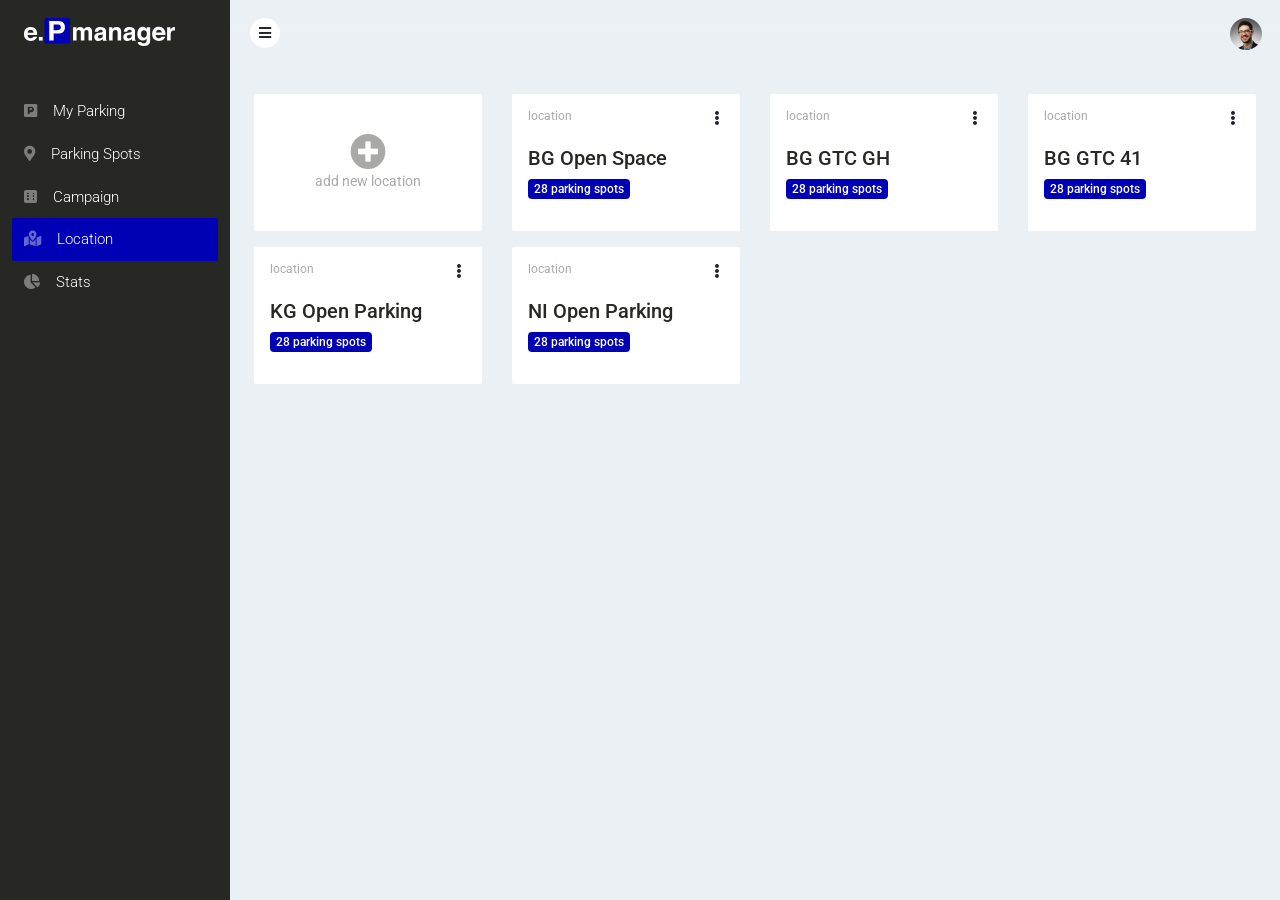
==== index.html @ 8e3fb4f6 "updates" ====
<!DOCTYPE html>

<head>
    <meta name="viewport" content="width=device-width, initial-scale=1.0, maximum-scale=1.0, user-scalable=no">
    <link rel="stylesheet" href="https://stackpath.bootstrapcdn.com/bootstrap/4.4.1/css/bootstrap.min.css"
        integrity="sha384-Vkoo8x4CGsO3+Hhxv8T/Q5PaXtkKtu6ug5TOeNV6gBiFeWPGFN9MuhOf23Q9Ifjh" crossorigin="anonymous">
    <!-- <link rel="stylesheet" type="text/css" href="assets/styles/bundle.css"> -->
    <link rel="stylesheet" type="text/css" href="assets/styles/global.css">
    <link rel="stylesheet" type="text/css" href="assets/styles/grid.css">
    <link rel="stylesheet" type="text/css" href="assets/styles/bs-modifier.css">
    <link rel="stylesheet" type="text/css" href="assets/styles/fonts.css">
    <link rel="stylesheet" type="text/css" href="assets/styles/input.css">
    <link rel="stylesheet" type="text/css" href="assets/styles/modal.css">
    <link rel="stylesheet" type="text/css" href="/assets/fonts/fa.css">
    <link rel="stylesheet" type="text/css" href="assets/styles/location-block.css">
    <script src="https://ajax.googleapis.com/ajax/libs/jquery/3.4.1/jquery.min.js"></script>
    <script src="https://maxcdn.bootstrapcdn.com/bootstrap/4.0.0/js/bootstrap.min.js"
        integrity="sha384-JZR6Spejh4U02d8jOt6vLEHfe/JQGiRRSQQxSfFWpi1MquVdAyjUar5+76PVCmYl"
        crossorigin="anonymous"></script>
</head>

<body>

    <!-- SCROLL TOP -->
    <a href="javascript:void(0)" id="go-top"><i class="fas fa-chevron-up"></i></a>


    <!------------------ MODALS START ------------------>

    <!-- ADD LOCATION START -->
    <div class="modal fade" id="addLocation" data-backdrop="static" tabindex="-1" role="dialog"
        aria-labelledby="addLocation" aria-hidden="true">
        <div class="modal-dialog modal-dialog-centered modal-lg" role="document">
            <div class="modal-content">
                <div class="modal-header border-0">
                    <div class="modal-title">Add New Location</div>
                    <button type="button" class="close" data-dismiss="modal" aria-label="Close">
                        <span aria-hidden="true" class="fas fa-times-circle"></span>
                    </button>
                </div>
                <div class="modal-body">
                    <div class="form-title mb-2">Location Name</div>
                    <div class="row">
                        <div class="col-12 col-sm-6 mb-5">
                            <label for="locationName">Enter Location Name</label>
                            <input type="text" name="locationName" />
                        </div>
                    </div>
                    <div class="form-title mb-2">Parking Spots</div>
                    <div class="row">
                        <div class="col-12">
                            <table class="pr-default-table mb-2">
                                <thead>
                                    <tr>
                                        <th>Parking Spot</th>
                                        <th>Status</th>
                                        <th>Action</th>
                                    </tr>
                                </thead>
                                <tbody>
                                    <!-- <tr>
                                        <td>
                                            Level 2 - 214
                                        </td>
                                        <td>
                                            <select>
                                                <option selected>Rotating</option>
                                                <option selected>Permanent</option>
                                            </select>
                                        </td>
                                        <td>
                                            <span class="badge badge-warning remove-entry">remove</span>
                                        </td>
                                    </tr>
                                    <tr>
                                        <td>
                                            Level 2 - 214
                                        </td>
                                        <td>
                                            <select>
                                                <option selected>Rotating</option>
                                                <option>Permanent</option>
                                            </select>
                                        </td>
                                        <td>
                                            <span class="badge badge-warning remove-entry">remove</span>
                                        </td>
                                    </tr>
                                    <tr>
                                        <td>
                                            Level 2 - 214
                                        </td>
                                        <td>
                                            <select>
                                                <option>Rotating</option>
                                                <option selected>Permanent</option>
                                            </select>
                                        </td>
                                        <td>
                                            <span class="badge badge-warning remove-entry">remove</span>
                                        </td>
                                    </tr>
                                    <tr>
                                        <td>
                                            Level 2 - 214
                                        </td>
                                        <td>
                                            <select>
                                                <option selected>Rotating</option>
                                                <option>Permanent</option>
                                            </select>
                                        </td>
                                        <td>
                                            <span class="badge badge-warning remove-entry">remove</span>
                                        </td>
                                    </tr>
                                    <tr>
                                        <td>
                                            Level 2 - 214
                                        </td>
                                        <td>
                                            <select>
                                                <option selected>Rotating</option>
                                                <option>Permanent</option>
                                            </select>
                                        </td>
                                        <td>
                                            <span class="badge badge-warning remove-entry">remove</span>
                                        </td>
                                    </tr> -->
                                </tbody>
                            </table>
                            <div class="row">
                                <div class="col-12 col-sm-6 mb-5">
                                    <label for="addSpot">Add New Parking Spot Number</label>
                                    <div class="d-flex justify-content-between">
                                        <input type="text" name="addSpot" />
                                        <button id="add-spot" class="btn btn-primary fas fa-plus ml-2"></button>
                                    </div>
                                </div>
                            </div>
                        </div>
                    </div>
                    <div class="form-title mb-2">Add Parking Scheme</div>
                    <div class="row">
                        <div class="col-12 col-sm-6 mb-2">
                            <div class="custom-file">
                                <input type="file" class="custom-file-input" id="customFile">
                                <label class="custom-file-label" for="customFile">Choose file</label>
                            </div>
                        </div>
                    </div>
                    <div class="row">
                        <div class="col-12 mb-5">
                            <div class="parking-sceheme-img">
                                <!-- <img src="assets/images/BGopenparking.jpg" alt="parking scheme" /> -->
                            </div>
                        </div>
                    </div>
                    <div class="mb-4">
                        <button class="btn btn-primary mr-3" disabled>Save</button>
                        <button class="btn btn-danger" data-dismiss="modal" aria-label="Close">Cancel</button>
                    </div>
                </div>
            </div>
        </div>
    </div>
    <!-- ADD LOCATION END -->

    <!-- EDIT LOCATION START -->
    <div class="modal fade" id="editLocation" data-backdrop="static" tabindex="-1" role="dialog"
        aria-labelledby="editLocation" aria-hidden="true">
        <div class="modal-dialog modal-dialog-centered modal-lg" role="document">
            <div class="modal-content">
                <div class="modal-header border-0">
                    <div class="modal-title">Edit Location</div>
                    <button type="button" class="close" data-dismiss="modal" aria-label="Close">
                        <span aria-hidden="true" class="fas fa-times-circle"></span>
                    </button>
                </div>
                <div class="modal-body">
                    <div class="form-title mb-2">Location Name</div>
                    <div class="row">
                        <div class="col-12 col-sm-6 mb-5">
                            <label for="locationName">Enter Location Name</label>
                            <input type="text" name="locationName" />
                        </div>
                    </div>
                    <div class="form-title mb-2">Parking Spots</div>
                    <div class="row">
                        <div class="col-12">
                            <table class="pr-default-table mb-2">
                                <thead>
                                    <tr>
                                        <th>Parking Spot</th>
                                        <th>Status</th>
                                        <th>Action</th>
                                    </tr>
                                </thead>
                                <tbody>
                                    <tr>
                                        <td>
                                            Level 2 - 214
                                        </td>
                                        <td>
                                            <select>
                                                <option selected>Rotating</option>
                                                <option selected>Permanent</option>
                                            </select>
                                        </td>
                                        <td>
                                            <span class="badge badge-warning remove-entry">remove</span>
                                        </td>
                                    </tr>
                                    <tr>
                                        <td>
                                            Level 2 - 214
                                        </td>
                                        <td>
                                            <select>
                                                <option selected>Rotating</option>
                                                <option>Permanent</option>
                                            </select>
                                        </td>
                                        <td>
                                            <span class="badge badge-warning remove-entry">remove</span>
                                        </td>
                                    </tr>
                                    <tr>
                                        <td>
                                            Level 2 - 214
                                        </td>
                                        <td>
                                            <select>
                                                <option>Rotating</option>
                                                <option selected>Permanent</option>
                                            </select>
                                        </td>
                                        <td>
                                            <span class="badge badge-warning remove-entry">remove</span>
                                        </td>
                                    </tr>
                                    <tr>
                                        <td>
                                            Level 2 - 214
                                        </td>
                                        <td>
                                            <select>
                                                <option selected>Rotating</option>
                                                <option>Permanent</option>
                                            </select>
                                        </td>
                                        <td>
                                            <span class="badge badge-warning remove-entry">remove</span>
                                        </td>
                                    </tr>
                                    <tr>
                                        <td>
                                            Level 2 - 214
                                        </td>
                                        <td>
                                            <select>
                                                <option selected>Rotating</option>
                                                <option>Permanent</option>
                                            </select>
                                        </td>
                                        <td>
                                            <span class="badge badge-warning remove-entry">remove</span>
                                        </td>
                                    </tr>
                                </tbody>
                            </table>
                            <div class="row">
                                <div class="col-12 col-sm-6 mb-5">
                                    <label for="addSpot">Add New Parking Spot Number</label>
                                    <div class="d-flex justify-content-between">
                                        <input type="text" name="addSpot" />
                                        <button id="add-spot" class="btn btn-primary fas fa-plus ml-2"></button>
                                    </div>
                                </div>
                            </div>
                        </div>
                    </div>
                    <div class="form-title mb-2">Add Parking Scheme</div>
                    <div class="row">
                        <div class="col-12 col-sm-6 mb-2">
                            <div class="custom-file">
                                <input type="file" class="custom-file-input" id="customFile">
                                <label class="custom-file-label" for="customFile">Choose file</label>
                            </div>
                        </div>
                    </div>
                    <div class="row">
                        <div class="col-12 mb-5">
                            <div class="parking-sceheme-img">
                                <img src="assets/images/BGopenparking.jpg" alt="parking scheme" />
                            </div>
                        </div>
                    </div>
                    <div class="mb-4">
                        <button class="btn btn-primary mr-3">Save</button>
                        <button class="btn btn-danger" data-dismiss="modal" aria-label="Close">Cancel</button>
                    </div>
                </div>
            </div>
        </div>
    </div>
    <!-- EDIT LOCATION END -->

    <!-- DELETE LOCATION START -->
    <div class="modal fade" id="deleteLocation" data-backdrop="static" tabindex="-1" role="dialog"
        aria-labelledby="deleteLocation" aria-hidden="true">
        <div class="modal-dialog modal-dialog-centered modal-md" role="document">
            <div class="modal-content">
                <div class="modal-body">
                    <div class=" mb-4">
                        <div class="form-title mb-2">Are you sure you want to delete <b>{location name}</b> parking location?
                        </div>
                        <small class="text-danger">These changes can not be undone.</small>
                    </div>
                    <div>
                        <button class="btn btn-danger mr-3">Delete</button>
                        <button class="btn btn-primary" data-dismiss="modal" aria-label="Close">Cancel</button>
                    </div>
                </div>
            </div>
        </div>
    </div>
    <!-- DELETE LOCATION END -->

    <!------------------ MODALS END ------------------>


    <div>
        <div class="pr-top-bar nav-down">
            <div class="pr-profile">
                <img src="assets/images/profile-1.jpg" alt="user name">
            </div>
        </div>

        <!-- LEFT  NAV -->
        <div class="pr-container-nav nav-responsive">
            <div class="pr-logo">
                <img src="assets/images/app-logo_w.svg" alt="e.parkingManager" />
            </div>
            <div class="pr-nav-button nav-down fas fa-bars"></div>
            <nav>
                <ul>
                    <li>
                        <a href="javascript:void(0)"><i class="fas fa-parking pr-3"></i>My Parking</a>
                    </li>
                    <li>
                        <a href="javascript:void(0)"><i class="fas fa-map-marker-alt pr-3"></i>Parking Spots</a>
                    </li>
                    <li>
                        <a href="javascript:void(0)"><i class="fas fa-dice-six pr-3"></i>Campaign</a>
                    </li>
                    <li>
                        <a href="javascript:void(0)" class="active"><i
                                class="fas fa-map-marked-alt pr-3"></i>Location</a>
                    </li>
                    <li>
                        <a href="javascript:void(0)"><i class="fas fa-chart-pie pr-3"></i>Stats</a>
                    </li>
                </ul>
            </nav>
        </div>

        <!-- CONTENT -->
        <div class="pr-wrapper-right">
            <div class="pr-container-content">
                <div class="row">
                    <!-- LOCATION BLOCK ADD -->
                    <div class="col-12 col-sm-6 col-lg-4 col-xl-3 pr-location-block">
                        <div class="pr-location-block-content add">
                            <a href="javascript:void(0)" data-toggle="modal" data-target="#addLocation"
                                class="d-flex justify-content-center align-items-center">
                                <div>
                                    <i class="fas fa-plus-circle"></i>
                                    <span class="d-block">add new location</span>
                                </div>
                            </a>
                        </div>
                    </div>
                    <!-- LOCATION BLOCK -->
                    <div class="col-12 col-sm-6 col-lg-4 col-xl-3 pr-location-block">
                        <div class="pr-location-block-content">
                            <a href="javascript:void(0)">
                                <p>location</p>
                                <h2>BG Open Space</h2>
                                <span class="badge badge-primary">28 parking spots</span>
                            </a>
                            <!-- BLOCK MENU -->
                            <div class="pr-block-menu fas fa-ellipsis-v">
                                <div class="menu-items">
                                    <div class="pointer"></div>
                                    <ul>
                                        <li>
                                            <a href="javascript:void(0)" class="menu-item" data-toggle="modal"
                                                data-target="#editLocation">edit location</a>
                                        </li>
                                        <li>
                                            <a href="javascript:void(0)" class="menu-item" data-toggle="modal"
                                                data-target="#deleteLocation">delete location</a>
                                        </li>
                                    </ul>
                                </div>
                            </div>
                        </div>

                    </div>
                    <!-- LOCATION BLOCK -->
                    <div class="col-12 col-sm-6 col-lg-4 col-xl-3 pr-location-block">
                        <div class="pr-location-block-content">
                            <a href="javascript:void(0)">
                                <p>location</p>
                                <h2>BG GTC GH</h2>
                                <span class="badge badge-primary">28 parking spots</span>
                            </a>
                            <!-- BLOCK -->
                            <div class="pr-block-menu fas fa-ellipsis-v">
                                <div class="menu-items">
                                    <div class="pointer"></div>
                                    <ul>
                                        <li>
                                            <a href="javascript:void(0)" class="menu-item" data-toggle="modal"
                                                data-target="#editLocation">edit location</a>
                                        </li>
                                        <li>
                                            <a href="javascript:void(0)" class="menu-item" data-toggle="modal"
                                                data-target="#deleteLocation">delete location</a>
                                        </li>
                                    </ul>
                                </div>
                            </div>
                        </div>
                    </div>
                    <!-- LOCATION BLOCK -->
                    <div class="col-12 col-sm-6 col-lg-4 col-xl-3 pr-location-block">
                        <div class="pr-location-block-content">
                            <a href="javascript:void(0)">
                                <p>location</p>
                                <h2>BG GTC 41</h2>
                                <span class="badge badge-primary">28 parking spots</span>
                            </a>
                            <!-- BLOCK -->
                            <div class="pr-block-menu fas fa-ellipsis-v">
                                <div class="menu-items">
                                    <div class="pointer"></div>
                                    <ul>
                                        <li>
                                            <a href="javascript:void(0)" class="menu-item" data-toggle="modal"
                                                data-target="#editLocation">edit location</a>
                                        </li>
                                        <li>
                                            <a href="javascript:void(0)" class="menu-item" data-toggle="modal"
                                                data-target="#deleteLocation">delete location</a>
                                        </li>
                                    </ul>
                                </div>
                            </div>
                        </div>

                    </div>
                    <!-- LOCATION BLOCK -->
                    <div class="col-12 col-sm-6 col-lg-4 col-xl-3 pr-location-block">
                        <div class="pr-location-block-content">
                            <a href="javascript:void(0)">
                                <p>location</p>
                                <h2>KG Open Parking</h2>
                                <span class="badge badge-primary">28 parking spots</span>
                            </a>
                            <!-- BLOCK -->
                            <div class="pr-block-menu fas fa-ellipsis-v">
                                <div class="menu-items">
                                    <div class="pointer"></div>
                                    <ul>
                                        <li>
                                            <a href="javascript:void(0)" class="menu-item" data-toggle="modal"
                                                data-target="#editLocation">edit location</a>
                                        </li>
                                        <li>
                                            <a href="javascript:void(0)" class="menu-item" data-toggle="modal"
                                                data-target="#deleteLocation">delete location</a>
                                        </li>
                                    </ul>
                                </div>
                            </div>
                        </div>

                    </div>
                    <!-- LOCATION BLOCK -->
                    <div class="col-12 col-sm-6 col-lg-4 col-xl-3 pr-location-block">
                        <div class="pr-location-block-content">
                            <a href="javascript:void(0)">
                                <p>location</p>
                                <h2>NI Open Parking</h2>
                                <span class="badge badge-primary">28 parking spots</span>
                            </a>
                            <!-- BLOCK -->
                            <div class="pr-block-menu fas fa-ellipsis-v">
                                <div class="menu-items">
                                    <div class="pointer"></div>
                                    <ul>
                                        <li>
                                            <a href="javascript:void(0)" class="menu-item" data-toggle="modal"
                                                data-target="#editLocation">edit location</a>
                                        </li>
                                        <li>
                                            <a href="javascript:void(0)" class="menu-item" data-toggle="modal"
                                                data-target="#deleteLocation">delete location</a>
                                        </li>
                                    </ul>
                                </div>
                            </div>
                        </div>

                    </div>

                </div>
            </div>
        </div>

    </div>

    <script src="assets/js/behavior.js"></script>
</body>

</html>
---- assets/styles/bundle.css ----
* {
  -webkit-box-sizing: border-box;
          box-sizing: border-box;
}
/*# sourceMappingURL=bundle.css.map */
---- assets/styles/global.css ----
* {
  -webkit-box-sizing: border-box;
          box-sizing: border-box;
}

*:focus {
  outline: none;
}

body {
  font-size: 14px;
  background: #ebf0f5;
  font-family: "Roboto", sans-serif;
}

.pr-block-menu {
  margin: 8px;
  width: 32px;
  height: 32px;
  border-radius: 50%;
  position: absolute;
  top: 0;
  right: 0;
  text-align: center;
  font-size: 14px;
  line-height: 14px;
  padding: 9px;
  -webkit-transition: all 0.15s linear;
  transition: all 0.15s linear;
}

.pr-block-menu:hover {
  background: rgba(39, 39, 36, 0.08);
}

.pr-block-menu .pointer {
  position: absolute;
  top: -7px;
  right: 24px;
  -webkit-transform: rotate(-45deg);
          transform: rotate(-45deg);
  width: 12px;
  height: 12px;
  border-top: 1px solid rgba(39, 39, 36, 0.1);
  border-right: 1px solid rgba(39, 39, 36, 0.1);
  z-index: 1;
  background: white;
}

.pr-block-menu .menu-items {
  display: none;
  position: absolute;
  top: 40px;
  right: -16px;
  width: 240px;
  background: white;
  border-radius: 3px;
  border: 1px solid rgba(39, 39, 36, 0.1);
  padding: 12px;
  -webkit-box-shadow: 0 2px 4px 0 rgba(39, 39, 36, 0.1);
          box-shadow: 0 2px 4px 0 rgba(39, 39, 36, 0.1);
  -webkit-transition: all 0.15s linear;
  transition: all 0.15s linear;
}

.pr-block-menu .menu-items ul {
  margin: 0;
  padding: 0;
}

.pr-block-menu .menu-items ul li {
  padding: 0;
  list-style: none;
}

.pr-block-menu .menu-items ul li a {
  display: block;
  border-radius: 2px;
  width: 100%;
  margin: 0;
  font-size: 14px;
  line-height: 14px;
  text-align: right;
  color: #272724;
  padding: 10px 12px;
  font-weight: 400;
  font-family: "Roboto", sans-serif;
  -webkit-transition: all 0.15s linear;
  transition: all 0.15s linear;
}

.pr-block-menu .menu-items ul li a:hover {
  background: #0000b4;
  color: white;
  font-weight: 500;
}

.remove-entry {
  cursor: pointer;
}

.pr-default-table tr {
  width: 100%;
}

.pr-default-table tr:hover {
  background: rgba(39, 39, 36, 0.05);
}

.pr-default-table tr th, .pr-default-table tr td {
  width: 50%;
  padding: 10px 6px;
  border-bottom: 1px solid rgba(39, 39, 36, 0.25);
}

.pr-default-table tr th th:last-of-type, .pr-default-table tr td th:last-of-type {
  text-align: right;
}

#go-top {
  display: none;
  position: fixed;
  bottom: 16px;
  right: 24px;
  z-index: 10;
  background: #272724;
  color: white;
  width: 48px;
  height: 48px;
  border-radius: 50%;
  line-height: 48px;
  text-align: center;
  -webkit-transition: all 0.15s linear;
  transition: all 0.15s linear;
  opacity: 0.4;
  cursor: pointer;
}

#go-top:hover {
  opacity: 1;
}
/*# sourceMappingURL=global.css.map */
---- assets/styles/grid.css ----
.pr-top-bar {
  position: fixed;
  display: block;
  background-image: -webkit-gradient(linear, left top, left bottom, color-stop(40%, #ebf0f5), to(transparent));
  background-image: linear-gradient(to bottom, #ebf0f5 40%, transparent);
  right: 0;
  top: 0;
  height: 58px;
  padding: 18px 18px 8px 24px;
  width: 100%;
  z-index: 1;
}

.pr-top-bar .pr-profile {
  display: block;
  width: 32px;
  height: 32px;
  background: #ccc;
  border-radius: 50%;
  float: right;
  overflow: hidden;
}

.pr-top-bar .pr-profile img {
  width: 32px;
  height: auto;
}

.nav-up {
  margin-top: -58px !important;
  -webkit-transition: all 0.15s linear;
  transition: all 0.15s linear;
}

.nav-down {
  -webkit-transition: all 0.15s linear;
  transition: all 0.15s linear;
}

.pr-container-nav {
  position: fixed;
  top: 0;
  left: 0;
  width: 230px;
  min-width: 230px;
  background: #272724;
  min-height: 100vh;
  z-index: 1;
  padding: 12px;
  -webkit-transition: all 0.15s linear;
  transition: all 0.15s linear;
}

.pr-container-nav .pr-logo {
  height: 48px;
  display: block;
  margin: 6px 12px 24px 12px;
}

.pr-container-nav .pr-logo img {
  height: 28px;
}

.pr-container-nav nav {
  display: block;
  overflow: auto;
  height: auto;
}

.pr-container-nav nav ul {
  padding: 0;
  margin: 0;
}

.pr-container-nav nav ul li {
  list-style-type: none;
}

.pr-container-nav nav ul li a {
  display: block;
  width: 100%;
  text-decoration: none;
  padding: 10px 12px;
  border-radius: 2px;
  -webkit-transition: all 0.15s linear;
  transition: all 0.15s linear;
  color: white;
  font-size: .95rem;
  font-weight: 300;
}

.pr-container-nav nav ul li a:hover {
  background: rgba(0, 0, 180, 0.5);
}

.pr-container-nav nav ul li a.active {
  color: white;
  background: #0000b4;
}

.pr-container-nav nav ul li a i {
  color: rgba(255, 255, 255, 0.4);
}

.pr-container-nav .pr-nav-button {
  position: absolute;
  right: 0px;
  top: 0px;
  margin-right: -50px;
  background: white;
  display: block;
  width: 30px;
  height: 30px;
  text-align: center;
  line-height: 30px;
  z-index: 100;
  border-radius: 50%;
  margin-top: 18px;
  cursor: pointer;
}

.pr-container-nav .pr-nav-button:hover {
  background: rgba(255, 255, 255, 0.5);
}

.pr-container-nav .nav-responsive {
  margin-left: 0;
}

.hide-menu {
  margin-left: -230px;
}

@media (max-width: 1199.98px) {
  .nav-responsive {
    margin-left: -230px;
  }
  .hide-menu {
    margin-left: 0;
  }
}

.pr-wrapper-right {
  width: 100%;
  padding-left: 230px;
  max-width: 1920px;
  min-height: 100vh;
  -webkit-transition: all 0.15s linear;
  transition: all 0.15s linear;
}

.pr-wrapper-right .pr-container-content {
  padding: 94px 24px 100px 24px;
}

@media (max-width: 1199.98px) {
  .pr-wrapper-right {
    padding-left: 0;
  }
}

.wrapper-right-expand {
  padding-left: 0;
}
/*# sourceMappingURL=grid.css.map */
---- assets/styles/bs-modifier.css ----
.badge {
  font-size: 12px;
  line-height: 12px;
  font-weight: 500;
  padding: 4px 6px;
}

.badge.badge-primary {
  background: #0000b4;
}

.modal-content {
  border-radius: 2px;
}

.modal-content .modal-header,
.modal-content .modal-body {
  padding: 24px !important;
}

.modal-content .modal-title {
  font-size: 22px !important;
  font-weight: 400 !important;
  color: black;
}

.modal-content .close {
  font-size: 24px;
}

.btn {
  min-width: 100px;
  font-size: 14px;
  line-height: 14px;
  padding: 9px 20px;
}

.btn-primary,
.btn-secondary,
.btn-warning,
.btn-success,
.btn-danger {
  background-color: white;
  color: #272724;
  border: 2px solid rgba(39, 39, 36, 0.6);
}

.btn-primary:hover, .btn-primary:focus {
  background-color: #0000b4;
  border-color: #0000b4;
}

.btn-primary:disabled {
  background-color: rgba(39, 39, 36, 0.4) !important;
  border-color: rgba(39, 39, 36, 0.02);
}

.btn-secondary:hover, .btn-secondary:focus {
  background-color: #272724;
  border-color: #272724;
}

.btn-warning:hover, .btn-warning:focus {
  background-color: #ffc107;
  border-color: #ffc107;
}

.btn-success:hover, .btn-success:focus {
  background-color: #1f9c26;
  border-color: #1f9c26;
}

.btn-danger:hover, .btn-danger:focus {
  background-color: #d8483e;
  border-color: #d8483e;
}
/*# sourceMappingURL=bs-modifier.css.map */
---- assets/styles/fonts.css ----
@import url("https://fonts.googleapis.com/css2?family=Roboto+Condensed:wght@400;700&family=Roboto:wght@300;400;500;700&display=swap");
/*# sourceMappingURL=fonts.css.map */
---- assets/styles/input.css ----
label {
  display: block;
  font-size: 12px;
  line-height: 12px;
  color: rgba(39, 39, 36, 0.6);
}

input[type=text],
input[type=password],
input[type=email] {
  display: block;
  width: 100%;
  font-size: 14px;
  line-height: 36px;
  border: 1px solid rgba(39, 39, 36, 0.2);
  height: 36px;
  padding: 0 8px;
  border-radius: 2px;
}

input[type=text]:focus,
input[type=password]:focus,
input[type=email]:focus {
  border: 1px solid #272724;
}

input[type=text]:disabled,
input[type=password]:disabled,
input[type=email]:disabled {
  background: rgba(39, 39, 36, 0.1);
}
/*# sourceMappingURL=input.css.map */
---- assets/styles/modal.css ----
.form-title {
  font-size: 16px;
}

.parking-spot {
  padding: 12px 0;
  border-bottom: 1px solid rgba(39, 39, 36, 0.25);
}

.parking-sceheme-img {
  border: 1px solid rgba(39, 39, 36, 0.2);
  overflow: hidden;
}

.parking-sceheme-img img {
  width: 100%;
  height: auto;
}
/*# sourceMappingURL=modal.css.map */
---- assets/styles/location-block.css ----
.pr-location-block {
  margin-bottom: 16px;
}

.pr-location-block .pr-location-block-content {
  position: relative;
  background: white;
  border-radius: 2px;
  padding: 16px 48px 32px 16px;
  height: 100%;
}

.pr-location-block .pr-location-block-content.add {
  padding: 0;
  text-align: center;
  padding: 24px 0;
}

.pr-location-block .pr-location-block-content.add a {
  color: rgba(39, 39, 36, 0.4);
}

.pr-location-block .pr-location-block-content.add a:hover {
  color: #272724;
}

.pr-location-block .pr-location-block-content.add i {
  font-size: 36px;
}

.pr-location-block .pr-location-block-content a {
  display: block;
  text-decoration: none;
  color: #272724;
  min-height: 100% !important;
  -webkit-transition: all 0.15s linear;
  transition: all 0.15s linear;
}

.pr-location-block .pr-location-block-content a:hover {
  color: rgba(39, 39, 36, 0.4);
}

.pr-location-block .pr-location-block-content p {
  display: block;
  color: rgba(39, 39, 36, 0.4);
  font-size: 12px;
  line-height: 12px;
  margin: 0;
}

.pr-location-block .pr-location-block-content h2 {
  font-size: 20px;
  margin: 24px 0 8px 0;
}
/*# sourceMappingURL=location-block.css.map */
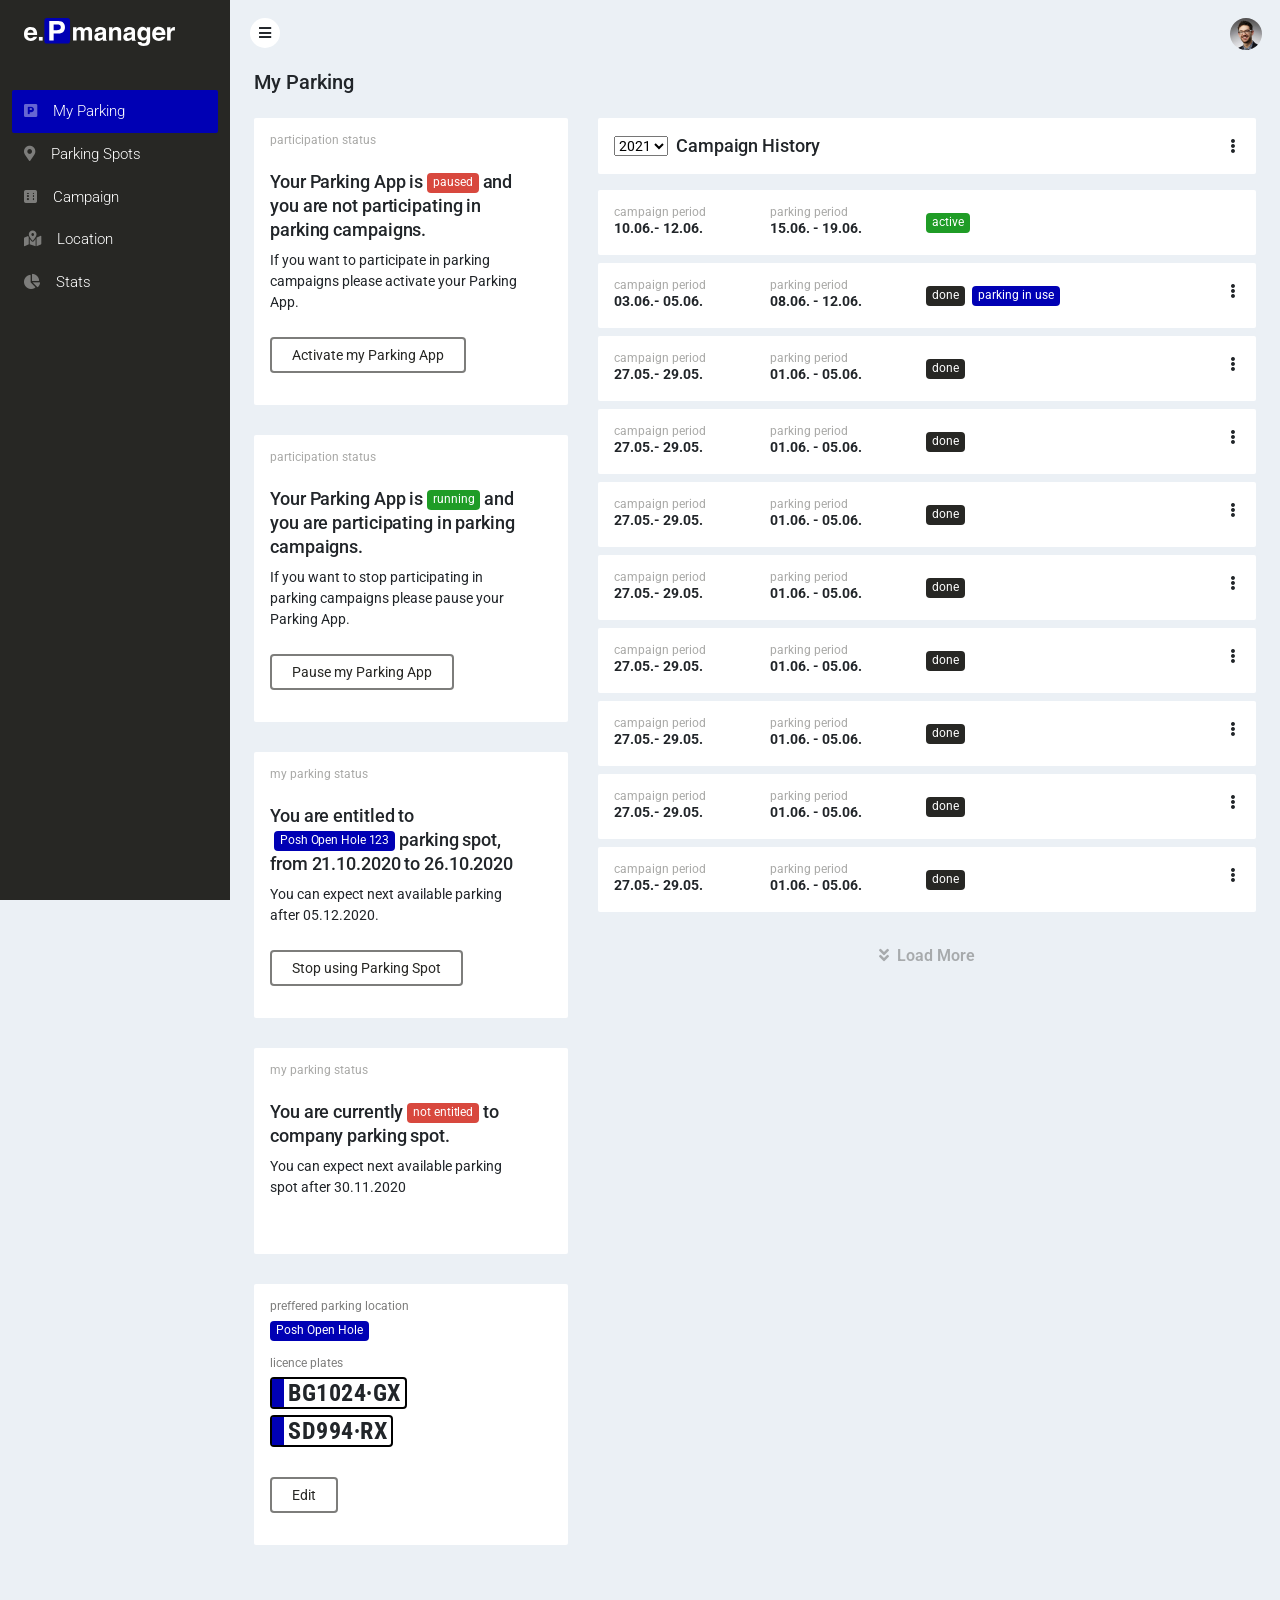
==== commit fae10cb3: "myParking" ====
--- a/index.html
+++ b/index.html
@@ -2,21 +2,21 @@
 
 <head>
     <meta name="viewport" content="width=device-width, initial-scale=1.0, maximum-scale=1.0, user-scalable=no">
-    <link rel="stylesheet" href="https://stackpath.bootstrapcdn.com/bootstrap/4.4.1/css/bootstrap.min.css"
-        integrity="sha384-Vkoo8x4CGsO3+Hhxv8T/Q5PaXtkKtu6ug5TOeNV6gBiFeWPGFN9MuhOf23Q9Ifjh" crossorigin="anonymous">
+    <link rel="stylesheet" href="https://stackpath.bootstrapcdn.com/bootstrap/4.4.1/css/bootstrap.min.css" integrity="sha384-Vkoo8x4CGsO3+Hhxv8T/Q5PaXtkKtu6ug5TOeNV6gBiFeWPGFN9MuhOf23Q9Ifjh" crossorigin="anonymous">
     <!-- <link rel="stylesheet" type="text/css" href="assets/styles/bundle.css"> -->
     <link rel="stylesheet" type="text/css" href="assets/styles/global.css">
+    <link rel="stylesheet" type="text/css" href="assets/fonts/fa.css">
     <link rel="stylesheet" type="text/css" href="assets/styles/grid.css">
     <link rel="stylesheet" type="text/css" href="assets/styles/bs-modifier.css">
     <link rel="stylesheet" type="text/css" href="assets/styles/fonts.css">
     <link rel="stylesheet" type="text/css" href="assets/styles/input.css">
-    <link rel="stylesheet" type="text/css" href="assets/styles/modal.css">
-    <link rel="stylesheet" type="text/css" href="/assets/fonts/fa.css">
-    <link rel="stylesheet" type="text/css" href="assets/styles/location-block.css">
+    <link rel="stylesheet" type="text/css" href="assets/styles/block.css">
+    <link rel="stylesheet" type="text/css" href="assets/styles/loader.css">
+    <link rel="stylesheet" type="text/css" href="assets/vendor/notiflix2/notiflix-2.1.3.css">
     <script src="https://ajax.googleapis.com/ajax/libs/jquery/3.4.1/jquery.min.js"></script>
-    <script src="https://maxcdn.bootstrapcdn.com/bootstrap/4.0.0/js/bootstrap.min.js"
-        integrity="sha384-JZR6Spejh4U02d8jOt6vLEHfe/JQGiRRSQQxSfFWpi1MquVdAyjUar5+76PVCmYl"
-        crossorigin="anonymous"></script>
+    <script src="https://maxcdn.bootstrapcdn.com/bootstrap/4.0.0/js/bootstrap.min.js" integrity="sha384-JZR6Spejh4U02d8jOt6vLEHfe/JQGiRRSQQxSfFWpi1MquVdAyjUar5+76PVCmYl" crossorigin="anonymous"></script>
+    <script src="assets/vendor/zoom-master/jquery.zoom.min.js"></script>
+    <script src="assets/vendor/notiflix2/notiflix-2.1.3.js"></script>
 </head>
 
 <body>
@@ -24,309 +24,673 @@
     <!-- SCROLL TOP -->
     <a href="javascript:void(0)" id="go-top"><i class="fas fa-chevron-up"></i></a>
 
+    <!-- LOADER -->
+    <div class="spinner-bg">
+        <div class="spinner"></div>
+    </div>
 
     <!------------------ MODALS START ------------------>
 
-    <!-- ADD LOCATION START -->
-    <div class="modal fade" id="addLocation" data-backdrop="static" tabindex="-1" role="dialog"
-        aria-labelledby="addLocation" aria-hidden="true">
-        <div class="modal-dialog modal-dialog-centered modal-lg" role="document">
+    <!-- USER PROFILE START -->
+    <div class="modal fade" id="userProfile" data-backdrop="static" tabindex="-1" role="dialog" aria-labelledby="userProfile" aria-hidden="true">
+        <div class="modal-dialog  modal-lg" role="document">
+            <div class="modal-content">
+                <div class="modal-header py-5 px-4 p-sm-5">
+                    <div class="d-flex justify-content-start align-items-center">
+                        <div class="user-img">
+                            <img src="assets/images/profile-1.jpg" alt="user name">
+                        </div>
+                        <div class="welcome-msg w-75 pl-3">Hi Name Last Name
+                        </div>
+                    </div>
+                </div>
+                <div class="modal-body p-4 p-sm-5">
+                    <!-- <div class="form-title mb-4">Please enter your profile data to be able to use the app</div> -->
+                    <div class="row mb-3">
+                        <div class="col-12 col-sm-6 mb-4 mb-sm-0">
+                            <label for="license-plate1">license plate 1</label>
+                            <input type="text" name="license-plate1" value="SD1024GX">
+                            <div class="error-msg">Required field!</div>
+                        </div>
+                        <div class="col-12 col-sm-6">
+                            <label for="license-plate2">license plate 2 (optional)</label>
+                            <input type="text" name="license-plate2" value="SD944RX">
+                            <div class="error-msg">Enter without white space!</div>
+                        </div>
+                    </div>
+                    <div class="row mb-5">
+                        <div class="col-12 col-sm-6 mb-3 mb-sm-0">
+                            <label for="preffered-location">preffered location</label>
+                            <select class="w-100" name="preffered location">
+                                <option>Belgrade - GTC GH</option>
+                                <option>Belgrade - GTC 41</option>
+                                <option selected>Belgrade - Posh Open Hole</option>
+                            </select>
+                        </div>
+                    </div>
+                    <button class="btn btn-primary mr-3" data-dismiss="modal" aria-label="Close">Save</button>
+                    <button class="btn btn-danger" data-dismiss="modal" aria-label="Close">cancel</button>
+                </div>
+            </div>
+        </div>
+    </div>
+    <!-- USER PROFILE END -->
+
+    <!-- SHOW MAP START -->
+    <div class="modal fade" id="locationLayout" tabindex="-1" role="dialog" aria-labelledby="locationLayout" aria-hidden="true">
+        <div class="modal-dialog  modal-lg" role="document">
             <div class="modal-content">
                 <div class="modal-header border-0">
-                    <div class="modal-title">Add New Location</div>
+                    <div class="modal-title">Posh Open Hole Layout</div>
                     <button type="button" class="close" data-dismiss="modal" aria-label="Close">
                         <span aria-hidden="true" class="fas fa-times-circle"></span>
                     </button>
                 </div>
                 <div class="modal-body">
-                    <div class="form-title mb-2">Location Name</div>
-                    <div class="row">
-                        <div class="col-12 col-sm-6 mb-5">
-                            <label for="locationName">Enter Location Name</label>
-                            <input type="text" name="locationName" />
-                        </div>
-                    </div>
-                    <div class="form-title mb-2">Parking Spots</div>
-                    <div class="row">
-                        <div class="col-12">
-                            <table class="pr-default-table mb-2">
-                                <thead>
-                                    <tr>
-                                        <th>Parking Spot</th>
-                                        <th>Status</th>
-                                        <th>Action</th>
-                                    </tr>
-                                </thead>
-                                <tbody>
-                                    <!-- <tr>
-                                        <td>
-                                            Level 2 - 214
-                                        </td>
-                                        <td>
-                                            <select>
-                                                <option selected>Rotating</option>
-                                                <option selected>Permanent</option>
-                                            </select>
-                                        </td>
-                                        <td>
-                                            <span class="badge badge-warning remove-entry">remove</span>
-                                        </td>
-                                    </tr>
-                                    <tr>
-                                        <td>
-                                            Level 2 - 214
-                                        </td>
-                                        <td>
-                                            <select>
-                                                <option selected>Rotating</option>
-                                                <option>Permanent</option>
-                                            </select>
-                                        </td>
-                                        <td>
-                                            <span class="badge badge-warning remove-entry">remove</span>
-                                        </td>
-                                    </tr>
-                                    <tr>
-                                        <td>
-                                            Level 2 - 214
-                                        </td>
-                                        <td>
-                                            <select>
-                                                <option>Rotating</option>
-                                                <option selected>Permanent</option>
-                                            </select>
-                                        </td>
-                                        <td>
-                                            <span class="badge badge-warning remove-entry">remove</span>
-                                        </td>
-                                    </tr>
-                                    <tr>
-                                        <td>
-                                            Level 2 - 214
-                                        </td>
-                                        <td>
-                                            <select>
-                                                <option selected>Rotating</option>
-                                                <option>Permanent</option>
-                                            </select>
-                                        </td>
-                                        <td>
-                                            <span class="badge badge-warning remove-entry">remove</span>
-                                        </td>
-                                    </tr>
-                                    <tr>
-                                        <td>
-                                            Level 2 - 214
-                                        </td>
-                                        <td>
-                                            <select>
-                                                <option selected>Rotating</option>
-                                                <option>Permanent</option>
-                                            </select>
-                                        </td>
-                                        <td>
-                                            <span class="badge badge-warning remove-entry">remove</span>
-                                        </td>
-                                    </tr> -->
-                                </tbody>
-                            </table>
-                            <div class="row">
-                                <div class="col-12 col-sm-6 mb-5">
-                                    <label for="addSpot">Add New Parking Spot Number</label>
-                                    <div class="d-flex justify-content-between">
-                                        <input type="text" name="addSpot" />
-                                        <button id="add-spot" class="btn btn-primary fas fa-plus ml-2"></button>
-                                    </div>
-                                </div>
-                            </div>
-                        </div>
-                    </div>
-                    <div class="form-title mb-2">Add Parking Scheme</div>
-                    <div class="row">
-                        <div class="col-12 col-sm-6 mb-2">
-                            <div class="custom-file">
-                                <input type="file" class="custom-file-input" id="customFile">
-                                <label class="custom-file-label" for="customFile">Choose file</label>
-                            </div>
-                        </div>
-                    </div>
                     <div class="row">
                         <div class="col-12 mb-5">
                             <div class="parking-sceheme-img">
-                                <!-- <img src="assets/images/BGopenparking.jpg" alt="parking scheme" /> -->
-                            </div>
-                        </div>
-                    </div>
-                    <div class="mb-4">
-                        <button class="btn btn-primary mr-3" disabled>Save</button>
-                        <button class="btn btn-danger" data-dismiss="modal" aria-label="Close">Cancel</button>
+                                <img src="assets/images/BGopenparking.jpg" alt="parking scheme" />
+                            </div>
+                        </div>
                     </div>
                 </div>
             </div>
         </div>
     </div>
-    <!-- ADD LOCATION END -->
-
-    <!-- EDIT LOCATION START -->
-    <div class="modal fade" id="editLocation" data-backdrop="static" tabindex="-1" role="dialog"
-        aria-labelledby="editLocation" aria-hidden="true">
-        <div class="modal-dialog modal-dialog-centered modal-lg" role="document">
+    <!-- SHOW MAP END -->
+
+    <!-- VIEW REPORT START -->
+    <div class="modal fade" id="viewReport" tabindex="-1" role="dialog" aria-labelledby="viewReport" aria-hidden="true">
+        <div class="modal-dialog modal-lg" role="document">
             <div class="modal-content">
                 <div class="modal-header border-0">
-                    <div class="modal-title">Edit Location</div>
+                    <div class="modal-title">Campaign Report</div>
                     <button type="button" class="close" data-dismiss="modal" aria-label="Close">
                         <span aria-hidden="true" class="fas fa-times-circle"></span>
                     </button>
                 </div>
                 <div class="modal-body">
-                    <div class="form-title mb-2">Location Name</div>
                     <div class="row">
-                        <div class="col-12 col-sm-6 mb-5">
-                            <label for="locationName">Enter Location Name</label>
-                            <input type="text" name="locationName" />
-                        </div>
-                    </div>
-                    <div class="form-title mb-2">Parking Spots</div>
+                        <div class="col-12 mb-4">
+                            <span class="badge badge-secondary">Campaign: 03.06.2021 - 05.06.2021</span>
+                            <span class="badge badge-secondary">Parking: 08.06.2021 - 12.06.2021</span>
+                        </div>
+                    </div>
+                    <div class="row">
+                        <div class="col-12 d-flex justify-content-between align-items-end mb-2">
+                            <div>
+                                <label for="pkLocation">select location</label>
+                                <select name="pkLocation">
+                                    <option value="1" selected>BG GTC Open Space</option>
+                                    <option value="2">BG GTC GH</option>
+                                    <option value="3">BG GTC 41</option>
+                                    <option value="4">KG Open Space</option>
+                                    <option value="5">NI Open Space</option>
+                                </select>
+                            </div>
+                            <div class="text-right">
+                                <a href="javascript:void(0)" class="badge badge-secondary p-2" id="view-location"><i class="fas fa-map-marker-alt"></i></a>
+                            </div>
+                        </div>
+                    </div>
                     <div class="row">
                         <div class="col-12">
-                            <table class="pr-default-table mb-2">
-                                <thead>
-                                    <tr>
-                                        <th>Parking Spot</th>
-                                        <th>Status</th>
-                                        <th>Action</th>
-                                    </tr>
-                                </thead>
-                                <tbody>
-                                    <tr>
-                                        <td>
-                                            Level 2 - 214
-                                        </td>
-                                        <td>
-                                            <select>
-                                                <option selected>Rotating</option>
-                                                <option selected>Permanent</option>
-                                            </select>
-                                        </td>
-                                        <td>
-                                            <span class="badge badge-warning remove-entry">remove</span>
-                                        </td>
-                                    </tr>
-                                    <tr>
-                                        <td>
-                                            Level 2 - 214
-                                        </td>
-                                        <td>
-                                            <select>
-                                                <option selected>Rotating</option>
-                                                <option>Permanent</option>
-                                            </select>
-                                        </td>
-                                        <td>
-                                            <span class="badge badge-warning remove-entry">remove</span>
-                                        </td>
-                                    </tr>
-                                    <tr>
-                                        <td>
-                                            Level 2 - 214
-                                        </td>
-                                        <td>
-                                            <select>
-                                                <option>Rotating</option>
-                                                <option selected>Permanent</option>
-                                            </select>
-                                        </td>
-                                        <td>
-                                            <span class="badge badge-warning remove-entry">remove</span>
-                                        </td>
-                                    </tr>
-                                    <tr>
-                                        <td>
-                                            Level 2 - 214
-                                        </td>
-                                        <td>
-                                            <select>
-                                                <option selected>Rotating</option>
-                                                <option>Permanent</option>
-                                            </select>
-                                        </td>
-                                        <td>
-                                            <span class="badge badge-warning remove-entry">remove</span>
-                                        </td>
-                                    </tr>
-                                    <tr>
-                                        <td>
-                                            Level 2 - 214
-                                        </td>
-                                        <td>
-                                            <select>
-                                                <option selected>Rotating</option>
-                                                <option>Permanent</option>
-                                            </select>
-                                        </td>
-                                        <td>
-                                            <span class="badge badge-warning remove-entry">remove</span>
-                                        </td>
-                                    </tr>
-                                </tbody>
-                            </table>
-                            <div class="row">
-                                <div class="col-12 col-sm-6 mb-5">
-                                    <label for="addSpot">Add New Parking Spot Number</label>
-                                    <div class="d-flex justify-content-between">
-                                        <input type="text" name="addSpot" />
-                                        <button id="add-spot" class="btn btn-primary fas fa-plus ml-2"></button>
-                                    </div>
-                                </div>
-                            </div>
-                        </div>
-                    </div>
-                    <div class="form-title mb-2">Add Parking Scheme</div>
+                            <div class="parking-sceheme-img" style="display: none;">
+                                <img src="assets/images/BGopenparking.jpg" alt="parking scheme">
+                            </div>
+                        </div>
+                    </div>
                     <div class="row">
-                        <div class="col-12 col-sm-6 mb-2">
-                            <div class="custom-file">
-                                <input type="file" class="custom-file-input" id="customFile">
-                                <label class="custom-file-label" for="customFile">Choose file</label>
-                            </div>
-                        </div>
-                    </div>
-                    <div class="row">
-                        <div class="col-12 mb-5">
-                            <div class="parking-sceheme-img">
-                                <img src="assets/images/BGopenparking.jpg" alt="parking scheme" />
-                            </div>
-                        </div>
-                    </div>
-                    <div class="mb-4">
-                        <button class="btn btn-primary mr-3">Save</button>
-                        <button class="btn btn-danger" data-dismiss="modal" aria-label="Close">Cancel</button>
+                        <div class="col-12">
+
+
+                            <div id="bg-gtc-open">
+                                <div class="mt-3 mb-1">
+                                    <span class="badge badge-primary mr-1 mb-1">4 total</span>
+                                    <span class="badge badge-success mr-1 mb-1">4 confirmed</span>
+                                    <span class="badge badge-danger mr-1 mb-1">1 free</span>
+                                </div>
+                                <div class="row">
+                                    <!-- REPORT PARKING SPOT -->
+                                    <div class="col-12 pr-block mb-2">
+                                        <div class="pr-block-content border px-3 py-2 cursor-pointer js_history">
+                                            <div class="active-user">
+                                                <div class="row align-items-top align-items-lg-center">
+                                                    <div class="col-6 col-lg-2 mb-1 mb-lg-0">
+                                                        <div class="small">parking spot</div>
+                                                        <div class="badge badge-primary">level 2 - 122</div>
+                                                    </div>
+                                                    <div class="col-6 col-lg-4 mb-1 mb-lg-0">
+                                                        <div class="small">user</div>
+                                                        <div class="text-truncate">Milos Dragic</div>
+                                                    </div>
+                                                    <div class="col-6 col-lg-2 mb-1 mb-lg-0">
+                                                        <div class="small">status</div>
+                                                        <div class="badge badge-success">confirmed</div>
+                                                    </div>
+                                                    <div class="col-6 col-lg-3 mb-1 mb-lg-0">
+                                                        <div class="small">period</div>
+                                                        <div>08.06 - 12.06.</div>
+                                                    </div>
+                                                    <div class="col-12 col-lg-1 mt-1 mt-lg-0 text-center text-lg-right">
+                                                        <a href="#" class="p-3 fas fa-chevron-down d-inline-block js_toggleButton"></a>
+                                                    </div>
+                                                </div>
+                                            </div>
+                                            <div class="table-scroll spot-history">
+                                                <table class="pr-default-table">
+                                                    <thead>
+                                                        <tr>
+                                                            <th>user</th>
+                                                            <th>status</th>
+                                                            <th>period</th>
+                                                        </tr>
+                                                    </thead>
+                                                    <tbody>
+                                                        <tr>
+                                                            <td>
+                                                                <div class="text-truncate">Jovana Trubic</div>
+                                                            </td>
+                                                            <td>
+                                                                <span class="badge badge-warning">unconfirmed</span>
+                                                            </td>
+                                                            <td></td>
+                                                        </tr>
+                                                    </tbody>
+                                                </table>
+                                            </div>
+                                        </div>
+                                    </div>
+                                    <!-- REPORT PARKING SPOT -->
+                                    <div class="col-12 pr-block mb-2">
+                                        <div class="pr-block-content border px-3 py-2 cursor-pointer js_history">
+                                            <div class="active-user">
+                                                <div class="row align-items-top align-items-lg-center">
+                                                    <div class="col-6 col-lg-2 mb-1 mb-lg-0">
+                                                        <div class="small">parking spot</div>
+                                                        <div class="badge badge-primary">level 2 - 123</div>
+                                                    </div>
+                                                    <div class="col-6 col-lg-4 mb-1 mb-lg-0">
+                                                        <div class="small">user</div>
+                                                        <div class="text-truncate">Jovan Markovic</div>
+                                                    </div>
+                                                    <div class="col-6 col-lg-2 mb-1 mb-lg-0">
+                                                        <div class="small">status</div>
+                                                        <div class="badge badge-success">confirmed</div>
+                                                    </div>
+                                                    <div class="col-6 col-lg-3 mb-1 mb-lg-0">
+                                                        <div class="small">period</div>
+                                                        <div>10.06 - 12.06.</div>
+                                                    </div>
+                                                    <div class="col-12 col-lg-1 mt-1 mt-lg-0 text-center text-lg-right">
+                                                        <a href="#" class="p-3 fas fa-chevron-down d-inline-block js_toggleButton"></a>
+                                                    </div>
+                                                </div>
+                                            </div>
+
+                                            <div class="table-scroll spot-history">
+                                                <table class="pr-default-table">
+                                                    <thead>
+                                                        <tr>
+                                                            <th>user</th>
+                                                            <th>status</th>
+                                                            <th>period</th>
+                                                        </tr>
+                                                    </thead>
+                                                    <tbody>
+                                                        <tr>
+                                                            <td>
+                                                                <div class="text-truncate">Dragan Jovanovic</div>
+                                                            </td>
+                                                            <td>
+                                                                <span class="badge badge-secondary">canceled</span>
+                                                            </td>
+                                                            <td>
+                                                                09.06.
+                                                            </td>
+                                                        </tr>
+                                                        <tr>
+                                                            <td>
+                                                                <div class="text-truncate">Dragan Jovanovic</div>
+                                                            </td>
+                                                            <td>
+                                                                <span class="badge badge-success">confirmed</span>
+                                                            </td>
+                                                            <td>
+                                                                08.06. - 12.06.
+                                                            </td>
+                                                        </tr>
+                                                        <tr>
+                                                            <td>
+                                                                <div class="text-truncate">Bogdan Peric</div>
+                                                                <div class="small text-truncate">BG118TG</div>
+                                                            </td>
+                                                            <td>
+                                                                <span class="badge badge-warning ">unconfirmed</span>
+                                                            </td>
+                                                            <td>
+                                                                08.06. - 12.06.
+                                                            </td>
+                                                        </tr>
+                                                    </tbody>
+                                                </table>
+                                            </div>
+                                        </div>
+                                    </div>
+
+                                    <!-- REPORT PARKING SPOT -->
+                                    <div class="col-12 pr-block mb-2">
+                                        <div class="pr-block-content border px-3 py-2 cursor-pointer js_history">
+                                            <div class="active-user">
+                                                <div class="row align-items-top align-items-lg-center">
+                                                    <div class="col-6 col-lg-2 mb-1 mb-lg-0">
+                                                        <div class="small">parking spot</div>
+                                                        <div class="badge badge-primary">level 2 - 124</div>
+                                                    </div>
+                                                    <div class="col-6 col-lg-4 mb-1 mb-lg-0">
+                                                        <div class="small">user</div>
+                                                        <div class="text-truncate">Zeljko Varagic</div>
+                                                    </div>
+                                                    <div class="col-6 col-lg-2 mb-1 mb-lg-0">
+                                                        <div class="small">status</div>
+                                                        <div class="badge badge-success">confirmed</div>
+                                                    </div>
+                                                    <div class="col-6 col-lg-3 mb-1 mb-lg-0">
+                                                        <div class="small">period</div>
+                                                        <div>08.06 - 12.06.</div>
+                                                    </div>
+                                                    <div class="col-12 col-lg-1 mt-1 mt-lg-0 text-center text-lg-right">
+                                                        <a href="#" class="p-3 fas fa-chevron-down d-inline-block js_toggleButton"></a>
+                                                    </div>
+                                                </div>
+                                            </div>
+
+                                            <div class="table-scroll spot-history">
+                                                <table class="pr-default-table">
+                                                    <thead>
+                                                        <tr>
+                                                            <th>user</th>
+                                                            <th>status</th>
+                                                            <th>period</th>
+                                                        </tr>
+                                                    </thead>
+                                                    <tbody>
+                                                        <tr>
+                                                            <td>
+                                                                <div class="text-truncate">Dragan Jovanovic</div>
+                                                            </td>
+                                                            <td>
+                                                                <span class="badge badge-secondary">canceled</span>
+                                                            </td>
+                                                            <td>
+                                                                09.06.
+                                                            </td>
+                                                        </tr>
+                                                        <tr>
+                                                            <td>
+                                                                <div class="text-truncate">Dragan Jovanovic</div>
+                                                                <div class="small text-truncate">BG1024GX, BG2144UA
+                                                                </div>
+                                                            </td>
+                                                            <td>
+                                                                <span class="badge badge-success">confirmed</span>
+                                                            </td>
+                                                            <td>
+                                                                08.06. - 12.06.
+                                                            </td>
+                                                        </tr>
+                                                        <tr>
+                                                            <td>
+                                                                <div class="text-truncate">Bogdan Peric</div>
+                                                            </td>
+                                                            <td>
+                                                                <span class="badge badge-warning ">unconfirmed</span>
+                                                            </td>
+                                                            <td>
+                                                                08.06. - 12.06.
+                                                            </td>
+                                                        </tr>
+                                                    </tbody>
+                                                </table>
+                                            </div>
+                                        </div>
+                                    </div>
+
+                                    <!-- REPORT PARKING SPOT -->
+                                    <div class="col-12 pr-block mb-2">
+                                        <div class="pr-block-content border px-3 py-2 cursor-pointer js_history">
+                                            <div class="active-user">
+                                                <div class="row align-items-top align-items-lg-center">
+                                                    <div class="col-6 col-lg-2 mb-1 mb-lg-0">
+                                                        <div class="small">parking spot</div>
+                                                        <div class="badge badge-primary">level 2 - 125</div>
+                                                    </div>
+                                                    <div class="col-6 col-lg-4 mb-1 mb-lg-0">
+                                                        <div class="small">user</div>
+                                                        <div class="text-truncate">Miroslava Ilic</div>
+                                                    </div>
+                                                    <div class="col-6 col-lg-2 mb-1 mb-lg-0">
+                                                        <div class="small">status</div>
+                                                        <div class="badge badge-success">confirmed</div>
+                                                    </div>
+                                                    <div class="col-6 col-lg-3 mb-1 mb-lg-0">
+                                                        <div class="small">period</div>
+                                                        <div>08.06 - 12.06.</div>
+                                                    </div>
+                                                    <div class="col-12 col-lg-1 mt-1 mt-lg-0 text-center text-lg-right">
+                                                        <a href="#" class="p-3 fas fa-chevron-down d-inline-block js_toggleButton"></a>
+                                                    </div>
+                                                </div>
+                                            </div>
+
+                                            <div class="table-scroll spot-history">
+                                                <table class="pr-default-table">
+                                                    <thead>
+                                                        <tr>
+                                                            <th>user</th>
+                                                            <th>status</th>
+                                                            <th>period</th>
+                                                        </tr>
+                                                    </thead>
+                                                    <tbody>
+                                                        <tr>
+                                                            <td>
+                                                                <div class="text-truncate">Dragan Jovanovic</div>
+                                                                <div class="small text-truncate">BG1024GX, BG2144UA
+                                                                </div>
+                                                            </td>
+                                                            <td>
+                                                                <span class="badge badge-secondary">canceled</span>
+                                                            </td>
+                                                            <td>
+                                                                09.06.
+                                                            </td>
+                                                        </tr>
+                                                        <tr>
+                                                            <td>
+                                                                <div class="text-truncate">Dragan Jovanovic</div>
+                                                                <div class="small text-truncate">BG1024GX, BG2144UA
+                                                                </div>
+                                                            </td>
+                                                            <td>
+                                                                <span class="badge badge-success">confirmed</span>
+                                                            </td>
+                                                            <td>
+                                                                08.06. - 12.06.
+                                                            </td>
+                                                        </tr>
+                                                        <tr>
+                                                            <td>
+                                                                <div class="text-truncate">Bogdan Peric</div>
+                                                                <div class="small text-truncate">BG118TG</div>
+                                                            </td>
+                                                            <td>
+                                                                <span class="badge badge-warning ">unconfirmed</span>
+                                                            </td>
+                                                            <td>
+                                                                08.06. - 12.06.
+                                                            </td>
+                                                        </tr>
+                                                    </tbody>
+                                                </table>
+                                            </div>
+                                        </div>
+                                    </div>
+
+                                    <!-- REPORT PARKING SPOT -->
+                                    <div class="col-12 pr-block mb-2">
+                                        <div class="pr-block-content border px-3 py-2">
+                                            <div class="active-user">
+                                                <div class="row align-items-top align-items-lg-center">
+                                                    <div class="col-6 col-lg-2 mb-1 mb-lg-0">
+                                                        <div class="small">parking spot</div>
+                                                        <div class="badge badge-primary">level 2 - 126</div>
+                                                    </div>
+                                                    <div class="col-6 col-lg-4 mb-1 mb-lg-0">
+                                                        <div class="small">user</div>
+                                                        <div class="text-truncate">-</div>
+                                                    </div>
+                                                    <div class="col-6 col-lg-2 mb-1 mb-lg-0">
+                                                        <div class="small">status</div>
+                                                        <div class="badge badge-danger">free</div>
+                                                    </div>
+                                                    <div class="col-6 col-lg-3 mb-1 mb-lg-0">
+                                                        <div class="small">period</div>
+                                                        <div>08.06 - 12.06.</div>
+                                                    </div>
+                                                    <div class="col-12 col-lg-1 mt-1 mt-lg-0 text-center text-lg-right">
+                                                        <a href="#" class="p-3 fas fa-chevron-down d-inline-block js_toggleButton" style="visibility: hidden;"></a>
+                                                    </div>
+                                                </div>
+                                            </div>
+
+                                            <!-- <div class="table-scroll spot-history">
+                                                <table class="pr-default-table">
+                                                    <thead>
+                                                        <tr>
+                                                            <th>user</th>
+                                                            <th>status</th>
+                                                            <th>period</th>
+                                                        </tr>
+                                                    </thead>
+                                                    <tbody>
+                                                        <tr>
+                                                            <td>
+                                                                <div class="text-truncate">Dragan Jovanovic</div>
+                                                                <div class="small text-truncate">BG1024GX, BG2144UA</div>
+                                                            </td>
+                                                            <td>
+                                                                <span class="badge badge-secondary">canceled</span>
+                                                            </td>
+                                                            <td>
+                                                                09.06.
+                                                            </td>
+                                                        </tr>
+                                                        <tr>
+                                                            <td>
+                                                                <div class="text-truncate">-</div>
+                                                            </td>
+                                                            <td>
+                                                                <span class="badge badge-success">confirmed</span>
+                                                            </td>
+                                                            <td>
+                                                                08.06. - 12.06.
+                                                            </td>
+                                                        </tr>
+                                                        <tr>
+                                                            <td>
+                                                                <div class="text-truncate">Bogdan Peric</div>
+                                                                <div class="small text-truncate">BG118TG</div>
+                                                            </td>
+                                                            <td>
+                                                                <span class="badge badge-warning ">unconfirmed</span>
+                                                            </td>
+                                                            <td>
+                                                                08.06. - 12.06.
+                                                            </td>
+                                                        </tr>
+                                                    </tbody>
+                                                </table>
+                                            </div> -->
+                                        </div>
+                                    </div>
+
+                                </div>
+                            </div>
+
+                            <div id="bg-gtc-gh" style="display: none;">
+                                GTC GH DATA
+                            </div>
+
+                            <div id="bg-gtc-41" style="display: none;">
+                                GTC 41 DATA
+                            </div>
+
+                            <div id="kg-open" style="display: none;">
+                                KG DATA
+
+                            </div>
+
+                            <div id="ni-open" style="display: none;">
+                                NI DATA
+                            </div>
+
+
+                        </div>
+                    </div>
+
+
+                    <div class="mt-5 mb-3">
+                        <button class="btn btn-primary mr-3">Export as PDF</button>
+                        <button class="btn btn-danger" data-dismiss="modal" aria-label="Close">Close</button>
                     </div>
                 </div>
             </div>
         </div>
     </div>
-    <!-- EDIT LOCATION END -->
-
-    <!-- DELETE LOCATION START -->
-    <div class="modal fade" id="deleteLocation" data-backdrop="static" tabindex="-1" role="dialog"
-        aria-labelledby="deleteLocation" aria-hidden="true">
+    <!-- VIEW REPORT END -->
+
+    <!-- CANCEL SPOT START -->
+    <div class="modal fade" id="cancelSpot" data-backdrop="static" tabindex="-1" role="dialog" aria-labelledby="deleteLocation" aria-hidden="true">
         <div class="modal-dialog modal-dialog-centered modal-md" role="document">
             <div class="modal-content">
+                <div class="modal-header">
+                    <div>
+                        <div class="modal-title my-4">Are you sure you want to Stop using<span class="mx-1">Posh Open Hole 123</span>parking spot?
+                        </div>
+                    </div>
+                </div>
                 <div class="modal-body">
-                    <div class=" mb-4">
-                        <div class="form-title mb-2">Are you sure you want to delete <b>{location name}</b> parking location?
-                        </div>
-                        <small class="text-danger">These changes can not be undone.</small>
-                    </div>
-                    <div>
-                        <button class="btn btn-danger mr-3">Delete</button>
+                    <p>This action can not be undone!</p>
+                    <div class="my-3">
+                        <button class="btn btn-danger mr-3">Stop using</button>
                         <button class="btn btn-primary" data-dismiss="modal" aria-label="Close">Cancel</button>
                     </div>
                 </div>
             </div>
         </div>
     </div>
-    <!-- DELETE LOCATION END -->
+    <!-- CANCEL SPOT END -->
+
+    <!-- CANCEL CAMPAIGN START -->
+    <!-- <div class="modal fade" id="cancelCampaign" data-backdrop="static" tabindex="-1" role="dialog"
+        aria-labelledby="cancelCampaign" aria-hidden="true">
+        <div class="modal-dialog modal-dialog-centered modal-md" role="document">
+            <div class="modal-content">
+                <div class="modal-header">
+                    <div>
+                        <div class="modal-title my-4">Are you sure you want to Abort ongoing Campaign?
+                        </div>
+                    </div>
+                </div>
+                <div class="modal-body">
+                    <div class="my-3">
+                        <button class="btn btn-danger mr-3">Yes, Abort</button>
+                        <button class="btn btn-primary" data-dismiss="modal" aria-label="Close">Cancel</button>
+                    </div>
+                </div>
+            </div>
+        </div>
+    </div> -->
+    <!-- CANCEL CAMPAIGN END -->
+
+    <!-- APP RESTART START -->
+    <!-- <div class="modal fade" id="appRestart" data-backdrop="static" tabindex="-1" role="dialog"
+        aria-labelledby="userProfile" aria-hidden="true">
+        <div class="modal-dialog  modal-lg" role="document">
+            <div class="modal-content">
+                <div class="modal-header py-5 px-4 p-sm-5 bg-danger">
+                    <div class="d-flex justify-content-start align-items-center">
+                        <div class="welcome-msg">Unfortunately camapign scheduled for the period 19.06.2020 - 22.06.2020 failed since Parking App was down in the period 22.06.2020, 08:14h - 22.06.2020, 14:35h.
+                        </div>
+                    </div>
+                </div>
+                <div class="modal-body p-4 p-sm-5">
+                    <p>Next campaign is scheduled to run from Wednesday 23.6.2020, 10:00h until Friday 26.6.2020, 10:00h</p>
+                    <div class="form-title mb-4">Please confirm your settings</div>
+                    <div class="row">
+                        <div class="col-7">
+                            <label for="campaign-start">campaign start day</label>
+                            <select name="campaign-start" class="w-100">
+                                <option selected="">Select day</option>
+                                <option>Monday</option>
+                                <option>Tuesday</option>
+                                <option selected>Wednesday</option>
+                                <option>Thursday</option>
+                                <option>Friday</option>
+                            </select>
+                        </div>
+                        <div class="col-5">
+                            <label for="campaign-start-time">start time</label>
+                            <select class="w-100" name="campaign-start-time">
+                                <option>07:00</option>
+                                <option>08:00</option>
+                                <option>09:00</option>
+                                <option selected="">10:00</option>
+                                <option>11:00</option>
+                                <option>12:00</option>
+                                <option>13:00</option>
+                                <option>14:00</option>
+                                <option>15:00</option>
+                                <option>16:00</option>
+                                <option>17:00</option>
+                            </select>
+                            <div class="error-msg">error msg!</div>
+                        </div>
+                    </div>
+                    <div class="row mb-5">
+                        <div class="col-7">
+                            <label for="campaign-start">campaign end day</label>
+                            <select name="campaign-start" class="w-100">
+                                <option selected="">Select day</option>
+                                <option>Monday</option>
+                                <option>Tuesday</option>
+                                <option>Wednesday</option>
+                                <option>Thursday</option>
+                                <option selected>Friday</option>
+                            </select>
+                        </div>
+                    </div>
+                    <button class="btn btn-primary" data-dismiss="modal" aria-label="Close">Save and Continue</button>
+                </div>
+            </div>
+        </div>
+    </div> -->
+    <!-- APP RESTART END -->
+
+    <!-- MANUAL CAMPAIGN START -->
+    <!-- <div class="modal fade" id="runManually" data-backdrop="static" tabindex="-1" role="dialog"
+        aria-labelledby="runManually" aria-hidden="true">
+        <div class="modal-dialog modal-lg" role="document">
+            <div class="modal-content">
+                <div class="modal-header py-4 px-4 p-sm-5">
+                    <div class="welcome-msg w-75">Start campaign manually</div>
+                </div>
+                <div class="modal-body p-4 p-sm-5">
+                    <div class="form-title mb-4">Select Parking Period</div>
+                    <div class="row mb-4">
+                        <div class="col-12 col-sm-6">
+                            <label for="license-plate1">from</label>
+                            <input type="text" name="license-plate1">
+                            <div class="error-msg">Required field!</div>
+                        </div>
+                        <div class="col-12 col-sm-6">
+                            <label for="license-plate2">to</label>
+                            <input type="text" name="license-plate2">
+                            <div class="error-msg">Enter without white space!</div>
+                        </div>
+                        <div class="col-12">
+                            <p><b>PLEASE NOTE: </b>When campaign is started manually users will instantly get assigned with parking spots for the selected parking period, according to user priority and will be notified per email of this action.</p>
+                        </div>
+                    </div>
+                    <button class="btn btn-primary mr-3" data-dismiss="modal" aria-label="Close">Continue</button>
+                    <button class="btn btn-danger" data-dismiss="modal" aria-label="Close">Cancel</button>
+                </div>
+            </div>
+        </div>
+    </div> -->
+    <!-- MANUAL CAMPAIGN END -->
 
     <!------------------ MODALS END ------------------>
 
@@ -347,20 +711,19 @@
             <nav>
                 <ul>
                     <li>
-                        <a href="javascript:void(0)"><i class="fas fa-parking pr-3"></i>My Parking</a>
+                        <a href="index.html" class="active"><i class="fas fa-parking pr-3"></i>My Parking</a>
                     </li>
                     <li>
-                        <a href="javascript:void(0)"><i class="fas fa-map-marker-alt pr-3"></i>Parking Spots</a>
+                        <a href="spots.html"><i class="fas fa-map-marker-alt pr-3"></i>Parking Spots</a>
                     </li>
                     <li>
-                        <a href="javascript:void(0)"><i class="fas fa-dice-six pr-3"></i>Campaign</a>
+                        <a href="campaign.html"><i class="fas fa-dice-six pr-3"></i>Campaign</a>
                     </li>
                     <li>
-                        <a href="javascript:void(0)" class="active"><i
-                                class="fas fa-map-marked-alt pr-3"></i>Location</a>
+                        <a href="location.html"><i class="fas fa-map-marked-alt pr-3"></i>Location</a>
                     </li>
                     <li>
-                        <a href="javascript:void(0)"><i class="fas fa-chart-pie pr-3"></i>Stats</a>
+                        <a href="stats.html"><i class="fas fa-chart-pie pr-3"></i>Stats</a>
                     </li>
                 </ul>
             </nav>
@@ -369,154 +732,864 @@
         <!-- CONTENT -->
         <div class="pr-wrapper-right">
             <div class="pr-container-content">
+                <div class="d-flex justify-content-between align-items-center">
+                    <h5 class="pb-3">My Parking</h5>
+                </div>
                 <div class="row">
-                    <!-- LOCATION BLOCK ADD -->
-                    <div class="col-12 col-sm-6 col-lg-4 col-xl-3 pr-location-block">
-                        <div class="pr-location-block-content add">
-                            <a href="javascript:void(0)" data-toggle="modal" data-target="#addLocation"
-                                class="d-flex justify-content-center align-items-center">
-                                <div>
-                                    <i class="fas fa-plus-circle"></i>
-                                    <span class="d-block">add new location</span>
-                                </div>
-                            </a>
-                        </div>
-                    </div>
-                    <!-- LOCATION BLOCK -->
-                    <div class="col-12 col-sm-6 col-lg-4 col-xl-3 pr-location-block">
-                        <div class="pr-location-block-content">
-                            <a href="javascript:void(0)">
-                                <p>location</p>
-                                <h2>BG Open Space</h2>
-                                <span class="badge badge-primary">28 parking spots</span>
-                            </a>
-                            <!-- BLOCK MENU -->
-                            <div class="pr-block-menu fas fa-ellipsis-v">
-                                <div class="menu-items">
-                                    <div class="pointer"></div>
-                                    <ul>
-                                        <li>
-                                            <a href="javascript:void(0)" class="menu-item" data-toggle="modal"
-                                                data-target="#editLocation">edit location</a>
-                                        </li>
-                                        <li>
-                                            <a href="javascript:void(0)" class="menu-item" data-toggle="modal"
-                                                data-target="#deleteLocation">delete location</a>
-                                        </li>
-                                    </ul>
-                                </div>
-                            </div>
-                        </div>
-
-                    </div>
-                    <!-- LOCATION BLOCK -->
-                    <div class="col-12 col-sm-6 col-lg-4 col-xl-3 pr-location-block">
-                        <div class="pr-location-block-content">
-                            <a href="javascript:void(0)">
-                                <p>location</p>
-                                <h2>BG GTC GH</h2>
-                                <span class="badge badge-primary">28 parking spots</span>
-                            </a>
-                            <!-- BLOCK -->
-                            <div class="pr-block-menu fas fa-ellipsis-v">
-                                <div class="menu-items">
-                                    <div class="pointer"></div>
-                                    <ul>
-                                        <li>
-                                            <a href="javascript:void(0)" class="menu-item" data-toggle="modal"
-                                                data-target="#editLocation">edit location</a>
-                                        </li>
-                                        <li>
-                                            <a href="javascript:void(0)" class="menu-item" data-toggle="modal"
-                                                data-target="#deleteLocation">delete location</a>
-                                        </li>
-                                    </ul>
-                                </div>
-                            </div>
-                        </div>
-                    </div>
-                    <!-- LOCATION BLOCK -->
-                    <div class="col-12 col-sm-6 col-lg-4 col-xl-3 pr-location-block">
-                        <div class="pr-location-block-content">
-                            <a href="javascript:void(0)">
-                                <p>location</p>
-                                <h2>BG GTC 41</h2>
-                                <span class="badge badge-primary">28 parking spots</span>
-                            </a>
-                            <!-- BLOCK -->
-                            <div class="pr-block-menu fas fa-ellipsis-v">
-                                <div class="menu-items">
-                                    <div class="pointer"></div>
-                                    <ul>
-                                        <li>
-                                            <a href="javascript:void(0)" class="menu-item" data-toggle="modal"
-                                                data-target="#editLocation">edit location</a>
-                                        </li>
-                                        <li>
-                                            <a href="javascript:void(0)" class="menu-item" data-toggle="modal"
-                                                data-target="#deleteLocation">delete location</a>
-                                        </li>
-                                    </ul>
-                                </div>
-                            </div>
-                        </div>
-
-                    </div>
-                    <!-- LOCATION BLOCK -->
-                    <div class="col-12 col-sm-6 col-lg-4 col-xl-3 pr-location-block">
-                        <div class="pr-location-block-content">
-                            <a href="javascript:void(0)">
-                                <p>location</p>
-                                <h2>KG Open Parking</h2>
-                                <span class="badge badge-primary">28 parking spots</span>
-                            </a>
-                            <!-- BLOCK -->
-                            <div class="pr-block-menu fas fa-ellipsis-v">
-                                <div class="menu-items">
-                                    <div class="pointer"></div>
-                                    <ul>
-                                        <li>
-                                            <a href="javascript:void(0)" class="menu-item" data-toggle="modal"
-                                                data-target="#editLocation">edit location</a>
-                                        </li>
-                                        <li>
-                                            <a href="javascript:void(0)" class="menu-item" data-toggle="modal"
-                                                data-target="#deleteLocation">delete location</a>
-                                        </li>
-                                    </ul>
-                                </div>
-                            </div>
-                        </div>
-
-                    </div>
-                    <!-- LOCATION BLOCK -->
-                    <div class="col-12 col-sm-6 col-lg-4 col-xl-3 pr-location-block">
-                        <div class="pr-location-block-content">
-                            <a href="javascript:void(0)">
-                                <p>location</p>
-                                <h2>NI Open Parking</h2>
-                                <span class="badge badge-primary">28 parking spots</span>
-                            </a>
-                            <!-- BLOCK -->
-                            <div class="pr-block-menu fas fa-ellipsis-v">
-                                <div class="menu-items">
-                                    <div class="pointer"></div>
-                                    <ul>
-                                        <li>
-                                            <a href="javascript:void(0)" class="menu-item" data-toggle="modal"
-                                                data-target="#editLocation">edit location</a>
-                                        </li>
-                                        <li>
-                                            <a href="javascript:void(0)" class="menu-item" data-toggle="modal"
-                                                data-target="#deleteLocation">delete location</a>
-                                        </li>
-                                    </ul>
-                                </div>
-                            </div>
-                        </div>
-
-                    </div>
-
+                    <!-- LEFT BLOCKS START -->
+                    <div class="col-12 col-lg-4">
+                        <div class="row">
+
+                            <!-- PARTICIPATION STATUS - APP PAUSED -->
+                            <div class="col-12 col-sm-6 col-lg-12 col-xl-12 pr-block">
+                                <div class="pr-block-content">
+                                    <small class="mb-4">participation status</small>
+                                    <div class="title my-2">
+                                        Your Parking App is<span class="badge badge-danger mx-1">paused</span>and you are not participating in parking campaigns.
+                                    </div>
+                                    <p class="mb-4">If you want to participate in parking campaigns please activate your Parking App.</p>
+                                    <!-- <small class="mb-3">If you Cancel an ongoing campaign, cancellation email will be sent to all campaign participants.</small> -->
+                                    <button class="btn btn-success" data-toggle="modal" data-target="#cancelSpot">Activate my Parking App</button>
+                                </div>
+                            </div>
+
+                            <!-- PARTICIPATION STATUS - APP ACTIVE -->
+                            <div class="col-12 col-sm-6 col-lg-12 col-xl-12 pr-block">
+                                <div class="pr-block-content">
+                                    <small class="mb-4">participation status</small>
+                                    <div class="title my-2">
+                                        Your Parking App is<span class="badge badge-success mx-1">running</span>and you are participating in parking campaigns.
+                                    </div>
+                                    <p class="mb-4">If you want to stop participating in parking campaigns please pause your Parking App.</p>
+                                    <!-- <small class="mb-3">If you Cancel an ongoing campaign, cancellation email will be sent to all campaign participants.</small> -->
+                                    <button class="btn btn-danger" data-toggle="modal" data-target="#cancelSpot">Pause my Parking App</button>
+                                </div>
+                            </div>
+
+                            <!-- MY CURRENT STATUS - ASSIGNED -->
+                            <div class="col-12 col-sm-6 col-lg-12 col-xl-12 pr-block">
+                                <div class="pr-block-content">
+                                    <small class="mb-4">my parking status</small>
+                                    <div class="title my-2">
+                                        You are entitled to<a href="#" class="badge badge-primary mx-1 d-inline-block text-white" data-toggle="modal" data-target="#locationLayout">Posh Open Hole 123</a>parking spot, from 21.10.2020 to 26.10.2020
+                                    </div>
+                                    <p class="mb-4">You can expect next available parking after 05.12.2020.</p>
+                                    <!-- <small class="mb-3">If you Cancel an ongoing campaign, cancellation email will be sent to all campaign participants.</small> -->
+                                    <button class="btn btn-danger" data-toggle="modal" data-target="#cancelSpot">Stop using Parking Spot</button>
+                                </div>
+                            </div>
+
+                            <!-- MY CURRENT STATUS - UNASSIGNED -->
+                            <div class="col-12 col-sm-6 col-lg-12 col-xl-12 pr-block">
+                                <div class="pr-block-content">
+                                    <small class="mb-4">my parking status</small>
+                                    <div class="title my-2">
+                                        You are currently<span class="badge badge-danger mx-1">not entitled</span>to company parking spot.
+                                    </div>
+                                    <p class="mb-4">You can expect next available parking spot after 30.11.2020</p>
+                                    <!-- <small class="mb-3">If you Cancel an ongoing campaign, cancellation email will be sent to all campaign participants.</small> -->
+                                </div>
+                            </div>
+
+                            <!-- VEHICLE DATA -->
+                            <div class="col-12 col-sm-6 col-lg-12 col-xl-12 pr-block">
+                                <div class="pr-block-content">
+                                    <div class="mb-3">
+                                        <label>preffered parking location</label>
+                                        <a href="#" class="badge badge-primary d-inline-block text-white" data-toggle="modal" data-target="#locationLayout">Posh Open Hole</a>
+                                    </div>
+                                    <div class="mb-4">
+                                        <label>licence plates</label>
+                                        <div class="licence-plate mr-2">
+                                            <div id="plate-data1">BG1024GX</div>
+                                        </div>
+                                        <div class="licence-plate">
+                                            <div id="plate-data2">SD994RX</div>
+                                        </div>
+                                    </div>
+                                    <button class="btn btn-primary" data-toggle="modal" data-target="#userProfile">Edit</button>
+                                </div>
+                            </div>
+                        </div>
+                    </div>
+                    <!-- LEFT BLOCKS END -->
+
+                    <!-- RIGHT BLOCK START -->
+                    <div class="col-12 col-lg-8 campaign-history">
+                        <div class="row">
+                            <!-- CAMPAIGN HISTORY HEADER -->
+                            <div class="col-12 pr-block mb-2 mb-sm-3">
+                                <div class="pr-block-content py-3">
+                                    <div class="d-flex justify-content-start align-items-center">
+                                        <select>
+                                            <option selected>2021</option>
+                                            <option>2020</option>
+                                        </select>
+                                        <div class="title ml-2">Campaign History</div>
+                                    </div>
+                                    <!-- BLOCK -->
+                                    <div class="pr-block-menu fas fa-ellipsis-v">
+                                        <div class="menu-items">
+                                            <div class="pointer"></div>
+                                            <ul>
+                                                <li>
+                                                    <a href="javascript:void(0)" class="menu-item">menu item</a>
+                                                </li>
+                                            </ul>
+                                        </div>
+                                    </div>
+                                </div>
+                            </div>
+
+
+                            <!-- CAMPAIGN HISTORY ENTRY -->
+                            <div class="col-12 pr-block mb-2 history-item">
+                                <div class="pr-block-content py-3">
+                                    <div class="row align-items-center">
+                                        <div class="col-6 col-sm-3">
+                                            <small>campaign period</small>
+                                            <span class="period">10.06.- 12.06.</span>
+                                        </div>
+                                        <div class="col-6 col-sm-3">
+                                            <small>parking period</small>
+                                            <span class="period">15.06. - 19.06.</span>
+                                        </div>
+                                        <div class="col-12 col-sm-4 mt-3 mt-sm-0">
+                                            <span class="badge badge-success mr-1 my-1">active</span>
+                                        </div>
+                                    </div>
+                                </div>
+                            </div>
+
+                            <!-- CAMPAIGN HISTORY ENTRY -->
+                            <div class="col-12 pr-block mb-2 history-item">
+                                <div class="pr-block-content py-3">
+                                    <div class="row align-items-center">
+                                        <div class="col-6 col-sm-3">
+                                            <small>campaign period</small>
+                                            <span class="period">03.06.- 05.06.</span>
+                                        </div>
+                                        <div class="col-6 col-sm-3">
+                                            <small>parking period</small>
+                                            <span class="period">08.06. - 12.06.</span>
+                                        </div>
+                                        <div class="col-12 col-sm-4 mt-3 mt-sm-0">
+                                            <span class="badge badge-secondary mr-1 my-1">done</span>
+                                            <span class="badge badge-primary mr-1 my-1">parking in use</span>
+                                        </div>
+                                    </div>
+                                    <!-- BLOCK -->
+                                    <div class="pr-block-menu fas fa-ellipsis-v">
+                                        <div class="menu-items">
+                                            <div class="pointer"></div>
+                                            <ul>
+                                                <li>
+                                                    <a href="javascript:void(0)" class="menu-item" data-toggle="modal" data-target="#viewReport" aria-disabled="true">View Report</a>
+                                                </li>
+                                            </ul>
+                                        </div>
+                                    </div>
+                                </div>
+                            </div>
+
+                            <!-- CAMPAIGN HISTORY ENTRY -->
+                            <div class="col-12 pr-block mb-2 history-item">
+                                <div class="pr-block-content py-3">
+                                    <div class="row align-items-center">
+                                        <div class="col-6 col-sm-3">
+                                            <small>campaign period</small>
+                                            <span class="period">27.05.- 29.05.</span>
+                                        </div>
+                                        <div class="col-6 col-sm-3">
+                                            <small>parking period</small>
+                                            <span class="period">01.06. - 05.06.</span>
+                                        </div>
+                                        <div class="col-12 col-sm-4 mt-3 mt-sm-0">
+                                            <span class="badge badge-secondary mr-1 my-1">done</span>
+                                        </div>
+                                    </div>
+                                    <!-- BLOCK -->
+                                    <div class="pr-block-menu fas fa-ellipsis-v">
+                                        <div class="menu-items">
+                                            <div class="pointer"></div>
+                                            <ul>
+                                                <li>
+                                                    <a href="javascript:void(0)" class="menu-item" data-toggle="modal" data-target="#viewReport" aria-disabled="true">View Report</a>
+                                                </li>
+                                            </ul>
+                                        </div>
+                                    </div>
+                                </div>
+                            </div>
+
+                            <!-- CAMPAIGN HISTORY ENTRY -->
+                            <div class="col-12 pr-block mb-2 history-item">
+                                <div class="pr-block-content py-3">
+                                    <div class="row align-items-center">
+                                        <div class="col-6 col-sm-3">
+                                            <small>campaign period</small>
+                                            <span class="period">27.05.- 29.05.</span>
+                                        </div>
+                                        <div class="col-6 col-sm-3">
+                                            <small>parking period</small>
+                                            <span class="period">01.06. - 05.06.</span>
+                                        </div>
+                                        <div class="col-12 col-sm-4 mt-3 mt-sm-0">
+                                            <span class="badge badge-secondary mr-1 my-1">done</span>
+                                        </div>
+                                    </div>
+                                    <!-- BLOCK -->
+                                    <div class="pr-block-menu fas fa-ellipsis-v">
+                                        <div class="menu-items">
+                                            <div class="pointer"></div>
+                                            <ul>
+                                                <li>
+                                                    <a href="javascript:void(0)" class="menu-item" data-toggle="modal" data-target="#viewReport" aria-disabled="true">View Report</a>
+                                                </li>
+                                            </ul>
+                                        </div>
+                                    </div>
+                                </div>
+                            </div>
+
+                            <!-- CAMPAIGN HISTORY ENTRY -->
+                            <div class="col-12 pr-block mb-2 history-item">
+                                <div class="pr-block-content py-3">
+                                    <div class="row align-items-center">
+                                        <div class="col-6 col-sm-3">
+                                            <small>campaign period</small>
+                                            <span class="period">27.05.- 29.05.</span>
+                                        </div>
+                                        <div class="col-6 col-sm-3">
+                                            <small>parking period</small>
+                                            <span class="period">01.06. - 05.06.</span>
+                                        </div>
+                                        <div class="col-12 col-sm-4 mt-3 mt-sm-0">
+                                            <span class="badge badge-secondary mr-1 my-1">done</span>
+                                        </div>
+                                    </div>
+                                    <!-- BLOCK -->
+                                    <div class="pr-block-menu fas fa-ellipsis-v">
+                                        <div class="menu-items">
+                                            <div class="pointer"></div>
+                                            <ul>
+                                                <li>
+                                                    <a href="javascript:void(0)" class="menu-item" data-toggle="modal" data-target="#viewReport" aria-disabled="true">View Report</a>
+                                                </li>
+                                            </ul>
+                                        </div>
+                                    </div>
+                                </div>
+                            </div>
+
+                            <!-- CAMPAIGN HISTORY ENTRY -->
+                            <div class="col-12 pr-block mb-2 history-item">
+                                <div class="pr-block-content py-3">
+                                    <div class="row align-items-center">
+                                        <div class="col-6 col-sm-3">
+                                            <small>campaign period</small>
+                                            <span class="period">27.05.- 29.05.</span>
+                                        </div>
+                                        <div class="col-6 col-sm-3">
+                                            <small>parking period</small>
+                                            <span class="period">01.06. - 05.06.</span>
+                                        </div>
+                                        <div class="col-12 col-sm-4 mt-3 mt-sm-0">
+                                            <span class="badge badge-secondary mr-1 my-1">done</span>
+                                        </div>
+                                    </div>
+                                    <!-- BLOCK -->
+                                    <div class="pr-block-menu fas fa-ellipsis-v">
+                                        <div class="menu-items">
+                                            <div class="pointer"></div>
+                                            <ul>
+                                                <li>
+                                                    <a href="javascript:void(0)" class="menu-item" data-toggle="modal" data-target="#viewReport" aria-disabled="true">View Report</a>
+                                                </li>
+                                            </ul>
+                                        </div>
+                                    </div>
+                                </div>
+                            </div>
+
+                            <!-- CAMPAIGN HISTORY ENTRY -->
+                            <div class="col-12 pr-block mb-2 history-item">
+                                <div class="pr-block-content py-3">
+                                    <div class="row align-items-center">
+                                        <div class="col-6 col-sm-3">
+                                            <small>campaign period</small>
+                                            <span class="period">27.05.- 29.05.</span>
+                                        </div>
+                                        <div class="col-6 col-sm-3">
+                                            <small>parking period</small>
+                                            <span class="period">01.06. - 05.06.</span>
+                                        </div>
+                                        <div class="col-12 col-sm-4 mt-3 mt-sm-0">
+                                            <span class="badge badge-secondary mr-1 my-1">done</span>
+                                        </div>
+                                    </div>
+                                    <!-- BLOCK -->
+                                    <div class="pr-block-menu fas fa-ellipsis-v">
+                                        <div class="menu-items">
+                                            <div class="pointer"></div>
+                                            <ul>
+                                                <li>
+                                                    <a href="javascript:void(0)" class="menu-item" data-toggle="modal" data-target="#viewReport" aria-disabled="true">View Report</a>
+                                                </li>
+                                            </ul>
+                                        </div>
+                                    </div>
+                                </div>
+                            </div>
+
+                            <!-- CAMPAIGN HISTORY ENTRY -->
+                            <div class="col-12 pr-block mb-2 history-item">
+                                <div class="pr-block-content py-3">
+                                    <div class="row align-items-center">
+                                        <div class="col-6 col-sm-3">
+                                            <small>campaign period</small>
+                                            <span class="period">27.05.- 29.05.</span>
+                                        </div>
+                                        <div class="col-6 col-sm-3">
+                                            <small>parking period</small>
+                                            <span class="period">01.06. - 05.06.</span>
+                                        </div>
+                                        <div class="col-12 col-sm-4 mt-3 mt-sm-0">
+                                            <span class="badge badge-secondary mr-1 my-1">done</span>
+                                        </div>
+                                    </div>
+                                    <!-- BLOCK -->
+                                    <div class="pr-block-menu fas fa-ellipsis-v">
+                                        <div class="menu-items">
+                                            <div class="pointer"></div>
+                                            <ul>
+                                                <li>
+                                                    <a href="javascript:void(0)" class="menu-item" data-toggle="modal" data-target="#viewReport" aria-disabled="true">View Report</a>
+                                                </li>
+                                            </ul>
+                                        </div>
+                                    </div>
+                                </div>
+                            </div>
+
+                            <!-- CAMPAIGN HISTORY ENTRY -->
+                            <div class="col-12 pr-block mb-2 history-item">
+                                <div class="pr-block-content py-3">
+                                    <div class="row align-items-center">
+                                        <div class="col-6 col-sm-3">
+                                            <small>campaign period</small>
+                                            <span class="period">27.05.- 29.05.</span>
+                                        </div>
+                                        <div class="col-6 col-sm-3">
+                                            <small>parking period</small>
+                                            <span class="period">01.06. - 05.06.</span>
+                                        </div>
+                                        <div class="col-12 col-sm-4 mt-3 mt-sm-0">
+                                            <span class="badge badge-secondary mr-1 my-1">done</span>
+                                        </div>
+                                    </div>
+                                    <!-- BLOCK -->
+                                    <div class="pr-block-menu fas fa-ellipsis-v">
+                                        <div class="menu-items">
+                                            <div class="pointer"></div>
+                                            <ul>
+                                                <li>
+                                                    <a href="javascript:void(0)" class="menu-item" data-toggle="modal" data-target="#viewReport" aria-disabled="true">View Report</a>
+                                                </li>
+                                            </ul>
+                                        </div>
+                                    </div>
+                                </div>
+                            </div>
+
+                            <!-- CAMPAIGN HISTORY ENTRY -->
+                            <div class="col-12 pr-block mb-2 history-item">
+                                <div class="pr-block-content py-3">
+                                    <div class="row align-items-center">
+                                        <div class="col-6 col-sm-3">
+                                            <small>campaign period</small>
+                                            <span class="period">27.05.- 29.05.</span>
+                                        </div>
+                                        <div class="col-6 col-sm-3">
+                                            <small>parking period</small>
+                                            <span class="period">01.06. - 05.06.</span>
+                                        </div>
+                                        <div class="col-12 col-sm-4 mt-3 mt-sm-0">
+                                            <span class="badge badge-secondary mr-1 my-1">done</span>
+                                        </div>
+                                    </div>
+                                    <!-- BLOCK -->
+                                    <div class="pr-block-menu fas fa-ellipsis-v">
+                                        <div class="menu-items">
+                                            <div class="pointer"></div>
+                                            <ul>
+                                                <li>
+                                                    <a href="javascript:void(0)" class="menu-item" data-toggle="modal" data-target="#viewReport" aria-disabled="true">View Report</a>
+                                                </li>
+                                            </ul>
+                                        </div>
+                                    </div>
+                                </div>
+                            </div>
+
+                            <!-- CAMPAIGN HISTORY ENTRY -->
+                            <div class="col-12 pr-block mb-2 history-item">
+                                <div class="pr-block-content py-3">
+                                    <div class="row align-items-center">
+                                        <div class="col-6 col-sm-3">
+                                            <small>campaign period</small>
+                                            <span class="period">27.05.- 29.05.</span>
+                                        </div>
+                                        <div class="col-6 col-sm-3">
+                                            <small>parking period</small>
+                                            <span class="period">01.06. - 05.06.</span>
+                                        </div>
+                                        <div class="col-12 col-sm-4 mt-3 mt-sm-0">
+                                            <span class="badge badge-secondary mr-1 my-1">done</span>
+                                        </div>
+                                    </div>
+                                    <!-- BLOCK -->
+                                    <div class="pr-block-menu fas fa-ellipsis-v">
+                                        <div class="menu-items">
+                                            <div class="pointer"></div>
+                                            <ul>
+                                                <li>
+                                                    <a href="javascript:void(0)" class="menu-item" data-toggle="modal" data-target="#viewReport" aria-disabled="true">View Report</a>
+                                                </li>
+                                            </ul>
+                                        </div>
+                                    </div>
+                                </div>
+                            </div>
+
+                            <!-- CAMPAIGN HISTORY ENTRY -->
+                            <div class="col-12 pr-block mb-2 history-item">
+                                <div class="pr-block-content py-3">
+                                    <div class="row align-items-center">
+                                        <div class="col-6 col-sm-3">
+                                            <small>campaign period</small>
+                                            <span class="period">27.05.- 29.05.</span>
+                                        </div>
+                                        <div class="col-6 col-sm-3">
+                                            <small>parking period</small>
+                                            <span class="period">01.06. - 05.06.</span>
+                                        </div>
+                                        <div class="col-12 col-sm-4 mt-3 mt-sm-0">
+                                            <span class="badge badge-secondary mr-1 my-1">done</span>
+                                        </div>
+                                    </div>
+                                    <!-- BLOCK -->
+                                    <div class="pr-block-menu fas fa-ellipsis-v">
+                                        <div class="menu-items">
+                                            <div class="pointer"></div>
+                                            <ul>
+                                                <li>
+                                                    <a href="javascript:void(0)" class="menu-item" data-toggle="modal" data-target="#viewReport" aria-disabled="true">View Report</a>
+                                                </li>
+                                            </ul>
+                                        </div>
+                                    </div>
+                                </div>
+                            </div>
+
+                            <!-- CAMPAIGN HISTORY ENTRY -->
+                            <div class="col-12 pr-block mb-2 history-item">
+                                <div class="pr-block-content py-3">
+                                    <div class="row align-items-center">
+                                        <div class="col-6 col-sm-3">
+                                            <small>campaign period</small>
+                                            <span class="period">27.05.- 29.05.</span>
+                                        </div>
+                                        <div class="col-6 col-sm-3">
+                                            <small>parking period</small>
+                                            <span class="period">01.06. - 05.06.</span>
+                                        </div>
+                                        <div class="col-12 col-sm-4 mt-3 mt-sm-0">
+                                            <span class="badge badge-secondary mr-1 my-1">done</span>
+                                        </div>
+                                    </div>
+                                    <!-- BLOCK -->
+                                    <div class="pr-block-menu fas fa-ellipsis-v">
+                                        <div class="menu-items">
+                                            <div class="pointer"></div>
+                                            <ul>
+                                                <li>
+                                                    <a href="javascript:void(0)" class="menu-item" data-toggle="modal" data-target="#viewReport" aria-disabled="true">View Report</a>
+                                                </li>
+                                            </ul>
+                                        </div>
+                                    </div>
+                                </div>
+                            </div>
+
+                            <!-- CAMPAIGN HISTORY ENTRY -->
+                            <div class="col-12 pr-block mb-2 history-item">
+                                <div class="pr-block-content py-3">
+                                    <div class="row align-items-center">
+                                        <div class="col-6 col-sm-3">
+                                            <small>campaign period</small>
+                                            <span class="period">27.05.- 29.05.</span>
+                                        </div>
+                                        <div class="col-6 col-sm-3">
+                                            <small>parking period</small>
+                                            <span class="period">01.06. - 05.06.</span>
+                                        </div>
+                                        <div class="col-12 col-sm-4 mt-3 mt-sm-0">
+                                            <span class="badge badge-secondary mr-1 my-1">done</span>
+                                        </div>
+                                    </div>
+                                    <!-- BLOCK -->
+                                    <div class="pr-block-menu fas fa-ellipsis-v">
+                                        <div class="menu-items">
+                                            <div class="pointer"></div>
+                                            <ul>
+                                                <li>
+                                                    <a href="javascript:void(0)" class="menu-item" data-toggle="modal" data-target="#viewReport" aria-disabled="true">View Report</a>
+                                                </li>
+                                            </ul>
+                                        </div>
+                                    </div>
+                                </div>
+                            </div>
+
+                            <!-- CAMPAIGN HISTORY ENTRY -->
+                            <div class="col-12 pr-block mb-2 history-item">
+                                <div class="pr-block-content py-3">
+                                    <div class="row align-items-center">
+                                        <div class="col-6 col-sm-3">
+                                            <small>campaign period</small>
+                                            <span class="period">27.05.- 29.05.</span>
+                                        </div>
+                                        <div class="col-6 col-sm-3">
+                                            <small>parking period</small>
+                                            <span class="period">01.06. - 05.06.</span>
+                                        </div>
+                                        <div class="col-12 col-sm-4 mt-3 mt-sm-0">
+                                            <span class="badge badge-secondary mr-1 my-1">done</span>
+                                        </div>
+                                    </div>
+                                    <!-- BLOCK -->
+                                    <div class="pr-block-menu fas fa-ellipsis-v">
+                                        <div class="menu-items">
+                                            <div class="pointer"></div>
+                                            <ul>
+                                                <li>
+                                                    <a href="javascript:void(0)" class="menu-item" data-toggle="modal" data-target="#viewReport" aria-disabled="true">View Report</a>
+                                                </li>
+                                            </ul>
+                                        </div>
+                                    </div>
+                                </div>
+                            </div>
+
+                            <!-- CAMPAIGN HISTORY ENTRY -->
+                            <div class="col-12 pr-block mb-2 history-item">
+                                <div class="pr-block-content py-3">
+                                    <div class="row align-items-center">
+                                        <div class="col-6 col-sm-3">
+                                            <small>campaign period</small>
+                                            <span class="period">27.05.- 29.05.</span>
+                                        </div>
+                                        <div class="col-6 col-sm-3">
+                                            <small>parking period</small>
+                                            <span class="period">01.06. - 05.06.</span>
+                                        </div>
+                                        <div class="col-12 col-sm-4 mt-3 mt-sm-0">
+                                            <span class="badge badge-secondary mr-1 my-1">done</span>
+                                        </div>
+                                    </div>
+                                    <!-- BLOCK -->
+                                    <div class="pr-block-menu fas fa-ellipsis-v">
+                                        <div class="menu-items">
+                                            <div class="pointer"></div>
+                                            <ul>
+                                                <li>
+                                                    <a href="javascript:void(0)" class="menu-item" data-toggle="modal" data-target="#viewReport" aria-disabled="true">View Report</a>
+                                                </li>
+                                            </ul>
+                                        </div>
+                                    </div>
+                                </div>
+                            </div>
+
+                            <!-- CAMPAIGN HISTORY ENTRY -->
+                            <div class="col-12 pr-block mb-2 history-item">
+                                <div class="pr-block-content py-3">
+                                    <div class="row align-items-center">
+                                        <div class="col-6 col-sm-3">
+                                            <small>campaign period</small>
+                                            <span class="period">27.05.- 29.05.</span>
+                                        </div>
+                                        <div class="col-6 col-sm-3">
+                                            <small>parking period</small>
+                                            <span class="period">01.06. - 05.06.</span>
+                                        </div>
+                                        <div class="col-12 col-sm-4 mt-3 mt-sm-0">
+                                            <span class="badge badge-secondary mr-1 my-1">done</span>
+                                        </div>
+                                    </div>
+                                    <!-- BLOCK -->
+                                    <div class="pr-block-menu fas fa-ellipsis-v">
+                                        <div class="menu-items">
+                                            <div class="pointer"></div>
+                                            <ul>
+                                                <li>
+                                                    <a href="javascript:void(0)" class="menu-item" data-toggle="modal" data-target="#viewReport" aria-disabled="true">View Report</a>
+                                                </li>
+                                            </ul>
+                                        </div>
+                                    </div>
+                                </div>
+                            </div>
+
+                            <!-- CAMPAIGN HISTORY ENTRY -->
+                            <div class="col-12 pr-block mb-2 history-item">
+                                <div class="pr-block-content py-3">
+                                    <div class="row align-items-center">
+                                        <div class="col-6 col-sm-3">
+                                            <small>campaign period</small>
+                                            <span class="period">27.05.- 29.05.</span>
+                                        </div>
+                                        <div class="col-6 col-sm-3">
+                                            <small>parking period</small>
+                                            <span class="period">01.06. - 05.06.</span>
+                                        </div>
+                                        <div class="col-12 col-sm-4 mt-3 mt-sm-0">
+                                            <span class="badge badge-secondary mr-1 my-1">done</span>
+                                        </div>
+                                    </div>
+                                    <!-- BLOCK -->
+                                    <div class="pr-block-menu fas fa-ellipsis-v">
+                                        <div class="menu-items">
+                                            <div class="pointer"></div>
+                                            <ul>
+                                                <li>
+                                                    <a href="javascript:void(0)" class="menu-item" data-toggle="modal" data-target="#viewReport" aria-disabled="true">View Report</a>
+                                                </li>
+                                            </ul>
+                                        </div>
+                                    </div>
+                                </div>
+                            </div>
+
+                            <!-- CAMPAIGN HISTORY ENTRY -->
+                            <div class="col-12 pr-block mb-2 history-item">
+                                <div class="pr-block-content py-3">
+                                    <div class="row align-items-center">
+                                        <div class="col-6 col-sm-3">
+                                            <small>campaign period</small>
+                                            <span class="period">27.05.- 29.05.</span>
+                                        </div>
+                                        <div class="col-6 col-sm-3">
+                                            <small>parking period</small>
+                                            <span class="period">01.06. - 05.06.</span>
+                                        </div>
+                                        <div class="col-12 col-sm-4 mt-3 mt-sm-0">
+                                            <span class="badge badge-secondary mr-1 my-1">done</span>
+                                        </div>
+                                    </div>
+                                    <!-- BLOCK -->
+                                    <div class="pr-block-menu fas fa-ellipsis-v">
+                                        <div class="menu-items">
+                                            <div class="pointer"></div>
+                                            <ul>
+                                                <li>
+                                                    <a href="javascript:void(0)" class="menu-item" data-toggle="modal" data-target="#viewReport" aria-disabled="true">View Report</a>
+                                                </li>
+                                            </ul>
+                                        </div>
+                                    </div>
+                                </div>
+                            </div>
+
+                            <!-- CAMPAIGN HISTORY ENTRY -->
+                            <div class="col-12 pr-block mb-2 history-item">
+                                <div class="pr-block-content py-3">
+                                    <div class="row align-items-center">
+                                        <div class="col-6 col-sm-3">
+                                            <small>campaign period</small>
+                                            <span class="period">27.05.- 29.05.</span>
+                                        </div>
+                                        <div class="col-6 col-sm-3">
+                                            <small>parking period</small>
+                                            <span class="period">01.06. - 05.06.</span>
+                                        </div>
+                                        <div class="col-12 col-sm-4 mt-3 mt-sm-0">
+                                            <span class="badge badge-secondary mr-1 my-1">done</span>
+                                        </div>
+                                    </div>
+                                    <!-- BLOCK -->
+                                    <div class="pr-block-menu fas fa-ellipsis-v">
+                                        <div class="menu-items">
+                                            <div class="pointer"></div>
+                                            <ul>
+                                                <li>
+                                                    <a href="javascript:void(0)" class="menu-item" data-toggle="modal" data-target="#viewReport" aria-disabled="true">View Report</a>
+                                                </li>
+                                            </ul>
+                                        </div>
+                                    </div>
+                                </div>
+                            </div>
+
+                            <!-- CAMPAIGN HISTORY ENTRY -->
+                            <div class="col-12 pr-block mb-2 history-item">
+                                <div class="pr-block-content py-3">
+                                    <div class="row align-items-center">
+                                        <div class="col-6 col-sm-3">
+                                            <small>campaign period</small>
+                                            <span class="period">27.05.- 29.05.</span>
+                                        </div>
+                                        <div class="col-6 col-sm-3">
+                                            <small>parking period</small>
+                                            <span class="period">01.06. - 05.06.</span>
+                                        </div>
+                                        <div class="col-12 col-sm-4 mt-3 mt-sm-0">
+                                            <span class="badge badge-secondary mr-1 my-1">done</span>
+                                        </div>
+                                    </div>
+                                    <!-- BLOCK -->
+                                    <div class="pr-block-menu fas fa-ellipsis-v">
+                                        <div class="menu-items">
+                                            <div class="pointer"></div>
+                                            <ul>
+                                                <li>
+                                                    <a href="javascript:void(0)" class="menu-item" data-toggle="modal" data-target="#viewReport" aria-disabled="true">View Report</a>
+                                                </li>
+                                            </ul>
+                                        </div>
+                                    </div>
+                                </div>
+                            </div>
+
+                            <!-- CAMPAIGN HISTORY ENTRY -->
+                            <div class="col-12 pr-block mb-2 history-item">
+                                <div class="pr-block-content py-3">
+                                    <div class="row align-items-center">
+                                        <div class="col-6 col-sm-3">
+                                            <small>campaign period</small>
+                                            <span class="period">27.05.- 29.05.</span>
+                                        </div>
+                                        <div class="col-6 col-sm-3">
+                                            <small>parking period</small>
+                                            <span class="period">01.06. - 05.06.</span>
+                                        </div>
+                                        <div class="col-12 col-sm-4 mt-3 mt-sm-0">
+                                            <span class="badge badge-secondary mr-1 my-1">done</span>
+                                        </div>
+                                    </div>
+                                    <!-- BLOCK -->
+                                    <div class="pr-block-menu fas fa-ellipsis-v">
+                                        <div class="menu-items">
+                                            <div class="pointer"></div>
+                                            <ul>
+                                                <li>
+                                                    <a href="javascript:void(0)" class="menu-item" data-toggle="modal" data-target="#viewReport" aria-disabled="true">View Report</a>
+                                                </li>
+                                            </ul>
+                                        </div>
+                                    </div>
+                                </div>
+                            </div>
+
+                            <!-- CAMPAIGN HISTORY ENTRY -->
+                            <div class="col-12 pr-block mb-2 history-item">
+                                <div class="pr-block-content py-3">
+                                    <div class="row align-items-center">
+                                        <div class="col-6 col-sm-3">
+                                            <small>campaign period</small>
+                                            <span class="period">27.05.- 29.05.</span>
+                                        </div>
+                                        <div class="col-6 col-sm-3">
+                                            <small>parking period</small>
+                                            <span class="period">01.06. - 05.06.</span>
+                                        </div>
+                                        <div class="col-12 col-sm-4 mt-3 mt-sm-0">
+                                            <span class="badge badge-secondary mr-1 my-1">done</span>
+                                        </div>
+                                    </div>
+                                    <!-- BLOCK -->
+                                    <div class="pr-block-menu fas fa-ellipsis-v">
+                                        <div class="menu-items">
+                                            <div class="pointer"></div>
+                                            <ul>
+                                                <li>
+                                                    <a href="javascript:void(0)" class="menu-item" data-toggle="modal" data-target="#viewReport" aria-disabled="true">View Report</a>
+                                                </li>
+                                            </ul>
+                                        </div>
+                                    </div>
+                                </div>
+                            </div>
+
+                            <!-- CAMPAIGN HISTORY ENTRY -->
+                            <div class="col-12 pr-block mb-2 history-item">
+                                <div class="pr-block-content py-3">
+                                    <div class="row align-items-center">
+                                        <div class="col-6 col-sm-3">
+                                            <small>campaign period</small>
+                                            <span class="period">27.05.- 29.05.</span>
+                                        </div>
+                                        <div class="col-6 col-sm-3">
+                                            <small>parking period</small>
+                                            <span class="period">01.06. - 05.06.</span>
+                                        </div>
+                                        <div class="col-12 col-sm-4 mt-3 mt-sm-0">
+                                            <span class="badge badge-secondary mr-1 my-1">done</span>
+                                        </div>
+                                    </div>
+                                    <!-- BLOCK -->
+                                    <div class="pr-block-menu fas fa-ellipsis-v">
+                                        <div class="menu-items">
+                                            <div class="pointer"></div>
+                                            <ul>
+                                                <li>
+                                                    <a href="javascript:void(0)" class="menu-item" data-toggle="modal" data-target="#viewReport" aria-disabled="true">View Report</a>
+                                                </li>
+                                            </ul>
+                                        </div>
+                                    </div>
+                                </div>
+                            </div>
+
+                            <!-- CAMPAIGN HISTORY ENTRY -->
+                            <div class="col-12 pr-block mb-2 history-item">
+                                <div class="pr-block-content py-3">
+                                    <div class="row align-items-center">
+                                        <div class="col-6 col-sm-3">
+                                            <small>campaign period</small>
+                                            <span class="period">27.05.- 29.05.</span>
+                                        </div>
+                                        <div class="col-6 col-sm-3">
+                                            <small>parking period</small>
+                                            <span class="period">01.06. - 05.06.</span>
+                                        </div>
+                                        <div class="col-12 col-sm-4 mt-3 mt-sm-0">
+                                            <span class="badge badge-secondary mr-1 my-1">done</span>
+                                        </div>
+                                    </div>
+                                    <!-- BLOCK -->
+                                    <div class="pr-block-menu fas fa-ellipsis-v">
+                                        <div class="menu-items">
+                                            <div class="pointer"></div>
+                                            <ul>
+                                                <li>
+                                                    <a href="javascript:void(0)" class="menu-item" data-toggle="modal" data-target="#viewReport" aria-disabled="true">View Report</a>
+                                                </li>
+                                            </ul>
+                                        </div>
+                                    </div>
+                                </div>
+                            </div>
+
+                            <div class="col-12 d-flex justify-content-center">
+                                <a href="#" id="load-more" class="p-4"><i class="fas fa-angle-double-down mr-2"></i>Load
+                                    More</a>
+                            </div>
+
+                        </div>
+                    </div>
+                    <!-- RIGHT BLOCK START -->
                 </div>
             </div>
         </div>
--- a/assets/styles/global.css
+++ b/assets/styles/global.css
@@ -11,10 +11,12 @@
   font-size: 14px;
   background: #ebf0f5;
   font-family: "Roboto", sans-serif;
+  -webkit-transition: all 0.15s linear;
+  transition: all 0.15s linear;
 }
 
 .pr-block-menu {
-  margin: 8px;
+  margin: 12px 8px;
   width: 32px;
   height: 32px;
   border-radius: 50%;
@@ -61,6 +63,7 @@
           box-shadow: 0 2px 4px 0 rgba(39, 39, 36, 0.1);
   -webkit-transition: all 0.15s linear;
   transition: all 0.15s linear;
+  z-index: 1000;
 }
 
 .pr-block-menu .menu-items ul {
@@ -92,11 +95,19 @@
 .pr-block-menu .menu-items ul li a:hover {
   background: #0000b4;
   color: white;
-  font-weight: 500;
-}
-
-.remove-entry {
+}
+
+.cursor-pointer {
   cursor: pointer;
+}
+
+.pr-default-table {
+  width: 100%;
+  min-width: 320px;
+}
+
+.pr-default-table thead tr {
+  border-bottom: none;
 }
 
 .pr-default-table tr {
@@ -107,14 +118,27 @@
   background: rgba(39, 39, 36, 0.05);
 }
 
-.pr-default-table tr th, .pr-default-table tr td {
-  width: 50%;
-  padding: 10px 6px;
+.pr-default-table tr th,
+.pr-default-table tr td {
+  padding: 8px 10px;
   border-bottom: 1px solid rgba(39, 39, 36, 0.25);
 }
 
-.pr-default-table tr th th:last-of-type, .pr-default-table tr td th:last-of-type {
+.pr-default-table tr th:last-of-type,
+.pr-default-table tr td:last-of-type {
   text-align: right;
+}
+
+.pr-default-table tr th {
+  color: rgba(39, 39, 36, 0.4);
+  font-weight: 400;
+  font-size: 12px;
+}
+
+@media (max-width: 991.98px) {
+  .pr-default-table {
+    font-size: 12px;
+  }
 }
 
 #go-top {
@@ -139,4 +163,68 @@
 #go-top:hover {
   opacity: 1;
 }
+
+a.parking-type {
+  text-decoration: none;
+  text-transform: uppercase;
+  color: rgba(39, 39, 36, 0.3);
+  font-weight: 500;
+  font-size: 14px;
+  letter-spacing: 1px;
+  display: inline-block;
+  padding: 0px 12px 12px 12px;
+  border-bottom: 2px solid rgba(39, 39, 36, 0.1);
+  -webkit-transition: all 0.15s linear;
+  transition: all 0.15s linear;
+  text-align: center;
+  min-width: 100px;
+  z-index: 100;
+}
+
+a.parking-type.active {
+  color: #272724;
+  border-bottom: 2px solid #272724;
+}
+
+.input-icon {
+  position: absolute;
+  top: 11px;
+  right: 11px;
+  color: rgba(39, 39, 36, 0.5);
+}
+
+.error-msg {
+  visibility: hidden;
+  display: inline-block;
+  background: #d8483e;
+  color: white;
+  padding: 2px 4px;
+  width: auto;
+  font-size: 12px;
+  line-height: 14px;
+  margin-top: 2px;
+  border-radius: 2px;
+}
+
+.table-scroll {
+  overflow: auto;
+}
+
+.results-message {
+  display: none;
+}
+
+a#load-more {
+  display: block;
+  color: rgba(39, 39, 36, 0.35);
+  font-size: 16px;
+  font-weight: 600;
+  text-decoration: none;
+  -webkit-transition: all 0.15s linear;
+  transition: all 0.15s linear;
+}
+
+a#load-more:hover {
+  color: rgba(39, 39, 36, 0.7);
+}
 /*# sourceMappingURL=global.css.map */
--- a/assets/styles/grid.css
+++ b/assets/styles/grid.css
@@ -1,8 +1,6 @@
 .pr-top-bar {
   position: fixed;
   display: block;
-  background-image: -webkit-gradient(linear, left top, left bottom, color-stop(40%, #ebf0f5), to(transparent));
-  background-image: linear-gradient(to bottom, #ebf0f5 40%, transparent);
   right: 0;
   top: 0;
   height: 58px;
@@ -150,7 +148,17 @@
 }
 
 .pr-wrapper-right .pr-container-content {
-  padding: 94px 24px 100px 24px;
+  padding: 70px 24px 50px 24px;
+}
+
+@media (max-width: 991.98px) {
+  .pr-wrapper-right .pr-container-content .unassigned-user-list,
+  .pr-wrapper-right .pr-container-content .campaign-history-list {
+    display: block;
+    max-height: 400px;
+    overflow-y: auto;
+    overflow-x: hidden;
+  }
 }
 
 @media (max-width: 1199.98px) {
--- a/assets/styles/bs-modifier.css
+++ b/assets/styles/bs-modifier.css
@@ -1,26 +1,64 @@
 .badge {
   font-size: 12px;
   line-height: 12px;
-  font-weight: 500;
-  padding: 4px 6px;
+  font-weight: 400;
+  padding: 3px 6px 5px 6px;
+  vertical-align: middle;
 }
 
 .badge.badge-primary {
   background: #0000b4;
 }
 
+.badge.badge-secondary {
+  background: #272724;
+}
+
+.badge.badge-warning {
+  background: #ffc107;
+}
+
+.badge.badge-success {
+  background: #1f9c26;
+}
+
+.badge.badge-danger {
+  background: #d8483e;
+}
+
 .modal-content {
+  background: transparent;
+  border: none;
   border-radius: 2px;
 }
 
-.modal-content .modal-header,
+.modal-content .modal-header {
+  padding: 24px;
+  background-color: #272724;
+}
+
+.modal-content .modal-header .modal-title,
+.modal-content .modal-header .close,
+.modal-content .modal-header p {
+  color: white;
+}
+
 .modal-content .modal-body {
-  padding: 24px !important;
+  padding: 24px;
+  background-color: white;
+}
+
+.modal-content .modal-body .subtitle {
+  display: block;
+  color: #272724;
 }
 
 .modal-content .modal-title {
-  font-size: 22px !important;
-  font-weight: 400 !important;
+  font-size: 20px;
+  letter-spacing: -.2px;
+  padding-right: 10%;
+  line-height: 28px;
+  font-weight: 400;
   color: black;
 }
 
@@ -28,11 +66,83 @@
   font-size: 24px;
 }
 
+.modal-content .form-title {
+  font-size: 16px;
+}
+
+.modal-content .parking-spot {
+  padding: 12px 0;
+  border-bottom: 1px solid rgba(39, 39, 36, 0.25);
+}
+
+.modal-content .parking-sceheme-img {
+  position: relative;
+  border: 1px solid rgba(39, 39, 36, 0.2);
+  overflow: hidden;
+}
+
+.modal-content .parking-sceheme-img img {
+  width: 100%;
+  height: auto;
+}
+
+.modal-content .user-img {
+  width: 64px;
+  height: 64px;
+  overflow: hidden;
+  border-radius: 50%;
+}
+
+.modal-content .user-img img {
+  width: 64px;
+  height: auto;
+}
+
+.modal-content .welcome-msg {
+  display: inline-block;
+  font-size: 18px;
+  line-height: 24px;
+  color: white;
+  width: 100%;
+}
+
+.modal-content .pr-profile {
+  display: block;
+  width: 96px;
+  height: 96px;
+  background: #ccc;
+  border-radius: 50%;
+  float: right;
+  overflow: hidden;
+}
+
+.modal-content .pr-profile img {
+  width: 96px;
+  height: auto;
+}
+
+.modal-content .pr-user-name {
+  color: white;
+  font-weight: 500;
+  font-size: 16px;
+}
+
+.modal-content .pr-user-licence-plates {
+  color: white;
+  font-size: 12px;
+  line-height: 12px;
+  text-transform: uppercase;
+}
+
 .btn {
-  min-width: 100px;
   font-size: 14px;
   line-height: 14px;
   padding: 9px 20px;
+}
+
+.btn-square {
+  width: 36px;
+  padding: 9px 0px;
 }
 
 .btn-primary,
--- a/assets/styles/fonts.css
+++ b/assets/styles/fonts.css
@@ -1,2 +1,3 @@
 @import url("https://fonts.googleapis.com/css2?family=Roboto+Condensed:wght@400;700&family=Roboto:wght@300;400;500;700&display=swap");
+@import url("https://fonts.googleapis.com/css2?family=Roboto+Condensed:wght@700&display=swap");
 /*# sourceMappingURL=fonts.css.map */
--- a/assets/styles/input.css
+++ b/assets/styles/input.css
@@ -5,9 +5,10 @@
   color: rgba(39, 39, 36, 0.6);
 }
 
-input[type=text],
-input[type=password],
-input[type=email] {
+input[type="text"],
+input[type="password"],
+input[type="email"],
+input[type="datetime"] {
   display: block;
   width: 100%;
   font-size: 14px;
@@ -18,15 +19,102 @@
   border-radius: 2px;
 }
 
-input[type=text]:focus,
-input[type=password]:focus,
-input[type=email]:focus {
+input[type="text"]:focus,
+input[type="password"]:focus,
+input[type="email"]:focus,
+input[type="datetime"]:focus {
   border: 1px solid #272724;
 }
 
-input[type=text]:disabled,
-input[type=password]:disabled,
-input[type=email]:disabled {
+input[type="text"]:disabled,
+input[type="password"]:disabled,
+input[type="email"]:disabled,
+input[type="datetime"]:disabled {
   background: rgba(39, 39, 36, 0.1);
 }
+
+input[type="text"].error,
+input[type="password"].error,
+input[type="email"].error,
+input[type="datetime"].error {
+  border: 1px solid #d8483e;
+}
+
+.flipswitch {
+  position: relative;
+  width: 56px;
+  -webkit-user-select: none;
+  -moz-user-select: none;
+  -ms-user-select: none;
+}
+
+.flipswitch .flipswitch-checkbox {
+  display: none;
+}
+
+.flipswitch .flipswitch-label {
+  display: block;
+  overflow: hidden;
+  cursor: pointer;
+  border: 0;
+  border-radius: 20px;
+}
+
+.flipswitch .flipswitch-inner {
+  display: block;
+  width: 200%;
+  margin-left: -100%;
+  -webkit-transition: margin 0.2s linear;
+  transition: margin 0.2s linear;
+}
+
+.flipswitch .flipswitch-inner:before, .flipswitch .flipswitch-inner:after {
+  display: block;
+  float: left;
+  width: 50%;
+  height: 24px;
+  padding: 0;
+  line-height: 24px;
+  font-size: 12px;
+  color: white;
+  font-weight: 500;
+}
+
+.flipswitch .flipswitch-inner:before {
+  content: "ON";
+  padding-left: 10px;
+  background-color: #1f9c26;
+  color: #ffffff;
+}
+
+.flipswitch .flipswitch-inner:after {
+  content: "OFF";
+  padding-right: 8px;
+  background-color: #a9a9a1;
+  color: white;
+  text-align: right;
+}
+
+.flipswitch .flipswitch-switch {
+  display: block;
+  width: 20px;
+  margin: 2px;
+  background: #ffffff;
+  position: absolute;
+  top: 0;
+  bottom: 0;
+  right: 32px;
+  border: 0px solid #999999;
+  border-radius: 20px;
+  -webkit-transition: all 0.2s linear;
+  transition: all 0.2s linear;
+}
+
+.flipswitch .flipswitch-checkbox:checked + .flipswitch-label .flipswitch-inner {
+  margin-left: 0;
+}
+
+.flipswitch .flipswitch-checkbox:checked + .flipswitch-label .flipswitch-switch {
+  right: 0px;
+}
 /*# sourceMappingURL=input.css.map */
--- a/assets/styles/block.css
+++ b/assets/styles/block.css
@@ -0,0 +1,133 @@
+.pr-block {
+  margin-bottom: 30px;
+}
+
+.pr-block .pr-block-content {
+  position: relative;
+  background: white;
+  border-radius: 2px;
+  padding: 16px 48px 32px 16px;
+  height: 100%;
+}
+
+.pr-block .pr-block-content.add {
+  padding: 0;
+  text-align: center;
+  padding: 24px 0;
+}
+
+.pr-block .pr-block-content.add a {
+  color: rgba(39, 39, 36, 0.4);
+}
+
+.pr-block .pr-block-content.add a:hover {
+  color: #0000b4;
+}
+
+.pr-block .pr-block-content.add i {
+  font-size: 36px;
+}
+
+.pr-block .pr-block-content a {
+  display: block;
+  text-decoration: none;
+  color: #272724;
+  min-height: 100% !important;
+  -webkit-transition: all 0.15s linear;
+  transition: all 0.15s linear;
+}
+
+.pr-block .pr-block-content a:hover {
+  color: rgba(39, 39, 36, 0.4);
+}
+
+.pr-block .pr-block-content small {
+  display: block;
+  color: rgba(39, 39, 36, 0.4);
+  font-size: 12px;
+  line-height: 12px;
+  margin: 0;
+}
+
+.pr-block .pr-block-content .title {
+  font-size: 18px;
+  font-weight: 500;
+  letter-spacing: -.1px;
+  line-height: 24px;
+}
+
+.pr-block .pr-block-content .period {
+  font-weight: 700;
+}
+
+.pr-block .pr-block-content .pr-user-name {
+  font-weight: 500;
+  line-height: 16px;
+}
+
+.pr-block .pr-block-content .pr-user-license-plates {
+  color: rgba(39, 39, 36, 0.5);
+  font-size: 12px;
+  line-height: 12px;
+  text-transform: uppercase;
+}
+
+.pr-block .pr-block-content .pr-profile {
+  display: block;
+  width: 56px;
+  height: 56px;
+  background: #ccc;
+  border-radius: 50%;
+  float: right;
+  overflow: hidden;
+}
+
+.pr-block .pr-block-content .pr-profile img {
+  width: 56px;
+  height: auto;
+}
+
+.pr-block .pr-block-content .campaign-period-arrow, .pr-block .pr-block-content .current-period-arrow {
+  display: block;
+  width: 42px;
+  height: 42px;
+  line-height: 42px;
+  cursor: pointer;
+}
+
+.pr-block .pr-block-content .campaign-period-arrow.inactive, .pr-block .pr-block-content .current-period-arrow.inactive {
+  color: rgba(39, 39, 36, 0.15);
+}
+
+.pr-block .pr-block-content .licence-plate {
+  display: inline-block;
+  border: 2px solid black;
+  border-radius: 4px;
+}
+
+.pr-block .pr-block-content .licence-plate:before {
+  content: "";
+  display: block;
+  float: left;
+  width: 12px;
+  height: 28px;
+  margin: 0;
+  background-color: #0000b4;
+}
+
+.pr-block .pr-block-content .licence-plate #plate-data1,
+.pr-block .pr-block-content .licence-plate #plate-data2 {
+  font-family: 'Roboto Condensed', sans-serif;
+  display: block;
+  float: left;
+  padding: 2px 4px;
+  letter-spacing: .5px;
+  font-size: 24px;
+  line-height: 24px;
+  font-weight: 700;
+}
+
+.history-item {
+  display: none;
+}
+/*# sourceMappingURL=block.css.map */
--- a/assets/styles/loader.css
+++ b/assets/styles/loader.css
@@ -0,0 +1,77 @@
+.spinner-bg {
+  position: fixed;
+  top: 0;
+  left: 0;
+  width: 100vw;
+  height: 100vh;
+  background: rgba(39, 39, 36, 0.9);
+  -webkit-transition: all 0.15s linear;
+  transition: all 0.15s linear;
+  z-index: 2070 !important;
+}
+
+.spinner-bg .spinner {
+  display: inline-block;
+  position: fixed;
+  top: 50%;
+  left: 50%;
+  -webkit-transform: translate(-50%, -50%);
+          transform: translate(-50%, -50%);
+  width: 80px;
+  height: 80px;
+  z-index: 1071;
+}
+
+.spinner-bg .spinner:after {
+  content: "";
+  display: block;
+  border-radius: 50%;
+  width: 0;
+  height: 0;
+  margin: 20px;
+  -webkit-box-sizing: border-box;
+          box-sizing: border-box;
+  border: 20px solid white;
+  border-color: #fff transparent #fff transparent;
+  -webkit-animation: spinning 1.2s infinite;
+          animation: spinning 1.2s infinite;
+}
+
+@-webkit-keyframes spinning {
+  0% {
+    -webkit-transform: rotate(0);
+            transform: rotate(0);
+    -webkit-animation-timing-function: cubic-bezier(0.55, 0.055, 0.675, 0.19);
+            animation-timing-function: cubic-bezier(0.55, 0.055, 0.675, 0.19);
+  }
+  50% {
+    -webkit-transform: rotate(900deg);
+            transform: rotate(900deg);
+    -webkit-animation-timing-function: cubic-bezier(0.215, 0.61, 0.355, 1);
+            animation-timing-function: cubic-bezier(0.215, 0.61, 0.355, 1);
+  }
+  100% {
+    -webkit-transform: rotate(1800deg);
+            transform: rotate(1800deg);
+  }
+}
+
+@keyframes spinning {
+  0% {
+    -webkit-transform: rotate(0);
+            transform: rotate(0);
+    -webkit-animation-timing-function: cubic-bezier(0.55, 0.055, 0.675, 0.19);
+            animation-timing-function: cubic-bezier(0.55, 0.055, 0.675, 0.19);
+  }
+  50% {
+    -webkit-transform: rotate(900deg);
+            transform: rotate(900deg);
+    -webkit-animation-timing-function: cubic-bezier(0.215, 0.61, 0.355, 1);
+            animation-timing-function: cubic-bezier(0.215, 0.61, 0.355, 1);
+  }
+  100% {
+    -webkit-transform: rotate(1800deg);
+            transform: rotate(1800deg);
+  }
+}
+/*# sourceMappingURL=loader.css.map */
--- a/assets/vendor/notiflix2/notiflix-2.1.3.css
+++ b/assets/vendor/notiflix2/notiflix-2.1.3.css
@@ -0,0 +1,1511 @@
+/*!
+* Notiflix ('https://www.notiflix.com')
+* Version: 2.1.3 
+* Author: Furkan MT ('https://github.com/furcan')
+* Copyright 2020 Notiflix, MIT Licence ('https://opensource.org/licenses/MIT')
+*/
+
+/* Notiflix: Notify wrap on */
+
+[id^=NotiflixNotifyWrap] {
+  position: fixed;
+  z-index: 4001;
+  opacity: 1;
+  right: 10px;
+  top: 10px;
+  width: 280px;
+  max-width: 96%;
+  box-sizing: border-box;
+  background: transparent;
+}
+
+[id^=NotiflixNotifyWrap] * {
+  box-sizing: border-box;
+}
+
+/* Notiflix: Notify wrap off */
+
+/* Notiflix: Notify content on */
+
+[id^=NotiflixNotifyWrap]>div {
+  -webkit-user-select: none;
+  -moz-user-select: none;
+  -ms-user-select: none;
+  user-select: none;
+  font-family: 'Quicksand', sans-serif;
+  width: 100%;
+  display: inline-block;
+  position: relative;
+  margin: 0 0 10px;
+  border-radius: 5px;
+  background: #1e1e1e;
+  color: #fff;
+  padding: 10px 12px;
+  font-size: 14px;
+  line-height: 1.4;
+}
+
+[id^=NotiflixNotifyWrap]>div:last-child {
+  margin: 0;
+}
+
+[id^=NotiflixNotifyWrap]>div.with-callback {
+  cursor: pointer;
+}
+
+[id^=NotiflixNotifyWrap] *::selection {
+  background: inherit;
+}
+
+[id^=NotiflixNotifyWrap]>div.with-icon {
+  padding: 8px;
+}
+
+[id^=NotiflixNotifyWrap]>div.click-to-close {
+  cursor: pointer;
+}
+
+[id^=NotiflixNotifyWrap]>div.with-close-button {
+  padding: 10px 30px 10px 12px;
+}
+
+[id^=NotiflixNotifyWrap]>div.with-icon.with-close-button {
+  padding: 6px 30px 6px 6px;
+}
+
+[id^=NotiflixNotifyWrap]>div>span.the-message {
+  font-weight: 500;
+  font-family: inherit !important;
+  word-break: break-all;
+  word-break: break-word;
+}
+
+[id^=NotiflixNotifyWrap]>div>span.notify-close-button {
+  cursor: pointer;
+  transition: all .2s ease-in-out;
+  position: absolute;
+  right: 8px;
+  top: 0;
+  bottom: 0;
+  margin: auto;
+  color: inherit;
+  width: 16px;
+  height: 16px;
+}
+
+[id^=NotiflixNotifyWrap]>div>span.notify-close-button:hover {
+  transform: rotate(90deg);
+}
+
+[id^=NotiflixNotifyWrap]>div>span.notify-close-button>svg {
+  position: absolute;
+  width: 16px;
+  height: 16px;
+  right: 0;
+  top: 0;
+}
+
+/* Notiflix: Notify content off */
+
+/* Notiflix: Notify icon on */
+
+[id^=NotiflixNotifyWrap]>div>.nmi {
+  position: absolute;
+  width: 40px;
+  height: 40px;
+  font-size: 30px;
+  line-height: 40px;
+  text-align: center;
+  left: 8px;
+  top: 0;
+  bottom: 0;
+  margin: auto;
+  border-radius: inherit;
+}
+
+[id^=NotiflixNotifyWrap]>div>.wfa.shadow {
+  color: inherit;
+  background: rgba(0, 0, 0, 0.15);
+  box-shadow: inset 0 0 34px rgba(0, 0, 0, 0.2);
+  text-shadow: 0 0 10px rgba(0, 0, 0, 0.3);
+}
+
+[id^=NotiflixNotifyWrap]>div>span.with-icon {
+  position: relative;
+  float: left;
+  width: calc(100% - 40px);
+  margin: 0 0 0 40px;
+  padding: 0 0 0 10px;
+  box-sizing: border-box;
+}
+
+/* Notiflix: Notify icon off */
+
+/* Notiflix: Notify rtl on */
+
+[id^=NotiflixNotifyWrap]>div.rtl-on>.nmi {
+  left: auto;
+  right: 8px;
+}
+
+[id^=NotiflixNotifyWrap]>div.rtl-on>span.with-icon {
+  padding: 0 10px 0 0;
+  margin: 0 40px 0 0;
+}
+
+[id^=NotiflixNotifyWrap]>div.rtl-on>span.notify-close-button {
+  right: auto;
+  left: 8px;
+}
+
+[id^=NotiflixNotifyWrap]>div.with-icon.with-close-button.rtl-on {
+  padding: 6px 6px 6px 30px;
+}
+
+[id^=NotiflixNotifyWrap]>div.with-close-button.rtl-on {
+  padding: 10px 12px 10px 30px;
+}
+
+/* Notiflix: Notify rtl off */
+
+/* Notiflix: Notify animation => fade on */
+
+[id^=NotiflixNotifyOverlay].with-animation, [id^=NotiflixNotifyWrap]>div.with-animation.nx-fade {
+  animation: notify-animation-fade .3s ease-in-out 0s normal;
+  -webkit-animation: notify-animation-fade .3s ease-in-out 0s normal;
+}
+
+@keyframes notify-animation-fade {
+  0% {
+    opacity: 0;
+  }
+  100% {
+    opacity: 1;
+  }
+}
+
+@-webkit-keyframes notify-animation-fade {
+  0% {
+    opacity: 0;
+  }
+  100% {
+    opacity: 1;
+  }
+}
+
+/* Notiflix: Notify animation => fade off */
+
+/* Notiflix: Notify animation => zoom on */
+
+[id^=NotiflixNotifyWrap]>div.with-animation.nx-zoom {
+  animation: notify-animation-zoom .3s ease-in-out 0s normal;
+  -webkit-animation: notify-animation-zoom .3s ease-in-out 0s normal;
+}
+
+@keyframes notify-animation-zoom {
+  0% {
+    transform: scale(0);
+  }
+  50% {
+    transform: scale(1.05);
+  }
+  100% {
+    transform: scale(1);
+  }
+}
+
+@-webkit-keyframes notify-animation-zoom {
+  0% {
+    transform: scale(0);
+  }
+  50% {
+    transform: scale(1.05);
+  }
+  100% {
+    transform: scale(1);
+  }
+}
+
+/* Notiflix: Notify animation => zoom off */
+
+/* Notiflix: Notify animation => from right on */
+
+[id^=NotiflixNotifyWrap]>div.with-animation.nx-from-right {
+  animation: notify-animation-from-right .3s ease-in-out 0s normal;
+  -webkit-animation: notify-animation-from-right .3s ease-in-out 0s normal;
+}
+
+@keyframes notify-animation-from-right {
+  0% {
+    right: -300px;
+    opacity: 0;
+  }
+  50% {
+    right: 8px;
+    opacity: 1;
+  }
+  100% {
+    right: 0px;
+    opacity: 1;
+  }
+}
+
+@-webkit-keyframes notify-animation-from-right {
+  0% {
+    right: -300px;
+    opacity: 0;
+  }
+  50% {
+    right: 8px;
+    opacity: 1;
+  }
+  100% {
+    right: 0px;
+    opacity: 1;
+  }
+}
+
+/* Notiflix: Notify animation => from right off */
+
+/* Notiflix: Notify animation => from left on */
+
+[id^=NotiflixNotifyWrap]>div.with-animation.nx-from-left {
+  animation: notify-animation-from-left .3s ease-in-out 0s normal;
+  -webkit-animation: notify-animation-from-left .3s ease-in-out 0s normal;
+}
+
+@keyframes notify-animation-from-left {
+  0% {
+    left: -300px;
+    opacity: 0;
+  }
+  50% {
+    left: 8px;
+    opacity: 1;
+  }
+  100% {
+    left: 0px;
+    opacity: 1;
+  }
+}
+
+@-webkit-keyframes notify-animation-from-left {
+  0% {
+    left: -300px;
+    opacity: 0;
+  }
+  50% {
+    left: 8px;
+    opacity: 1;
+  }
+  100% {
+    left: 0px;
+    opacity: 1;
+  }
+}
+
+/* Notiflix: Notify animation => from left off */
+
+/* Notiflix: Notify animation => from top on */
+
+[id^=NotiflixNotifyWrap]>div.with-animation.nx-from-top {
+  animation: notify-animation-from-top .3s ease-in-out 0s normal;
+  -webkit-animation: notify-animation-from-top .3s ease-in-out 0s normal;
+}
+
+@keyframes notify-animation-from-top {
+  0% {
+    top: -50px;
+    opacity: 0;
+  }
+  50% {
+    top: 8px;
+    opacity: 1;
+  }
+  100% {
+    top: 0px;
+    opacity: 1;
+  }
+}
+
+@-webkit-keyframes notify-animation-from-top {
+  0% {
+    top: -50px;
+    opacity: 0;
+  }
+  50% {
+    top: 8px;
+    opacity: 1;
+  }
+  100% {
+    top: 0px;
+    opacity: 1;
+  }
+}
+
+/* Notiflix: Notify animation => from top off */
+
+/* Notiflix: Notify animation => from bottom on */
+
+[id^=NotiflixNotifyWrap]>div.with-animation.nx-from-bottom {
+  animation: notify-animation-from-bottom .3s ease-in-out 0s normal;
+  -webkit-animation: notify-animation-from-bottom .3s ease-in-out 0s normal;
+}
+
+@keyframes notify-animation-from-bottom {
+  0% {
+    bottom: -50px;
+    opacity: 0;
+  }
+  50% {
+    bottom: 8px;
+    opacity: 1;
+  }
+  100% {
+    bottom: 0px;
+    opacity: 1;
+  }
+}
+
+@-webkit-keyframes notify-animation-from-bottom {
+  0% {
+    bottom: -50px;
+    opacity: 0;
+  }
+  50% {
+    bottom: 8px;
+    opacity: 1;
+  }
+  100% {
+    bottom: 0px;
+    opacity: 1;
+  }
+}
+
+/* Notiflix: Notify animation => from bottom off */
+
+/* Notiflix: Notify animation remove => fade on */
+
+[id^=NotiflixNotifyOverlay].with-animation.remove, [id^=NotiflixNotifyWrap]>div.with-animation.nx-fade.remove {
+  opacity: 0;
+  animation: notify-remove-fade .3s ease-in-out 0s normal;
+  -webkit-animation: notify-remove-fade .3s ease-in-out 0s normal;
+}
+
+@keyframes notify-remove-fade {
+  0% {
+    opacity: 1;
+  }
+  100% {
+    opacity: 0;
+  }
+}
+
+@-webkit-keyframes notify-remove-fade {
+  0% {
+    opacity: 1;
+  }
+  100% {
+    opacity: 0;
+  }
+}
+
+/* Notiflix: Notify animation remove => fade off */
+
+/* Notiflix: Notify animation remove => zoom on */
+
+[id^=NotiflixNotifyWrap]>div.with-animation.nx-zoom.remove {
+  transform: scale(0);
+  animation: notify-remove-zoom .3s ease-in-out 0s normal;
+  -webkit-animation: notify-remove-zoom .3s ease-in-out 0s normal;
+}
+
+@keyframes notify-remove-zoom {
+  0% {
+    transform: scale(1);
+  }
+  50% {
+    transform: scale(1.05);
+  }
+  100% {
+    transform: scale(0);
+  }
+}
+
+@-webkit-keyframes notify-remove-zoom {
+  0% {
+    transform: scale(1);
+  }
+  50% {
+    transform: scale(1.05);
+  }
+  100% {
+    transform: scale(0);
+  }
+}
+
+/* Notiflix: Notify animation remove => zoom off */
+
+/* Notiflix: Notify animation remove => from top on */
+
+[id^=NotiflixNotifyWrap]>div.with-animation.nx-from-top.remove {
+  opacity: 0;
+  animation: notify-remove-to-top .3s ease-in-out 0s normal;
+  -webkit-animation: notify-remove-to-top .3s ease-in-out 0s normal;
+}
+
+@keyframes notify-remove-to-top {
+  0% {
+    top: 0px;
+    opacity: 1;
+  }
+  50% {
+    top: 8px;
+    opacity: 1;
+  }
+  100% {
+    top: -50px;
+    opacity: 0;
+  }
+}
+
+@-webkit-keyframes notify-remove-to-top {
+  0% {
+    top: 0px;
+    opacity: 1;
+  }
+  50% {
+    top: 8px;
+    opacity: 1;
+  }
+  100% {
+    top: -50px;
+    opacity: 0;
+  }
+}
+
+/* Notiflix: Notify animation remove => from top off */
+
+/* Notiflix: Notify animation remove => from right on */
+
+[id^=NotiflixNotifyWrap]>div.with-animation.nx-from-right.remove {
+  opacity: 0;
+  animation: notify-remove-to-right .3s ease-in-out 0s normal;
+  -webkit-animation: notify-remove-to-right .3s ease-in-out 0s normal;
+}
+
+@keyframes notify-remove-to-right {
+  0% {
+    right: 0px;
+    opacity: 1;
+  }
+  50% {
+    right: 8px;
+    opacity: 1;
+  }
+  100% {
+    right: -300px;
+    opacity: 0;
+  }
+}
+
+@-webkit-keyframes notify-remove-to-right {
+  0% {
+    right: 0px;
+    opacity: 1;
+  }
+  50% {
+    right: 8px;
+    opacity: 1;
+  }
+  100% {
+    right: -300px;
+    opacity: 0;
+  }
+}
+
+/* Notiflix: Notify animation remove => from right off */
+
+/* Notiflix: Notify animation remove => from bottom on */
+
+[id^=NotiflixNotifyWrap]>div.with-animation.nx-from-bottom.remove {
+  opacity: 0;
+  animation: notify-remove-to-bottom .3s ease-in-out 0s normal;
+  -webkit-animation: notify-remove-to-bottom .3s ease-in-out 0s normal;
+}
+
+@keyframes notify-remove-to-bottom {
+  0% {
+    bottom: 0px;
+    opacity: 1;
+  }
+  50% {
+    bottom: 8px;
+    opacity: 1;
+  }
+  100% {
+    bottom: -50px;
+    opacity: 0;
+  }
+}
+
+@-webkit-keyframes notify-remove-to-bottom {
+  0% {
+    bottom: 0px;
+    opacity: 1;
+  }
+  50% {
+    bottom: 8px;
+    opacity: 1;
+  }
+  100% {
+    bottom: -50px;
+    opacity: 0;
+  }
+}
+
+/* Notiflix: Notify animation remove => from bottom off */
+
+/* Notiflix: Notify animation remove => from left on */
+
+[id^=NotiflixNotifyWrap]>div.with-animation.nx-from-left.remove {
+  opacity: 0;
+  animation: notify-remove-to-left .3s ease-in-out 0s normal;
+  -webkit-animation: notify-remove-to-left .3s ease-in-out 0s normal;
+}
+
+@keyframes notify-remove-to-left {
+  0% {
+    left: 0px;
+    opacity: 1;
+  }
+  50% {
+    left: 8px;
+    opacity: 1;
+  }
+  100% {
+    left: -300px;
+    opacity: 0;
+  }
+}
+
+@-webkit-keyframes notify-remove-to-left {
+  0% {
+    left: 0px;
+    opacity: 1;
+  }
+  50% {
+    left: 8px;
+    opacity: 1;
+  }
+  100% {
+    left: -300px;
+    opacity: 0;
+  }
+}
+
+/* Notiflix: Notify animation remove => from left off */
+
+/* Notiflix: Report wrap on */
+
+[id^=NotiflixReportWrap] {
+  position: fixed;
+  z-index: 4002;
+  width: 320px;
+  max-width: 96%;
+  box-sizing: border-box;
+  font-family: "Quicksand", sans-serif;
+  left: 0;
+  right: 0;
+  top: 20px;
+  color: #1e1e1e;
+  border-radius: 25px;
+  background: transparent;
+  margin: auto;
+}
+
+[id^=NotiflixReportWrap] * {
+  box-sizing: border-box;
+}
+
+/* Notiflix: Report wrap off */
+
+/* Notiflix: Report content on */
+
+[id^=NotiflixReportWrap]>div[class*="-overlay"] {
+  width: 100%;
+  height: 100%;
+  left: 0;
+  top: 0;
+  background: rgba(255, 255, 255, .5);
+  position: fixed;
+  z-index: 0;
+}
+
+[id^=NotiflixReportWrap]>div[class*="-content"] {
+  width: 100%;
+  float: left;
+  border-radius: inherit;
+  padding: 10px;
+  filter: drop-shadow(0 0 5px rgba(0, 0, 0, .1));
+  border: 1px solid rgba(0, 0, 0, .03);
+  background: #f8f8f8;
+  position: relative;
+  z-index: 1;
+}
+
+[id^=NotiflixReportWrap]>div[class*="-content"]>div[class$="-icon"] {
+  -webkit-user-select: none;
+  -moz-user-select: none;
+  -ms-user-select: none;
+  user-select: none;
+  width: 110px;
+  height: 110px;
+  display: block;
+  margin: 6px auto 12px;
+}
+
+[id^=NotiflixReportWrap]>div[class*="-content"]>div[class$="-icon"] svg {
+  min-width: 100%;
+  max-width: 100%;
+  height: auto;
+}
+
+[id^=NotiflixReportWrap]>*>h5 {
+  word-break: break-all;
+  word-break: break-word;
+  font-family: inherit !important;
+  font-size: 16px;
+  font-weight: 500;
+  line-height: 1.4;
+  margin: 0 0 10px;
+  padding: 0 0 10px;
+  border-bottom: 1px solid rgba(0, 0, 0, 0.1);
+  float: left;
+  width: 100%;
+  text-align: center;
+}
+
+[id^=NotiflixReportWrap]>*>p {
+  word-break: break-all;
+  word-break: break-word;
+  font-family: inherit !important;
+  font-size: 13px;
+  line-height: 1.4;
+  float: left;
+  width: 100%;
+  padding: 0 10px;
+  margin: 0 0 10px;
+}
+
+[id^=NotiflixReportWrap] a#NXReportButton {
+  word-break: break-all;
+  word-break: break-word;
+  -webkit-user-select: none;
+  -moz-user-select: none;
+  -ms-user-select: none;
+  user-select: none;
+  font-family: inherit !important;
+  transition: all .25s ease-in-out;
+  cursor: pointer;
+  float: right;
+  padding: 7px 17px;
+  background: #32c682;
+  font-size: 14px;
+  line-height: 1.4;
+  font-weight: 500;
+  border-radius: inherit !important;
+  color: #fff;
+}
+
+[id^=NotiflixReportWrap] a#NXReportButton:hover {
+  box-shadow: inset 0 -60px 5px -5px rgba(0, 0, 0, 0.25);
+}
+
+[id^=NotiflixReportWrap].rtl-on a#NXReportButton {
+  float: left;
+}
+
+/* Notiflix: Report content off */
+
+/* Notiflix: Report overlay animation => fade on */
+
+[id^=NotiflixReportWrap]>div[class*="-overlay"].with-animation {
+  animation: report-overlay-animation .3s ease-in-out 0s normal;
+  -webkit-animation: report-overlay-animation .3s ease-in-out 0s normal;
+}
+
+@keyframes report-overlay-animation {
+  0% {
+    opacity: 0;
+  }
+  100% {
+    opacity: 1;
+  }
+}
+
+@-webkit-keyframes report-overlay-animation {
+  0% {
+    opacity: 0;
+  }
+  100% {
+    opacity: 1;
+  }
+}
+
+/* Notiflix: Report overlay animation => fade off */
+
+/* Notiflix: Report content animation => fade on */
+
+[id^=NotiflixReportWrap]>div[class*="-content"].with-animation.nx-fade {
+  animation: report-animation-fade .3s ease-in-out 0s normal;
+  -webkit-animation: report-animation-fade .3s ease-in-out 0s normal;
+}
+
+@keyframes report-animation-fade {
+  0% {
+    opacity: 0;
+  }
+  100% {
+    opacity: 1;
+  }
+}
+
+@-webkit-keyframes report-animation-fade {
+  0% {
+    opacity: 0;
+  }
+  100% {
+    opacity: 1;
+  }
+}
+
+/* Notiflix: Report content animation => fade off */
+
+/* Notiflix: Report content animation => zoom on */
+
+[id^=NotiflixReportWrap]>div[class*="-content"].with-animation.nx-zoom {
+  animation: report-animation-zoom .3s ease-in-out 0s normal;
+  -webkit-animation: report-animation-zoom .3s ease-in-out 0s normal;
+}
+
+@keyframes report-animation-zoom {
+  0% {
+    opacity: 0;
+    transform: scale(0.5);
+  }
+  50% {
+    opacity: 1;
+    transform: scale(1.05);
+  }
+  100% {
+    opacity: 1;
+    transform: scale(1);
+  }
+}
+
+@-webkit-keyframes report-animation-zoom {
+  0% {
+    opacity: 0;
+    transform: scale(0.5);
+  }
+  50% {
+    opacity: 1;
+    transform: scale(1.05);
+  }
+  100% {
+    opacity: 1;
+    transform: scale(1);
+  }
+}
+
+/* Notiflix: Report content animation => zoom off */
+
+/* Notiflix: Report overlay animation remove => fade on */
+
+[id^=NotiflixReportWrap].remove>div[class*="-overlay"].with-animation {
+  opacity: 0;
+  animation: report-overlay-animation-remove .3s ease-in-out 0s normal;
+  -webkit-animation: report-overlay-animation-remove .3s ease-in-out 0s normal;
+}
+
+@keyframes report-overlay-animation-remove {
+  0% {
+    opacity: 1;
+  }
+  100% {
+    opacity: 0;
+  }
+}
+
+@-webkit-keyframes report-overlay-animation-remove {
+  0% {
+    opacity: 1;
+  }
+  100% {
+    opacity: 0;
+  }
+}
+
+/* Notiflix: Report overlay animation remove => fade off */
+
+/* Notiflix: Report content animation remove => fade on */
+
+[id^=NotiflixReportWrap].remove>div[class*="-content"].with-animation.nx-fade {
+  opacity: 0;
+  animation: report-animation-fade-remove .3s ease-in-out 0s normal;
+  -webkit-animation: report-animation-fade-remove .3s ease-in-out 0s normal;
+}
+
+@keyframes report-animation-fade-remove {
+  0% {
+    opacity: 1;
+  }
+  100% {
+    opacity: 0;
+  }
+}
+
+@-webkit-keyframes report-animation-fade-remove {
+  0% {
+    opacity: 1;
+  }
+  100% {
+    opacity: 0;
+  }
+}
+
+/* Notiflix: Report content animation remove => fade off */
+
+/* Notiflix: Report content animation remove => zoom on */
+
+[id^=NotiflixReportWrap].remove>div[class*="-content"].with-animation.nx-zoom {
+  opacity: 0;
+  animation: report-animation-zoom-remove .3s ease-in-out 0s normal;
+  -webkit-animation: report-animation-zoom-remove .3s ease-in-out 0s normal;
+}
+
+@keyframes report-animation-zoom-remove {
+  0% {
+    opacity: 1;
+    transform: scale(1);
+  }
+  50% {
+    opacity: 0.5;
+    transform: scale(1.05);
+  }
+  100% {
+    opacity: 0;
+    transform: scale(0);
+  }
+}
+
+@-webkit-keyframes report-animation-zoom-remove {
+  0% {
+    opacity: 1;
+    transform: scale(1);
+  }
+  50% {
+    opacity: 0.5;
+    transform: scale(1.05);
+  }
+  100% {
+    opacity: 0;
+    transform: scale(0);
+  }
+}
+
+/* Notiflix: Report content animation remove => zoom off */
+
+/* Notiflix: Confirm wrap on */
+
+[id^=NotiflixConfirmWrap] {
+  position: fixed;
+  z-index: 4003;
+  width: 300px;
+  max-width: 98%;
+  left: 10px;
+  right: 10px;
+  top: 10px;
+  margin: auto;
+  text-align: center;
+  box-sizing: border-box;
+  background: transparent;
+  font-family: "Quicksand", sans-serif;
+}
+
+[id^=NotiflixConfirmWrap] * {
+  box-sizing: border-box;
+}
+
+/* Notiflix: Confirm wrap off */
+
+/* Notiflix: Confirm content on */
+
+[id^=NotiflixConfirmWrap]>div[class*="-overlay"] {
+  width: 100%;
+  height: 100%;
+  left: 0;
+  top: 0;
+  background: rgba(255, 255, 255, .5);
+  position: fixed;
+  z-index: 0;
+}
+
+[id^=NotiflixConfirmWrap]>div[class*="-content"] {
+  width: 100%;
+  float: left;
+  border-radius: 25px;
+  padding: 10px;
+  margin: 0;
+  filter: drop-shadow(0 0 5px rgba(0, 0, 0, .1));
+  background: #f8f8f8;
+  color: #1e1e1e;
+  position: relative;
+  z-index: 1;
+}
+
+[id^=NotiflixConfirmWrap]>div[class*="-content"]>div[class*="-head"] {
+  float: left;
+  width: 100%;
+}
+
+[id^=NotiflixConfirmWrap]>div[class*="-content"]>div[class*="-head"]>h5 {
+  float: left;
+  width: 100%;
+  margin: 0;
+  padding: 0 0 10px;
+  border-bottom: 1px solid rgba(0, 0, 0, 0.1);
+  color: #32c682;
+  font-family: inherit !important;
+  font-size: 16px;
+  line-height: 1.4;
+  font-weight: 500;
+}
+
+[id^=NotiflixConfirmWrap]>div[class*="-content"]>div[class*="-head"]>p {
+  font-family: inherit !important;
+  margin: 15px 0 20px;
+  padding: 0 10px;
+  float: left;
+  width: 100%;
+  font-size: 14px;
+  line-height: 1.4;
+  color: inherit;
+}
+
+[id^=NotiflixConfirmWrap]>div[class*="-content"]>div[class*="-buttons"] {
+  -webkit-user-select: none;
+  -moz-user-select: none;
+  -ms-user-select: none;
+  user-select: none;
+  border-radius: inherit;
+  float: left;
+  width: 100%;
+}
+
+[id^=NotiflixConfirmWrap]>div[class*="-content"]>div[class*="-buttons"]>a {
+  cursor: pointer;
+  font-family: inherit !important;
+  transition: all .25s ease-in-out;
+  float: left;
+  width: 48%;
+  padding: 9px 5px;
+  border-radius: inherit !important;
+  font-weight: 500;
+  font-size: 15px;
+  line-height: 1.4;
+  color: #f8f8f8;
+}
+
+[id^=NotiflixConfirmWrap]>div[class*="-content"]>div[class*="-buttons"]>a.confirm-button-ok {
+  margin: 0 2% 0 0;
+  background: #32c682;
+}
+
+[id^=NotiflixConfirmWrap]>div[class*="-content"]>div[class*="-buttons"]>a.confirm-button-cancel {
+  margin: 0 0 0 2%;
+  background: #a9a9a9;
+}
+
+[id^=NotiflixConfirmWrap]>div[class*="-content"]>div[class*="-buttons"]>a.full {
+  margin: 0;
+  width: 100%;
+}
+
+[id^=NotiflixConfirmWrap]>div[class*="-content"]>div[class*="-buttons"]>a:hover {
+  box-shadow: inset 0 -60px 5px -5px rgba(0, 0, 0, 0.25);
+}
+
+/* Notiflix: Confirm content off */
+
+/* Notiflix: Confirm rtl on */
+
+[id^=NotiflixConfirmWrap].rtl-on>div[class*="-content"]>div[class*="-buttons"], [id^=NotiflixConfirmWrap].rtl-on>div[class*="-content"]>div[class*="-buttons"]>a {
+  transform: rotateY(180deg);
+}
+
+/* Notiflix: Confirm rtl off */
+
+/* Notiflix: Confirm overlay animation => fade on */
+
+[id^=NotiflixConfirmWrap]>div[class*="-overlay"].with-animation {
+  animation: confirm-overlay-animation .3s ease-in-out 0s normal;
+  -webkit-animation: confirm-overlay-animation .3s ease-in-out 0s normal;
+}
+
+@keyframes confirm-overlay-animation {
+  0% {
+    opacity: 0;
+  }
+  100% {
+    opacity: 1;
+  }
+}
+
+@-webkit-keyframes confirm-overlay-animation {
+  0% {
+    opacity: 0;
+  }
+  100% {
+    opacity: 1;
+  }
+}
+
+/* Notiflix: Confirm overlay animation => fade off */
+
+/* Notiflix: Confirm overlay animation remove => fade on */
+
+[id^=NotiflixConfirmWrap].remove>div[class*="-overlay"].with-animation {
+  opacity: 0;
+  animation: confirm-overlay-animation-remove .3s ease-in-out 0s normal;
+  -webkit-animation: confirm-overlay-animation-remove .3s ease-in-out 0s normal;
+}
+
+@keyframes confirm-overlay-animation-remove {
+  0% {
+    opacity: 1;
+  }
+  100% {
+    opacity: 0;
+  }
+}
+
+@-webkit-keyframes confirm-overlay-animation-remove {
+  0% {
+    opacity: 1;
+  }
+  100% {
+    opacity: 0;
+  }
+}
+
+/* Notiflix: Confirm overlay animation remove => fade off */
+
+/* Notiflix: Confirm content animation => fade on */
+
+[id^=NotiflixConfirmWrap].with-animation.nx-fade>div[class*="-content"] {
+  animation: confirm-animation-fade .3s ease-in-out 0s normal;
+  -webkit-animation: confirm-animation-fade .3s ease-in-out 0s normal;
+}
+
+@keyframes confirm-animation-fade {
+  0% {
+    opacity: 0;
+  }
+  100% {
+    opacity: 1;
+  }
+}
+
+@-webkit-keyframes confirm-animation-fade {
+  0% {
+    opacity: 0;
+  }
+  100% {
+    opacity: 1;
+  }
+}
+
+/* Notiflix: Confirm content animation => fade off */
+
+/* Notiflix: Confirm content animation => zoom on */
+
+[id^=NotiflixConfirmWrap].with-animation.nx-zoom>div[class*="-content"] {
+  animation: confirm-animation-zoom .3s ease-in-out 0s normal;
+  -webkit-animation: confirm-animation-zoom .3s ease-in-out 0s normal;
+}
+
+@keyframes confirm-animation-zoom {
+  0% {
+    opacity: 0;
+    transform: scale(0.5);
+  }
+  50% {
+    opacity: 1;
+    transform: scale(1.05);
+  }
+  100% {
+    opacity: 1;
+    transform: scale(1);
+  }
+}
+
+@-webkit-keyframes confirm-animation-zoom {
+  0% {
+    opacity: 0;
+    transform: scale(0.5);
+  }
+  50% {
+    opacity: 1;
+    transform: scale(1.05);
+  }
+  100% {
+    opacity: 1;
+    transform: scale(1);
+  }
+}
+
+/* Notiflix: Confirm content animation => zoom off */
+
+/* Notiflix: Confirm content animation remove => fade on */
+
+[id^=NotiflixConfirmWrap].with-animation.nx-fade.remove>div[class*="-content"] {
+  opacity: 0;
+  animation: confirm-animation-fade-remove .3s ease-in-out 0s normal;
+  -webkit-animation: confirm-animation-fade-remove .3s ease-in-out 0s normal;
+}
+
+@keyframes confirm-animation-fade-remove {
+  0% {
+    opacity: 1;
+  }
+  100% {
+    opacity: 0;
+  }
+}
+
+@-webkit-keyframes confirm-animation-fade-remove {
+  0% {
+    opacity: 1;
+  }
+  100% {
+    opacity: 0;
+  }
+}
+
+/* Notiflix: Confirm content animation remove => fade off */
+
+/* Notiflix: Confirm content animation remove => zoom on */
+
+[id^=NotiflixConfirmWrap].with-animation.nx-zoom.remove>div[class*="-content"] {
+  opacity: 0;
+  animation: confirm-animation-zoom-remove .3s ease-in-out 0s normal;
+  -webkit-animation: confirm-animation-zoom-remove .3s ease-in-out 0s normal;
+}
+
+@keyframes confirm-animation-zoom-remove {
+  0% {
+    opacity: 1;
+    transform: scale(1);
+  }
+  50% {
+    opacity: 0.5;
+    transform: scale(1.05);
+  }
+  100% {
+    opacity: 0;
+    transform: scale(0);
+  }
+}
+
+@-webkit-keyframes confirm-animation-zoom-remove {
+  0% {
+    opacity: 1;
+    transform: scale(1);
+  }
+  50% {
+    opacity: 0.5;
+    transform: scale(1.05);
+  }
+  100% {
+    opacity: 0;
+    transform: scale(0);
+  }
+}
+
+/* Notiflix: Confirm content animation remove => zoom off */
+
+/* Notiflix: Loading wrap on */
+
+[id^=NotiflixLoadingWrap] {
+  -webkit-user-select: none;
+  -moz-user-select: none;
+  -ms-user-select: none;
+  user-select: none;
+  position: fixed;
+  z-index: 4000;
+  width: 100%;
+  height: 100%;
+  left: 0;
+  top: 0;
+  right: 0;
+  bottom: 0;
+  margin: auto;
+  text-align: center;
+  box-sizing: border-box;
+  background: rgba(0, 0, 0, 0.8);
+  font-family: "Quicksand", sans-serif;
+}
+
+[id^=NotiflixLoadingWrap] * {
+  box-sizing: border-box;
+}
+
+[id^=NotiflixLoadingWrap].click-to-close {
+  cursor: pointer;
+}
+
+/* Notiflix: Loading wrap off */
+
+/* Notiflix: Loading content on */
+
+[id^=NotiflixLoadingWrap]>div[class*="-icon"] {
+  width: 60px;
+  height: 60px;
+  position: fixed;
+  transition: top .2s ease-in-out;
+  left: 0;
+  top: 0;
+  right: 0;
+  bottom: 0;
+  margin: auto;
+}
+
+[id^=NotiflixLoadingWrap]>div[class*="-icon"] img, [id^=NotiflixLoadingWrap]>div[class*="-icon"] svg {
+  max-width: unset;
+  max-height: unset;
+  width: 100%;
+  height: 100%;
+  position: absolute;
+  left: 0;
+  top: 0;
+}
+
+[id^=NotiflixLoadingWrap]>div[class*="-icon"].with-message {
+  top: -42px;
+}
+
+[id^=NotiflixLoadingWrap]>p {
+  position: fixed;
+  left: 0;
+  right: 0;
+  top: 42px;
+  bottom: 0;
+  margin: auto;
+  font-family: inherit !important;
+  font-weight: 500;
+  line-height: 1.4;
+  padding: 0 10px;
+  width: 100%;
+  font-size: 15px;
+  height: 18px;
+}
+
+/* Notiflix: Loading content off */
+
+/* Notiflix: Loading animation => fade on */
+
+[id^=NotiflixLoadingWrap].with-animation {
+  animation: loading-animation-fade .3s ease-in-out 0s normal;
+  -webkit-animation: loading-animation-fade .3s ease-in-out 0s normal;
+}
+
+@keyframes loading-animation-fade {
+  0% {
+    opacity: 0;
+  }
+  100% {
+    opacity: 1;
+  }
+}
+
+@-webkit-keyframes loading-animation-fade {
+  0% {
+    opacity: 0;
+  }
+  100% {
+    opacity: 1;
+  }
+}
+
+/* Notiflix: Loading animation => fade off */
+
+/* Notiflix: Loading animation remove => fade on */
+
+[id^=NotiflixLoadingWrap].with-animation.remove {
+  opacity: 0;
+  animation: loading-animation-fade-remove .3s ease-in-out 0s normal;
+  -webkit-animation: loading-animation-fade-remove .3s ease-in-out 0s normal;
+}
+
+@keyframes loading-animation-fade-remove {
+  0% {
+    opacity: 1;
+  }
+  100% {
+    opacity: 0;
+  }
+}
+
+@-webkit-keyframes loading-animation-fade-remove {
+  0% {
+    opacity: 1;
+  }
+  100% {
+    opacity: 0;
+  }
+}
+
+/* Notiflix: Loading animation remove => fade off */
+
+/* Notiflix: Loading animation new message => fade on */
+
+[id^=NotiflixLoadingWrap]>p.new {
+  animation: loading-new-message-fade .3s ease-in-out 0s normal;
+  -webkit-animation: loading-new-message-fade .3s ease-in-out 0s normal;
+}
+
+@keyframes loading-new-message-fade {
+  0% {
+    opacity: 0;
+  }
+  100% {
+    opacity: 1;
+  }
+}
+
+@-webkit-keyframes loading-new-message-fade {
+  0% {
+    opacity: 0;
+  }
+  100% {
+    opacity: 1;
+  }
+}
+
+/* Notiflix: Loading animation new message => fade off */
+
+/* Notiflix: Block wrap on */
+
+[id^=NotiflixBlockWrap] {
+  -webkit-user-select: none;
+  -moz-user-select: none;
+  -ms-user-select: none;
+  user-select: none;
+  box-sizing: border-box;
+  position: absolute;
+  z-index: 1000;
+  font-family: "Quicksand", sans-serif;
+  background: rgba(255, 255, 255, 0.9);
+  text-align: center;
+  animation-duration: 400ms;
+  width: 100%;
+  height: 100%;
+  left: 0;
+  top: 0;
+  border-radius: inherit;
+}
+
+[id^=NotiflixBlockWrap] * {
+  box-sizing: border-box;
+}
+
+/* Notiflix: Block wrap off */
+
+/* Notiflix: Block content on */
+
+[id^=NotiflixBlockWrap]>span[class*="-icon"] {
+  width: 45px;
+  height: 45px;
+  position: absolute;
+  left: 0;
+  top: 0;
+  right: 0;
+  bottom: 0;
+  margin: auto;
+}
+
+[id^=NotiflixBlockWrap]>span[class*="-message"] {
+  position: absolute;
+  left: 0;
+  right: 0;
+  top: 50px;
+  bottom: 0;
+  margin: auto;
+  font-family: inherit !important;
+  font-weight: 500;
+  font-size: 14px;
+  line-height: 1.4;
+  padding: 0 10px;
+  width: 100%;
+  height: 20px;
+  overflow: hidden;
+}
+
+/* Notiflix: Block content off */
+
+/* Notiflix: Block animation => fade on */
+
+[id^=NotiflixBlockWrap].with-animation {
+  animation: block-animation-fade .3s ease-in-out 0s normal;
+  -webkit-animation: block-animation-fade .3s ease-in-out 0s normal;
+}
+
+@keyframes block-animation-fade {
+  0% {
+    opacity: 0;
+  }
+  100% {
+    opacity: 1;
+  }
+}
+
+@-webkit-keyframes block-animation-fade {
+  0% {
+    opacity: 0;
+  }
+  100% {
+    opacity: 1;
+  }
+}
+
+/* Notiflix: Block animation => fade off */
+
+/* Notiflix: Block animation remove => fade on */
+
+[id^=NotiflixBlockWrap].with-animation.remove {
+  opacity: 0;
+  animation: block-animation-fade-remove .3s ease-in-out 0s normal;
+  -webkit-animation: block-animation-fade-remove .3s ease-in-out 0s normal;
+}
+
+@keyframes block-animation-fade-remove {
+  0% {
+    opacity: 1;
+  }
+  100% {
+    opacity: 0;
+  }
+}
+
+@-webkit-keyframes block-animation-fade-remove {
+  0% {
+    opacity: 1;
+  }
+  100% {
+    opacity: 0;
+  }
+}
+
+/* Notiflix: Block animation remove => fade off */
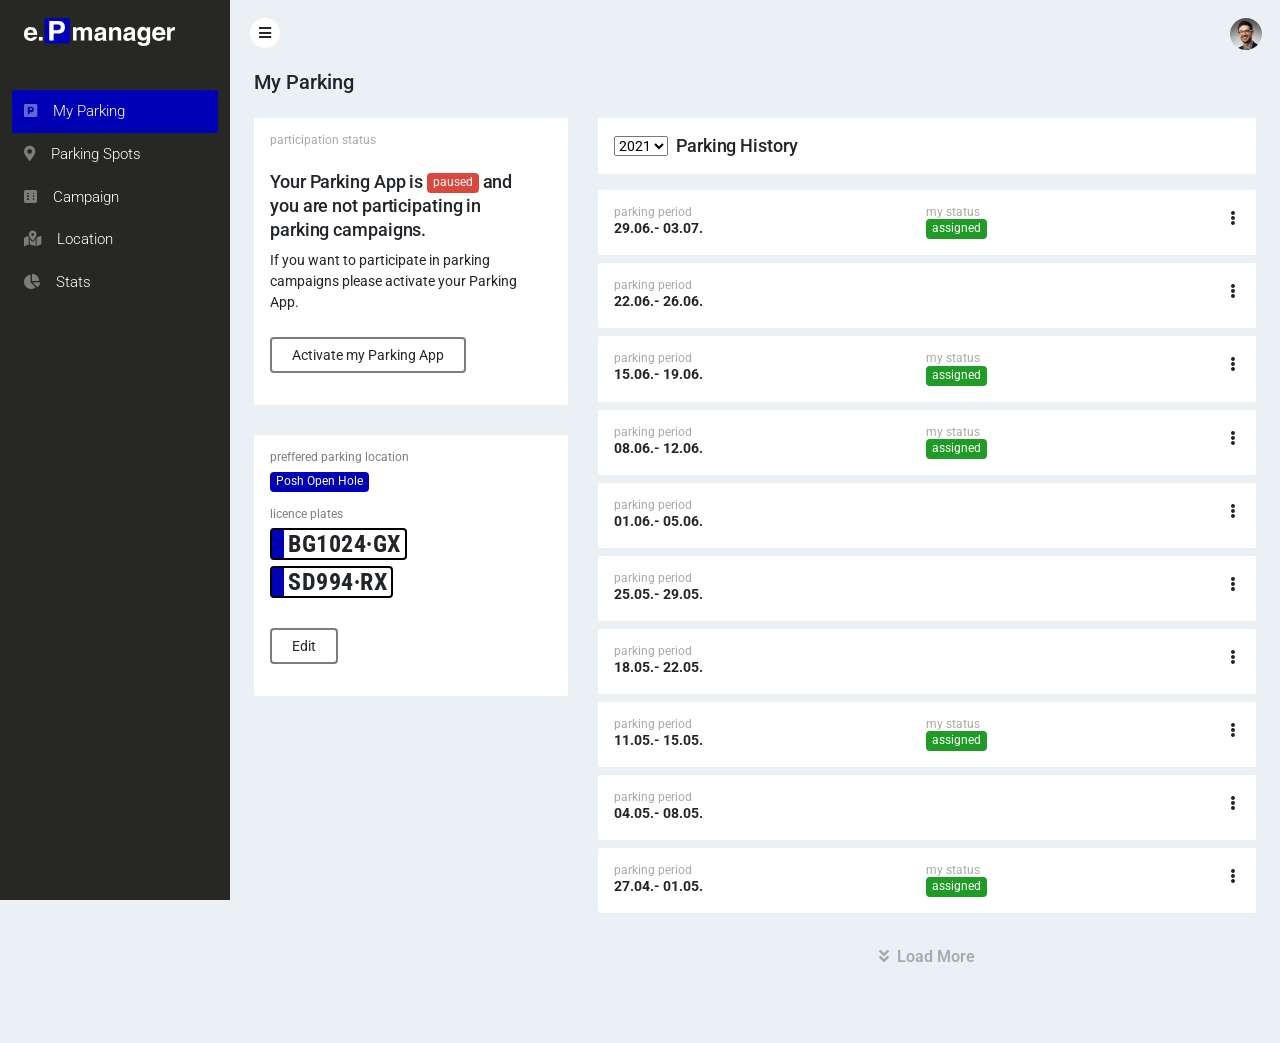
==== commit 6a510571: "MyParking Page Update" ====
--- a/index.html
+++ b/index.html
@@ -100,459 +100,8 @@
     </div>
     <!-- SHOW MAP END -->
 
-    <!-- VIEW REPORT START -->
-    <div class="modal fade" id="viewReport" tabindex="-1" role="dialog" aria-labelledby="viewReport" aria-hidden="true">
-        <div class="modal-dialog modal-lg" role="document">
-            <div class="modal-content">
-                <div class="modal-header border-0">
-                    <div class="modal-title">Campaign Report</div>
-                    <button type="button" class="close" data-dismiss="modal" aria-label="Close">
-                        <span aria-hidden="true" class="fas fa-times-circle"></span>
-                    </button>
-                </div>
-                <div class="modal-body">
-                    <div class="row">
-                        <div class="col-12 mb-4">
-                            <span class="badge badge-secondary">Campaign: 03.06.2021 - 05.06.2021</span>
-                            <span class="badge badge-secondary">Parking: 08.06.2021 - 12.06.2021</span>
-                        </div>
-                    </div>
-                    <div class="row">
-                        <div class="col-12 d-flex justify-content-between align-items-end mb-2">
-                            <div>
-                                <label for="pkLocation">select location</label>
-                                <select name="pkLocation">
-                                    <option value="1" selected>BG GTC Open Space</option>
-                                    <option value="2">BG GTC GH</option>
-                                    <option value="3">BG GTC 41</option>
-                                    <option value="4">KG Open Space</option>
-                                    <option value="5">NI Open Space</option>
-                                </select>
-                            </div>
-                            <div class="text-right">
-                                <a href="javascript:void(0)" class="badge badge-secondary p-2" id="view-location"><i class="fas fa-map-marker-alt"></i></a>
-                            </div>
-                        </div>
-                    </div>
-                    <div class="row">
-                        <div class="col-12">
-                            <div class="parking-sceheme-img" style="display: none;">
-                                <img src="assets/images/BGopenparking.jpg" alt="parking scheme">
-                            </div>
-                        </div>
-                    </div>
-                    <div class="row">
-                        <div class="col-12">
-
-
-                            <div id="bg-gtc-open">
-                                <div class="mt-3 mb-1">
-                                    <span class="badge badge-primary mr-1 mb-1">4 total</span>
-                                    <span class="badge badge-success mr-1 mb-1">4 confirmed</span>
-                                    <span class="badge badge-danger mr-1 mb-1">1 free</span>
-                                </div>
-                                <div class="row">
-                                    <!-- REPORT PARKING SPOT -->
-                                    <div class="col-12 pr-block mb-2">
-                                        <div class="pr-block-content border px-3 py-2 cursor-pointer js_history">
-                                            <div class="active-user">
-                                                <div class="row align-items-top align-items-lg-center">
-                                                    <div class="col-6 col-lg-2 mb-1 mb-lg-0">
-                                                        <div class="small">parking spot</div>
-                                                        <div class="badge badge-primary">level 2 - 122</div>
-                                                    </div>
-                                                    <div class="col-6 col-lg-4 mb-1 mb-lg-0">
-                                                        <div class="small">user</div>
-                                                        <div class="text-truncate">Milos Dragic</div>
-                                                    </div>
-                                                    <div class="col-6 col-lg-2 mb-1 mb-lg-0">
-                                                        <div class="small">status</div>
-                                                        <div class="badge badge-success">confirmed</div>
-                                                    </div>
-                                                    <div class="col-6 col-lg-3 mb-1 mb-lg-0">
-                                                        <div class="small">period</div>
-                                                        <div>08.06 - 12.06.</div>
-                                                    </div>
-                                                    <div class="col-12 col-lg-1 mt-1 mt-lg-0 text-center text-lg-right">
-                                                        <a href="#" class="p-3 fas fa-chevron-down d-inline-block js_toggleButton"></a>
-                                                    </div>
-                                                </div>
-                                            </div>
-                                            <div class="table-scroll spot-history">
-                                                <table class="pr-default-table">
-                                                    <thead>
-                                                        <tr>
-                                                            <th>user</th>
-                                                            <th>status</th>
-                                                            <th>period</th>
-                                                        </tr>
-                                                    </thead>
-                                                    <tbody>
-                                                        <tr>
-                                                            <td>
-                                                                <div class="text-truncate">Jovana Trubic</div>
-                                                            </td>
-                                                            <td>
-                                                                <span class="badge badge-warning">unconfirmed</span>
-                                                            </td>
-                                                            <td></td>
-                                                        </tr>
-                                                    </tbody>
-                                                </table>
-                                            </div>
-                                        </div>
-                                    </div>
-                                    <!-- REPORT PARKING SPOT -->
-                                    <div class="col-12 pr-block mb-2">
-                                        <div class="pr-block-content border px-3 py-2 cursor-pointer js_history">
-                                            <div class="active-user">
-                                                <div class="row align-items-top align-items-lg-center">
-                                                    <div class="col-6 col-lg-2 mb-1 mb-lg-0">
-                                                        <div class="small">parking spot</div>
-                                                        <div class="badge badge-primary">level 2 - 123</div>
-                                                    </div>
-                                                    <div class="col-6 col-lg-4 mb-1 mb-lg-0">
-                                                        <div class="small">user</div>
-                                                        <div class="text-truncate">Jovan Markovic</div>
-                                                    </div>
-                                                    <div class="col-6 col-lg-2 mb-1 mb-lg-0">
-                                                        <div class="small">status</div>
-                                                        <div class="badge badge-success">confirmed</div>
-                                                    </div>
-                                                    <div class="col-6 col-lg-3 mb-1 mb-lg-0">
-                                                        <div class="small">period</div>
-                                                        <div>10.06 - 12.06.</div>
-                                                    </div>
-                                                    <div class="col-12 col-lg-1 mt-1 mt-lg-0 text-center text-lg-right">
-                                                        <a href="#" class="p-3 fas fa-chevron-down d-inline-block js_toggleButton"></a>
-                                                    </div>
-                                                </div>
-                                            </div>
-
-                                            <div class="table-scroll spot-history">
-                                                <table class="pr-default-table">
-                                                    <thead>
-                                                        <tr>
-                                                            <th>user</th>
-                                                            <th>status</th>
-                                                            <th>period</th>
-                                                        </tr>
-                                                    </thead>
-                                                    <tbody>
-                                                        <tr>
-                                                            <td>
-                                                                <div class="text-truncate">Dragan Jovanovic</div>
-                                                            </td>
-                                                            <td>
-                                                                <span class="badge badge-secondary">canceled</span>
-                                                            </td>
-                                                            <td>
-                                                                09.06.
-                                                            </td>
-                                                        </tr>
-                                                        <tr>
-                                                            <td>
-                                                                <div class="text-truncate">Dragan Jovanovic</div>
-                                                            </td>
-                                                            <td>
-                                                                <span class="badge badge-success">confirmed</span>
-                                                            </td>
-                                                            <td>
-                                                                08.06. - 12.06.
-                                                            </td>
-                                                        </tr>
-                                                        <tr>
-                                                            <td>
-                                                                <div class="text-truncate">Bogdan Peric</div>
-                                                                <div class="small text-truncate">BG118TG</div>
-                                                            </td>
-                                                            <td>
-                                                                <span class="badge badge-warning ">unconfirmed</span>
-                                                            </td>
-                                                            <td>
-                                                                08.06. - 12.06.
-                                                            </td>
-                                                        </tr>
-                                                    </tbody>
-                                                </table>
-                                            </div>
-                                        </div>
-                                    </div>
-
-                                    <!-- REPORT PARKING SPOT -->
-                                    <div class="col-12 pr-block mb-2">
-                                        <div class="pr-block-content border px-3 py-2 cursor-pointer js_history">
-                                            <div class="active-user">
-                                                <div class="row align-items-top align-items-lg-center">
-                                                    <div class="col-6 col-lg-2 mb-1 mb-lg-0">
-                                                        <div class="small">parking spot</div>
-                                                        <div class="badge badge-primary">level 2 - 124</div>
-                                                    </div>
-                                                    <div class="col-6 col-lg-4 mb-1 mb-lg-0">
-                                                        <div class="small">user</div>
-                                                        <div class="text-truncate">Zeljko Varagic</div>
-                                                    </div>
-                                                    <div class="col-6 col-lg-2 mb-1 mb-lg-0">
-                                                        <div class="small">status</div>
-                                                        <div class="badge badge-success">confirmed</div>
-                                                    </div>
-                                                    <div class="col-6 col-lg-3 mb-1 mb-lg-0">
-                                                        <div class="small">period</div>
-                                                        <div>08.06 - 12.06.</div>
-                                                    </div>
-                                                    <div class="col-12 col-lg-1 mt-1 mt-lg-0 text-center text-lg-right">
-                                                        <a href="#" class="p-3 fas fa-chevron-down d-inline-block js_toggleButton"></a>
-                                                    </div>
-                                                </div>
-                                            </div>
-
-                                            <div class="table-scroll spot-history">
-                                                <table class="pr-default-table">
-                                                    <thead>
-                                                        <tr>
-                                                            <th>user</th>
-                                                            <th>status</th>
-                                                            <th>period</th>
-                                                        </tr>
-                                                    </thead>
-                                                    <tbody>
-                                                        <tr>
-                                                            <td>
-                                                                <div class="text-truncate">Dragan Jovanovic</div>
-                                                            </td>
-                                                            <td>
-                                                                <span class="badge badge-secondary">canceled</span>
-                                                            </td>
-                                                            <td>
-                                                                09.06.
-                                                            </td>
-                                                        </tr>
-                                                        <tr>
-                                                            <td>
-                                                                <div class="text-truncate">Dragan Jovanovic</div>
-                                                                <div class="small text-truncate">BG1024GX, BG2144UA
-                                                                </div>
-                                                            </td>
-                                                            <td>
-                                                                <span class="badge badge-success">confirmed</span>
-                                                            </td>
-                                                            <td>
-                                                                08.06. - 12.06.
-                                                            </td>
-                                                        </tr>
-                                                        <tr>
-                                                            <td>
-                                                                <div class="text-truncate">Bogdan Peric</div>
-                                                            </td>
-                                                            <td>
-                                                                <span class="badge badge-warning ">unconfirmed</span>
-                                                            </td>
-                                                            <td>
-                                                                08.06. - 12.06.
-                                                            </td>
-                                                        </tr>
-                                                    </tbody>
-                                                </table>
-                                            </div>
-                                        </div>
-                                    </div>
-
-                                    <!-- REPORT PARKING SPOT -->
-                                    <div class="col-12 pr-block mb-2">
-                                        <div class="pr-block-content border px-3 py-2 cursor-pointer js_history">
-                                            <div class="active-user">
-                                                <div class="row align-items-top align-items-lg-center">
-                                                    <div class="col-6 col-lg-2 mb-1 mb-lg-0">
-                                                        <div class="small">parking spot</div>
-                                                        <div class="badge badge-primary">level 2 - 125</div>
-                                                    </div>
-                                                    <div class="col-6 col-lg-4 mb-1 mb-lg-0">
-                                                        <div class="small">user</div>
-                                                        <div class="text-truncate">Miroslava Ilic</div>
-                                                    </div>
-                                                    <div class="col-6 col-lg-2 mb-1 mb-lg-0">
-                                                        <div class="small">status</div>
-                                                        <div class="badge badge-success">confirmed</div>
-                                                    </div>
-                                                    <div class="col-6 col-lg-3 mb-1 mb-lg-0">
-                                                        <div class="small">period</div>
-                                                        <div>08.06 - 12.06.</div>
-                                                    </div>
-                                                    <div class="col-12 col-lg-1 mt-1 mt-lg-0 text-center text-lg-right">
-                                                        <a href="#" class="p-3 fas fa-chevron-down d-inline-block js_toggleButton"></a>
-                                                    </div>
-                                                </div>
-                                            </div>
-
-                                            <div class="table-scroll spot-history">
-                                                <table class="pr-default-table">
-                                                    <thead>
-                                                        <tr>
-                                                            <th>user</th>
-                                                            <th>status</th>
-                                                            <th>period</th>
-                                                        </tr>
-                                                    </thead>
-                                                    <tbody>
-                                                        <tr>
-                                                            <td>
-                                                                <div class="text-truncate">Dragan Jovanovic</div>
-                                                                <div class="small text-truncate">BG1024GX, BG2144UA
-                                                                </div>
-                                                            </td>
-                                                            <td>
-                                                                <span class="badge badge-secondary">canceled</span>
-                                                            </td>
-                                                            <td>
-                                                                09.06.
-                                                            </td>
-                                                        </tr>
-                                                        <tr>
-                                                            <td>
-                                                                <div class="text-truncate">Dragan Jovanovic</div>
-                                                                <div class="small text-truncate">BG1024GX, BG2144UA
-                                                                </div>
-                                                            </td>
-                                                            <td>
-                                                                <span class="badge badge-success">confirmed</span>
-                                                            </td>
-                                                            <td>
-                                                                08.06. - 12.06.
-                                                            </td>
-                                                        </tr>
-                                                        <tr>
-                                                            <td>
-                                                                <div class="text-truncate">Bogdan Peric</div>
-                                                                <div class="small text-truncate">BG118TG</div>
-                                                            </td>
-                                                            <td>
-                                                                <span class="badge badge-warning ">unconfirmed</span>
-                                                            </td>
-                                                            <td>
-                                                                08.06. - 12.06.
-                                                            </td>
-                                                        </tr>
-                                                    </tbody>
-                                                </table>
-                                            </div>
-                                        </div>
-                                    </div>
-
-                                    <!-- REPORT PARKING SPOT -->
-                                    <div class="col-12 pr-block mb-2">
-                                        <div class="pr-block-content border px-3 py-2">
-                                            <div class="active-user">
-                                                <div class="row align-items-top align-items-lg-center">
-                                                    <div class="col-6 col-lg-2 mb-1 mb-lg-0">
-                                                        <div class="small">parking spot</div>
-                                                        <div class="badge badge-primary">level 2 - 126</div>
-                                                    </div>
-                                                    <div class="col-6 col-lg-4 mb-1 mb-lg-0">
-                                                        <div class="small">user</div>
-                                                        <div class="text-truncate">-</div>
-                                                    </div>
-                                                    <div class="col-6 col-lg-2 mb-1 mb-lg-0">
-                                                        <div class="small">status</div>
-                                                        <div class="badge badge-danger">free</div>
-                                                    </div>
-                                                    <div class="col-6 col-lg-3 mb-1 mb-lg-0">
-                                                        <div class="small">period</div>
-                                                        <div>08.06 - 12.06.</div>
-                                                    </div>
-                                                    <div class="col-12 col-lg-1 mt-1 mt-lg-0 text-center text-lg-right">
-                                                        <a href="#" class="p-3 fas fa-chevron-down d-inline-block js_toggleButton" style="visibility: hidden;"></a>
-                                                    </div>
-                                                </div>
-                                            </div>
-
-                                            <!-- <div class="table-scroll spot-history">
-                                                <table class="pr-default-table">
-                                                    <thead>
-                                                        <tr>
-                                                            <th>user</th>
-                                                            <th>status</th>
-                                                            <th>period</th>
-                                                        </tr>
-                                                    </thead>
-                                                    <tbody>
-                                                        <tr>
-                                                            <td>
-                                                                <div class="text-truncate">Dragan Jovanovic</div>
-                                                                <div class="small text-truncate">BG1024GX, BG2144UA</div>
-                                                            </td>
-                                                            <td>
-                                                                <span class="badge badge-secondary">canceled</span>
-                                                            </td>
-                                                            <td>
-                                                                09.06.
-                                                            </td>
-                                                        </tr>
-                                                        <tr>
-                                                            <td>
-                                                                <div class="text-truncate">-</div>
-                                                            </td>
-                                                            <td>
-                                                                <span class="badge badge-success">confirmed</span>
-                                                            </td>
-                                                            <td>
-                                                                08.06. - 12.06.
-                                                            </td>
-                                                        </tr>
-                                                        <tr>
-                                                            <td>
-                                                                <div class="text-truncate">Bogdan Peric</div>
-                                                                <div class="small text-truncate">BG118TG</div>
-                                                            </td>
-                                                            <td>
-                                                                <span class="badge badge-warning ">unconfirmed</span>
-                                                            </td>
-                                                            <td>
-                                                                08.06. - 12.06.
-                                                            </td>
-                                                        </tr>
-                                                    </tbody>
-                                                </table>
-                                            </div> -->
-                                        </div>
-                                    </div>
-
-                                </div>
-                            </div>
-
-                            <div id="bg-gtc-gh" style="display: none;">
-                                GTC GH DATA
-                            </div>
-
-                            <div id="bg-gtc-41" style="display: none;">
-                                GTC 41 DATA
-                            </div>
-
-                            <div id="kg-open" style="display: none;">
-                                KG DATA
-
-                            </div>
-
-                            <div id="ni-open" style="display: none;">
-                                NI DATA
-                            </div>
-
-
-                        </div>
-                    </div>
-
-
-                    <div class="mt-5 mb-3">
-                        <button class="btn btn-primary mr-3">Export as PDF</button>
-                        <button class="btn btn-danger" data-dismiss="modal" aria-label="Close">Close</button>
-                    </div>
-                </div>
-            </div>
-        </div>
-    </div>
-    <!-- VIEW REPORT END -->
-
     <!-- CANCEL SPOT START -->
-    <div class="modal fade" id="cancelSpot" data-backdrop="static" tabindex="-1" role="dialog" aria-labelledby="deleteLocation" aria-hidden="true">
+    <div class="modal fade" id="cancelSpot" data-backdrop="static" tabindex="-1" role="dialog" aria-labelledby="cancelSpot" aria-hidden="true">
         <div class="modal-dialog modal-dialog-centered modal-md" role="document">
             <div class="modal-content">
                 <div class="modal-header">
@@ -564,7 +113,7 @@
                 <div class="modal-body">
                     <p>This action can not be undone!</p>
                     <div class="my-3">
-                        <button class="btn btn-danger mr-3">Stop using</button>
+                        <button class="btn btn-danger mr-3">Cancel Parking Spot</button>
                         <button class="btn btn-primary" data-dismiss="modal" aria-label="Close">Cancel</button>
                     </div>
                 </div>
@@ -573,124 +122,182 @@
     </div>
     <!-- CANCEL SPOT END -->
 
-    <!-- CANCEL CAMPAIGN START -->
-    <!-- <div class="modal fade" id="cancelCampaign" data-backdrop="static" tabindex="-1" role="dialog"
-        aria-labelledby="cancelCampaign" aria-hidden="true">
+    <!-- PAUSE APP START -->
+    <div class="modal fade" id="pauseApp" data-backdrop="static" tabindex="-1" role="dialog" aria-labelledby="pauseApp" aria-hidden="true">
         <div class="modal-dialog modal-dialog-centered modal-md" role="document">
             <div class="modal-content">
                 <div class="modal-header">
                     <div>
-                        <div class="modal-title my-4">Are you sure you want to Abort ongoing Campaign?
-                        </div>
+                        <div class="modal-title my-4">Are you sure you want to Pause your Parking App?</div>
                     </div>
                 </div>
                 <div class="modal-body">
+                    <p>This action can not be undone!</p>
                     <div class="my-3">
-                        <button class="btn btn-danger mr-3">Yes, Abort</button>
+                        <button class="btn btn-danger mr-3" data-dismiss="modal" aria-label="Close" id="pauseApp">Pause Parking App</button>
                         <button class="btn btn-primary" data-dismiss="modal" aria-label="Close">Cancel</button>
                     </div>
                 </div>
             </div>
         </div>
-    </div> -->
-    <!-- CANCEL CAMPAIGN END -->
-
-    <!-- APP RESTART START -->
-    <!-- <div class="modal fade" id="appRestart" data-backdrop="static" tabindex="-1" role="dialog"
-        aria-labelledby="userProfile" aria-hidden="true">
-        <div class="modal-dialog  modal-lg" role="document">
+    </div>
+    <!-- PAUSE APP END -->
+
+    <!-- SPOT HISTORY START -->
+    <div class="modal fade" id="parkingHistory" tabindex="-1" role="dialog" aria-labelledby="parkingHistory"
+        aria-hidden="true">
+        <div class="modal-dialog modal-lg" role="document">
             <div class="modal-content">
-                <div class="modal-header py-5 px-4 p-sm-5 bg-danger">
-                    <div class="d-flex justify-content-start align-items-center">
-                        <div class="welcome-msg">Unfortunately camapign scheduled for the period 19.06.2020 - 22.06.2020 failed since Parking App was down in the period 22.06.2020, 08:14h - 22.06.2020, 14:35h.
-                        </div>
-                    </div>
-                </div>
-                <div class="modal-body p-4 p-sm-5">
-                    <p>Next campaign is scheduled to run from Wednesday 23.6.2020, 10:00h until Friday 26.6.2020, 10:00h</p>
-                    <div class="form-title mb-4">Please confirm your settings</div>
+                <div class="modal-header border-0">
+                    <div>
+                        <div class="modal-title">Parking History</div>
+                        <p class="m-0 text-white">29.06.2020 - 03.07.2020</p>
+                    </div>
+                    <button type="button" class="close" data-dismiss="modal" aria-label="Close">
+                        <span aria-hidden="true" class="fas fa-times-circle"></span>
+                    </button>
+                </div>
+                <div class="modal-body">
                     <div class="row">
-                        <div class="col-7">
-                            <label for="campaign-start">campaign start day</label>
-                            <select name="campaign-start" class="w-100">
-                                <option selected="">Select day</option>
-                                <option>Monday</option>
-                                <option>Tuesday</option>
-                                <option selected>Wednesday</option>
-                                <option>Thursday</option>
-                                <option>Friday</option>
-                            </select>
-                        </div>
-                        <div class="col-5">
-                            <label for="campaign-start-time">start time</label>
-                            <select class="w-100" name="campaign-start-time">
-                                <option>07:00</option>
-                                <option>08:00</option>
-                                <option>09:00</option>
-                                <option selected="">10:00</option>
-                                <option>11:00</option>
-                                <option>12:00</option>
-                                <option>13:00</option>
-                                <option>14:00</option>
-                                <option>15:00</option>
-                                <option>16:00</option>
-                                <option>17:00</option>
-                            </select>
-                            <div class="error-msg">error msg!</div>
-                        </div>
-                    </div>
-                    <div class="row mb-5">
-                        <div class="col-7">
-                            <label for="campaign-start">campaign end day</label>
-                            <select name="campaign-start" class="w-100">
-                                <option selected="">Select day</option>
-                                <option>Monday</option>
-                                <option>Tuesday</option>
-                                <option>Wednesday</option>
-                                <option>Thursday</option>
-                                <option selected>Friday</option>
-                            </select>
-                        </div>
-                    </div>
-                    <button class="btn btn-primary" data-dismiss="modal" aria-label="Close">Save and Continue</button>
+                        <div class="col-12 d-flex justify-content-between align-items-center mb-3">
+                            <div>
+                                <label>parking location</label>
+                                <select>
+                                    <option>GTC GH</option>
+                                    <option>GTC 41</option>
+                                    <option selected >Posh Open Hole</option>
+                                </select>
+                            </div>
+                            <div class="text-right">
+                                <a href="javascript:void(0)" class="badge badge-secondary p-2" id="view-location"><i
+                                        class="fas fa-map-marker-alt"></i></a>
+                            </div>
+                        </div>
+                    </div>
+                    <div class="row">
+                        <div class="col-12">
+                            <div class="parking-sceheme-img mb-3" style="display: none;">
+                                <img src="assets/images/BGopenparking.jpg" alt="parking scheme">
+                            </div>
+                        </div>
+                    </div>
+                    <div class="row">
+                        <div class="col-12">
+
+                            <div class="table-scroll">
+                                <div>
+                                    <table class="pr-default-table mb-2">
+                                        <thead>
+                                            <tr>
+                                                <th>parking spot</th>
+                                                <th>user</th>
+                                                <th>status</th>
+                                            </tr>
+                                        </thead>
+                                        <tbody>
+                                            <tr>
+                                                <td>
+                                                    123
+                                                </td>
+                                                <td>
+                                                    <div>Milan Mirkovic</div>
+                                                    <div class="small">BG1024GX, BG911AU</div>
+
+                                                </td>
+                                                <td>
+                                                    <span class="badge badge-primary">spot in use</span>
+                                                </td>
+                                            </tr>
+                                            <tr>
+                                                <td>
+                                                    124
+                                                </td>
+                                                <td>
+                                                    <div>Dejan Blagojevic</div>
+                                                    <div class="small">BG1223TU</div>
+                                                </td>
+                                                <td>
+                                                    <span class="badge badge-primary">spot in use</span>
+                                                </td>
+                                            </tr>
+                                            <tr>
+                                                <td>
+                                                    125
+                                                </td>
+                                                <td>
+                                                    <div>Ljubomir Karaklajic</div>
+                                                    <div class="small">BG1122ER, BG3344AS</div>
+                                                </td>
+                                                <td>
+                                                    <span class="badge badge-primary">spot in use</span>
+                                                </td>
+                                            </tr>
+                                            <tr>
+                                                <td>
+                                                    126
+                                                </td>
+                                                <td>
+                                                    <div>Mitar Ruzic</div>
+                                                    <div class="small">BG944AK</div>
+                                                </td>
+                                                <td>
+                                                    <span class="badge badge-primary">spot in use</span>
+                                                </td>
+                                            </tr>
+                                            <tr>
+                                                <td>
+                                                    127
+                                                </td>
+                                                <td>
+                                                    <div>Bojan Kisic</div>
+                                                    <div class="small">BG1054AX</div>
+                                                </td>
+                                                <td>
+                                                    <span class="badge badge-primary">spot in use</span>
+                                                </td>
+                                            </tr>
+                                            <tr>
+                                                <td>
+                                                    128
+                                                </td>
+                                                <td>
+                                                    <div>Sladjana Secerovski</div>
+                                                    <div class="small">BG912TV</div>
+                                                </td>
+                                                <td>
+                                                    <span class="badge badge-primary">spot in use</span>
+                                                </td>
+                                            </tr>
+                                            <tr>
+                                                <td>
+                                                    129
+                                                </td>
+                                                <td>
+                                                    <div>Grdana Silnic</div>
+                                                    <div class="small">BG4224IO</div>
+                                                </td>
+                                                <td>
+                                                    <span class="badge badge-primary">spot in use</span>
+                                                </td>
+                                            </tr>
+                                        </tbody>
+                                    </table>
+                                </div>
+                            </div>
+
+                        </div>
+                    </div>
+
+
+                    <div class="mt-5 mb-3">
+                        <!-- <button class="btn btn-primary mr-3">Export as PDF</button> -->
+                        <button class="btn btn-danger" data-dismiss="modal" aria-label="Close">Close</button>
+                    </div>
                 </div>
             </div>
         </div>
-    </div> -->
-    <!-- APP RESTART END -->
-
-    <!-- MANUAL CAMPAIGN START -->
-    <!-- <div class="modal fade" id="runManually" data-backdrop="static" tabindex="-1" role="dialog"
-        aria-labelledby="runManually" aria-hidden="true">
-        <div class="modal-dialog modal-lg" role="document">
-            <div class="modal-content">
-                <div class="modal-header py-4 px-4 p-sm-5">
-                    <div class="welcome-msg w-75">Start campaign manually</div>
-                </div>
-                <div class="modal-body p-4 p-sm-5">
-                    <div class="form-title mb-4">Select Parking Period</div>
-                    <div class="row mb-4">
-                        <div class="col-12 col-sm-6">
-                            <label for="license-plate1">from</label>
-                            <input type="text" name="license-plate1">
-                            <div class="error-msg">Required field!</div>
-                        </div>
-                        <div class="col-12 col-sm-6">
-                            <label for="license-plate2">to</label>
-                            <input type="text" name="license-plate2">
-                            <div class="error-msg">Enter without white space!</div>
-                        </div>
-                        <div class="col-12">
-                            <p><b>PLEASE NOTE: </b>When campaign is started manually users will instantly get assigned with parking spots for the selected parking period, according to user priority and will be notified per email of this action.</p>
-                        </div>
-                    </div>
-                    <button class="btn btn-primary mr-3" data-dismiss="modal" aria-label="Close">Continue</button>
-                    <button class="btn btn-danger" data-dismiss="modal" aria-label="Close">Cancel</button>
-                </div>
-            </div>
-        </div>
-    </div> -->
-    <!-- MANUAL CAMPAIGN END -->
+    </div>
+    <!-- SPOT HISTORY END -->
 
     <!------------------ MODALS END ------------------>
 
@@ -741,7 +348,7 @@
                         <div class="row">
 
                             <!-- PARTICIPATION STATUS - APP PAUSED -->
-                            <div class="col-12 col-sm-6 col-lg-12 col-xl-12 pr-block">
+                            <div class="col-12 col-sm-6 col-lg-12 col-xl-12 pr-block js_status paused">
                                 <div class="pr-block-content">
                                     <small class="mb-4">participation status</small>
                                     <div class="title my-2">
@@ -749,12 +356,12 @@
                                     </div>
                                     <p class="mb-4">If you want to participate in parking campaigns please activate your Parking App.</p>
                                     <!-- <small class="mb-3">If you Cancel an ongoing campaign, cancellation email will be sent to all campaign participants.</small> -->
-                                    <button class="btn btn-success" data-toggle="modal" data-target="#cancelSpot">Activate my Parking App</button>
+                                    <button class="btn btn-success" id="activate-app" data-type="success">Activate my Parking App</button>
                                 </div>
                             </div>
 
                             <!-- PARTICIPATION STATUS - APP ACTIVE -->
-                            <div class="col-12 col-sm-6 col-lg-12 col-xl-12 pr-block">
+                            <div class="col-12 col-sm-6 col-lg-12 col-xl-12 pr-block" id="status-active">
                                 <div class="pr-block-content">
                                     <small class="mb-4">participation status</small>
                                     <div class="title my-2">
@@ -762,12 +369,12 @@
                                     </div>
                                     <p class="mb-4">If you want to stop participating in parking campaigns please pause your Parking App.</p>
                                     <!-- <small class="mb-3">If you Cancel an ongoing campaign, cancellation email will be sent to all campaign participants.</small> -->
-                                    <button class="btn btn-danger" data-toggle="modal" data-target="#cancelSpot">Pause my Parking App</button>
+                                    <button class="btn btn-danger" data-toggle="modal" data-target="#pauseApp">Pause my Parking App</button>
                                 </div>
                             </div>
 
                             <!-- MY CURRENT STATUS - ASSIGNED -->
-                            <div class="col-12 col-sm-6 col-lg-12 col-xl-12 pr-block">
+                            <div class="col-12 col-sm-6 col-lg-12 col-xl-12 pr-block" id="parking-status-use">
                                 <div class="pr-block-content">
                                     <small class="mb-4">my parking status</small>
                                     <div class="title my-2">
@@ -780,7 +387,7 @@
                             </div>
 
                             <!-- MY CURRENT STATUS - UNASSIGNED -->
-                            <div class="col-12 col-sm-6 col-lg-12 col-xl-12 pr-block">
+                            <div class="col-12 col-sm-6 col-lg-12 col-xl-12 pr-block" id="parking-status-nouse">
                                 <div class="pr-block-content">
                                     <small class="mb-4">my parking status</small>
                                     <div class="title my-2">
@@ -825,10 +432,10 @@
                                             <option selected>2021</option>
                                             <option>2020</option>
                                         </select>
-                                        <div class="title ml-2">Campaign History</div>
-                                    </div>
-                                    <!-- BLOCK -->
-                                    <div class="pr-block-menu fas fa-ellipsis-v">
+                                        <div class="title ml-2">Parking History</div>
+                                    </div>
+                                    <!-- BLOCK -->
+                                    <!-- <div class="pr-block-menu fas fa-ellipsis-v">
                                         <div class="menu-items">
                                             <div class="pointer"></div>
                                             <ul>
@@ -837,754 +444,367 @@
                                                 </li>
                                             </ul>
                                         </div>
-                                    </div>
-                                </div>
-                            </div>
-
-
-                            <!-- CAMPAIGN HISTORY ENTRY -->
-                            <div class="col-12 pr-block mb-2 history-item">
-                                <div class="pr-block-content py-3">
-                                    <div class="row align-items-center">
-                                        <div class="col-6 col-sm-3">
-                                            <small>campaign period</small>
-                                            <span class="period">10.06.- 12.06.</span>
-                                        </div>
-                                        <div class="col-6 col-sm-3">
-                                            <small>parking period</small>
-                                            <span class="period">15.06. - 19.06.</span>
-                                        </div>
-                                        <div class="col-12 col-sm-4 mt-3 mt-sm-0">
-                                            <span class="badge badge-success mr-1 my-1">active</span>
-                                        </div>
-                                    </div>
-                                </div>
-                            </div>
-
-                            <!-- CAMPAIGN HISTORY ENTRY -->
-                            <div class="col-12 pr-block mb-2 history-item">
-                                <div class="pr-block-content py-3">
-                                    <div class="row align-items-center">
-                                        <div class="col-6 col-sm-3">
-                                            <small>campaign period</small>
-                                            <span class="period">03.06.- 05.06.</span>
-                                        </div>
-                                        <div class="col-6 col-sm-3">
-                                            <small>parking period</small>
-                                            <span class="period">08.06. - 12.06.</span>
-                                        </div>
-                                        <div class="col-12 col-sm-4 mt-3 mt-sm-0">
-                                            <span class="badge badge-secondary mr-1 my-1">done</span>
-                                            <span class="badge badge-primary mr-1 my-1">parking in use</span>
-                                        </div>
-                                    </div>
-                                    <!-- BLOCK -->
-                                    <div class="pr-block-menu fas fa-ellipsis-v">
-                                        <div class="menu-items">
-                                            <div class="pointer"></div>
-                                            <ul>
-                                                <li>
-                                                    <a href="javascript:void(0)" class="menu-item" data-toggle="modal" data-target="#viewReport" aria-disabled="true">View Report</a>
-                                                </li>
-                                            </ul>
-                                        </div>
-                                    </div>
-                                </div>
-                            </div>
-
-                            <!-- CAMPAIGN HISTORY ENTRY -->
-                            <div class="col-12 pr-block mb-2 history-item">
-                                <div class="pr-block-content py-3">
-                                    <div class="row align-items-center">
-                                        <div class="col-6 col-sm-3">
-                                            <small>campaign period</small>
-                                            <span class="period">27.05.- 29.05.</span>
-                                        </div>
-                                        <div class="col-6 col-sm-3">
-                                            <small>parking period</small>
-                                            <span class="period">01.06. - 05.06.</span>
-                                        </div>
-                                        <div class="col-12 col-sm-4 mt-3 mt-sm-0">
-                                            <span class="badge badge-secondary mr-1 my-1">done</span>
-                                        </div>
-                                    </div>
-                                    <!-- BLOCK -->
-                                    <div class="pr-block-menu fas fa-ellipsis-v">
-                                        <div class="menu-items">
-                                            <div class="pointer"></div>
-                                            <ul>
-                                                <li>
-                                                    <a href="javascript:void(0)" class="menu-item" data-toggle="modal" data-target="#viewReport" aria-disabled="true">View Report</a>
-                                                </li>
-                                            </ul>
-                                        </div>
-                                    </div>
-                                </div>
-                            </div>
-
-                            <!-- CAMPAIGN HISTORY ENTRY -->
-                            <div class="col-12 pr-block mb-2 history-item">
-                                <div class="pr-block-content py-3">
-                                    <div class="row align-items-center">
-                                        <div class="col-6 col-sm-3">
-                                            <small>campaign period</small>
-                                            <span class="period">27.05.- 29.05.</span>
-                                        </div>
-                                        <div class="col-6 col-sm-3">
-                                            <small>parking period</small>
-                                            <span class="period">01.06. - 05.06.</span>
-                                        </div>
-                                        <div class="col-12 col-sm-4 mt-3 mt-sm-0">
-                                            <span class="badge badge-secondary mr-1 my-1">done</span>
-                                        </div>
-                                    </div>
-                                    <!-- BLOCK -->
-                                    <div class="pr-block-menu fas fa-ellipsis-v">
-                                        <div class="menu-items">
-                                            <div class="pointer"></div>
-                                            <ul>
-                                                <li>
-                                                    <a href="javascript:void(0)" class="menu-item" data-toggle="modal" data-target="#viewReport" aria-disabled="true">View Report</a>
-                                                </li>
-                                            </ul>
-                                        </div>
-                                    </div>
-                                </div>
-                            </div>
-
-                            <!-- CAMPAIGN HISTORY ENTRY -->
-                            <div class="col-12 pr-block mb-2 history-item">
-                                <div class="pr-block-content py-3">
-                                    <div class="row align-items-center">
-                                        <div class="col-6 col-sm-3">
-                                            <small>campaign period</small>
-                                            <span class="period">27.05.- 29.05.</span>
-                                        </div>
-                                        <div class="col-6 col-sm-3">
-                                            <small>parking period</small>
-                                            <span class="period">01.06. - 05.06.</span>
-                                        </div>
-                                        <div class="col-12 col-sm-4 mt-3 mt-sm-0">
-                                            <span class="badge badge-secondary mr-1 my-1">done</span>
-                                        </div>
-                                    </div>
-                                    <!-- BLOCK -->
-                                    <div class="pr-block-menu fas fa-ellipsis-v">
-                                        <div class="menu-items">
-                                            <div class="pointer"></div>
-                                            <ul>
-                                                <li>
-                                                    <a href="javascript:void(0)" class="menu-item" data-toggle="modal" data-target="#viewReport" aria-disabled="true">View Report</a>
-                                                </li>
-                                            </ul>
-                                        </div>
-                                    </div>
-                                </div>
-                            </div>
-
-                            <!-- CAMPAIGN HISTORY ENTRY -->
-                            <div class="col-12 pr-block mb-2 history-item">
-                                <div class="pr-block-content py-3">
-                                    <div class="row align-items-center">
-                                        <div class="col-6 col-sm-3">
-                                            <small>campaign period</small>
-                                            <span class="period">27.05.- 29.05.</span>
-                                        </div>
-                                        <div class="col-6 col-sm-3">
-                                            <small>parking period</small>
-                                            <span class="period">01.06. - 05.06.</span>
-                                        </div>
-                                        <div class="col-12 col-sm-4 mt-3 mt-sm-0">
-                                            <span class="badge badge-secondary mr-1 my-1">done</span>
-                                        </div>
-                                    </div>
-                                    <!-- BLOCK -->
-                                    <div class="pr-block-menu fas fa-ellipsis-v">
-                                        <div class="menu-items">
-                                            <div class="pointer"></div>
-                                            <ul>
-                                                <li>
-                                                    <a href="javascript:void(0)" class="menu-item" data-toggle="modal" data-target="#viewReport" aria-disabled="true">View Report</a>
-                                                </li>
-                                            </ul>
-                                        </div>
-                                    </div>
-                                </div>
-                            </div>
-
-                            <!-- CAMPAIGN HISTORY ENTRY -->
-                            <div class="col-12 pr-block mb-2 history-item">
-                                <div class="pr-block-content py-3">
-                                    <div class="row align-items-center">
-                                        <div class="col-6 col-sm-3">
-                                            <small>campaign period</small>
-                                            <span class="period">27.05.- 29.05.</span>
-                                        </div>
-                                        <div class="col-6 col-sm-3">
-                                            <small>parking period</small>
-                                            <span class="period">01.06. - 05.06.</span>
-                                        </div>
-                                        <div class="col-12 col-sm-4 mt-3 mt-sm-0">
-                                            <span class="badge badge-secondary mr-1 my-1">done</span>
-                                        </div>
-                                    </div>
-                                    <!-- BLOCK -->
-                                    <div class="pr-block-menu fas fa-ellipsis-v">
-                                        <div class="menu-items">
-                                            <div class="pointer"></div>
-                                            <ul>
-                                                <li>
-                                                    <a href="javascript:void(0)" class="menu-item" data-toggle="modal" data-target="#viewReport" aria-disabled="true">View Report</a>
-                                                </li>
-                                            </ul>
-                                        </div>
-                                    </div>
-                                </div>
-                            </div>
-
-                            <!-- CAMPAIGN HISTORY ENTRY -->
-                            <div class="col-12 pr-block mb-2 history-item">
-                                <div class="pr-block-content py-3">
-                                    <div class="row align-items-center">
-                                        <div class="col-6 col-sm-3">
-                                            <small>campaign period</small>
-                                            <span class="period">27.05.- 29.05.</span>
-                                        </div>
-                                        <div class="col-6 col-sm-3">
-                                            <small>parking period</small>
-                                            <span class="period">01.06. - 05.06.</span>
-                                        </div>
-                                        <div class="col-12 col-sm-4 mt-3 mt-sm-0">
-                                            <span class="badge badge-secondary mr-1 my-1">done</span>
-                                        </div>
-                                    </div>
-                                    <!-- BLOCK -->
-                                    <div class="pr-block-menu fas fa-ellipsis-v">
-                                        <div class="menu-items">
-                                            <div class="pointer"></div>
-                                            <ul>
-                                                <li>
-                                                    <a href="javascript:void(0)" class="menu-item" data-toggle="modal" data-target="#viewReport" aria-disabled="true">View Report</a>
-                                                </li>
-                                            </ul>
-                                        </div>
-                                    </div>
-                                </div>
-                            </div>
-
-                            <!-- CAMPAIGN HISTORY ENTRY -->
-                            <div class="col-12 pr-block mb-2 history-item">
-                                <div class="pr-block-content py-3">
-                                    <div class="row align-items-center">
-                                        <div class="col-6 col-sm-3">
-                                            <small>campaign period</small>
-                                            <span class="period">27.05.- 29.05.</span>
-                                        </div>
-                                        <div class="col-6 col-sm-3">
-                                            <small>parking period</small>
-                                            <span class="period">01.06. - 05.06.</span>
-                                        </div>
-                                        <div class="col-12 col-sm-4 mt-3 mt-sm-0">
-                                            <span class="badge badge-secondary mr-1 my-1">done</span>
-                                        </div>
-                                    </div>
-                                    <!-- BLOCK -->
-                                    <div class="pr-block-menu fas fa-ellipsis-v">
-                                        <div class="menu-items">
-                                            <div class="pointer"></div>
-                                            <ul>
-                                                <li>
-                                                    <a href="javascript:void(0)" class="menu-item" data-toggle="modal" data-target="#viewReport" aria-disabled="true">View Report</a>
-                                                </li>
-                                            </ul>
-                                        </div>
-                                    </div>
-                                </div>
-                            </div>
-
-                            <!-- CAMPAIGN HISTORY ENTRY -->
-                            <div class="col-12 pr-block mb-2 history-item">
-                                <div class="pr-block-content py-3">
-                                    <div class="row align-items-center">
-                                        <div class="col-6 col-sm-3">
-                                            <small>campaign period</small>
-                                            <span class="period">27.05.- 29.05.</span>
-                                        </div>
-                                        <div class="col-6 col-sm-3">
-                                            <small>parking period</small>
-                                            <span class="period">01.06. - 05.06.</span>
-                                        </div>
-                                        <div class="col-12 col-sm-4 mt-3 mt-sm-0">
-                                            <span class="badge badge-secondary mr-1 my-1">done</span>
-                                        </div>
-                                    </div>
-                                    <!-- BLOCK -->
-                                    <div class="pr-block-menu fas fa-ellipsis-v">
-                                        <div class="menu-items">
-                                            <div class="pointer"></div>
-                                            <ul>
-                                                <li>
-                                                    <a href="javascript:void(0)" class="menu-item" data-toggle="modal" data-target="#viewReport" aria-disabled="true">View Report</a>
-                                                </li>
-                                            </ul>
-                                        </div>
-                                    </div>
-                                </div>
-                            </div>
-
-                            <!-- CAMPAIGN HISTORY ENTRY -->
-                            <div class="col-12 pr-block mb-2 history-item">
-                                <div class="pr-block-content py-3">
-                                    <div class="row align-items-center">
-                                        <div class="col-6 col-sm-3">
-                                            <small>campaign period</small>
-                                            <span class="period">27.05.- 29.05.</span>
-                                        </div>
-                                        <div class="col-6 col-sm-3">
-                                            <small>parking period</small>
-                                            <span class="period">01.06. - 05.06.</span>
-                                        </div>
-                                        <div class="col-12 col-sm-4 mt-3 mt-sm-0">
-                                            <span class="badge badge-secondary mr-1 my-1">done</span>
-                                        </div>
-                                    </div>
-                                    <!-- BLOCK -->
-                                    <div class="pr-block-menu fas fa-ellipsis-v">
-                                        <div class="menu-items">
-                                            <div class="pointer"></div>
-                                            <ul>
-                                                <li>
-                                                    <a href="javascript:void(0)" class="menu-item" data-toggle="modal" data-target="#viewReport" aria-disabled="true">View Report</a>
-                                                </li>
-                                            </ul>
-                                        </div>
-                                    </div>
-                                </div>
-                            </div>
-
-                            <!-- CAMPAIGN HISTORY ENTRY -->
-                            <div class="col-12 pr-block mb-2 history-item">
-                                <div class="pr-block-content py-3">
-                                    <div class="row align-items-center">
-                                        <div class="col-6 col-sm-3">
-                                            <small>campaign period</small>
-                                            <span class="period">27.05.- 29.05.</span>
-                                        </div>
-                                        <div class="col-6 col-sm-3">
-                                            <small>parking period</small>
-                                            <span class="period">01.06. - 05.06.</span>
-                                        </div>
-                                        <div class="col-12 col-sm-4 mt-3 mt-sm-0">
-                                            <span class="badge badge-secondary mr-1 my-1">done</span>
-                                        </div>
-                                    </div>
-                                    <!-- BLOCK -->
-                                    <div class="pr-block-menu fas fa-ellipsis-v">
-                                        <div class="menu-items">
-                                            <div class="pointer"></div>
-                                            <ul>
-                                                <li>
-                                                    <a href="javascript:void(0)" class="menu-item" data-toggle="modal" data-target="#viewReport" aria-disabled="true">View Report</a>
-                                                </li>
-                                            </ul>
-                                        </div>
-                                    </div>
-                                </div>
-                            </div>
-
-                            <!-- CAMPAIGN HISTORY ENTRY -->
-                            <div class="col-12 pr-block mb-2 history-item">
-                                <div class="pr-block-content py-3">
-                                    <div class="row align-items-center">
-                                        <div class="col-6 col-sm-3">
-                                            <small>campaign period</small>
-                                            <span class="period">27.05.- 29.05.</span>
-                                        </div>
-                                        <div class="col-6 col-sm-3">
-                                            <small>parking period</small>
-                                            <span class="period">01.06. - 05.06.</span>
-                                        </div>
-                                        <div class="col-12 col-sm-4 mt-3 mt-sm-0">
-                                            <span class="badge badge-secondary mr-1 my-1">done</span>
-                                        </div>
-                                    </div>
-                                    <!-- BLOCK -->
-                                    <div class="pr-block-menu fas fa-ellipsis-v">
-                                        <div class="menu-items">
-                                            <div class="pointer"></div>
-                                            <ul>
-                                                <li>
-                                                    <a href="javascript:void(0)" class="menu-item" data-toggle="modal" data-target="#viewReport" aria-disabled="true">View Report</a>
-                                                </li>
-                                            </ul>
-                                        </div>
-                                    </div>
-                                </div>
-                            </div>
-
-                            <!-- CAMPAIGN HISTORY ENTRY -->
-                            <div class="col-12 pr-block mb-2 history-item">
-                                <div class="pr-block-content py-3">
-                                    <div class="row align-items-center">
-                                        <div class="col-6 col-sm-3">
-                                            <small>campaign period</small>
-                                            <span class="period">27.05.- 29.05.</span>
-                                        </div>
-                                        <div class="col-6 col-sm-3">
-                                            <small>parking period</small>
-                                            <span class="period">01.06. - 05.06.</span>
-                                        </div>
-                                        <div class="col-12 col-sm-4 mt-3 mt-sm-0">
-                                            <span class="badge badge-secondary mr-1 my-1">done</span>
-                                        </div>
-                                    </div>
-                                    <!-- BLOCK -->
-                                    <div class="pr-block-menu fas fa-ellipsis-v">
-                                        <div class="menu-items">
-                                            <div class="pointer"></div>
-                                            <ul>
-                                                <li>
-                                                    <a href="javascript:void(0)" class="menu-item" data-toggle="modal" data-target="#viewReport" aria-disabled="true">View Report</a>
-                                                </li>
-                                            </ul>
-                                        </div>
-                                    </div>
-                                </div>
-                            </div>
-
-                            <!-- CAMPAIGN HISTORY ENTRY -->
-                            <div class="col-12 pr-block mb-2 history-item">
-                                <div class="pr-block-content py-3">
-                                    <div class="row align-items-center">
-                                        <div class="col-6 col-sm-3">
-                                            <small>campaign period</small>
-                                            <span class="period">27.05.- 29.05.</span>
-                                        </div>
-                                        <div class="col-6 col-sm-3">
-                                            <small>parking period</small>
-                                            <span class="period">01.06. - 05.06.</span>
-                                        </div>
-                                        <div class="col-12 col-sm-4 mt-3 mt-sm-0">
-                                            <span class="badge badge-secondary mr-1 my-1">done</span>
-                                        </div>
-                                    </div>
-                                    <!-- BLOCK -->
-                                    <div class="pr-block-menu fas fa-ellipsis-v">
-                                        <div class="menu-items">
-                                            <div class="pointer"></div>
-                                            <ul>
-                                                <li>
-                                                    <a href="javascript:void(0)" class="menu-item" data-toggle="modal" data-target="#viewReport" aria-disabled="true">View Report</a>
-                                                </li>
-                                            </ul>
-                                        </div>
-                                    </div>
-                                </div>
-                            </div>
-
-                            <!-- CAMPAIGN HISTORY ENTRY -->
-                            <div class="col-12 pr-block mb-2 history-item">
-                                <div class="pr-block-content py-3">
-                                    <div class="row align-items-center">
-                                        <div class="col-6 col-sm-3">
-                                            <small>campaign period</small>
-                                            <span class="period">27.05.- 29.05.</span>
-                                        </div>
-                                        <div class="col-6 col-sm-3">
-                                            <small>parking period</small>
-                                            <span class="period">01.06. - 05.06.</span>
-                                        </div>
-                                        <div class="col-12 col-sm-4 mt-3 mt-sm-0">
-                                            <span class="badge badge-secondary mr-1 my-1">done</span>
-                                        </div>
-                                    </div>
-                                    <!-- BLOCK -->
-                                    <div class="pr-block-menu fas fa-ellipsis-v">
-                                        <div class="menu-items">
-                                            <div class="pointer"></div>
-                                            <ul>
-                                                <li>
-                                                    <a href="javascript:void(0)" class="menu-item" data-toggle="modal" data-target="#viewReport" aria-disabled="true">View Report</a>
-                                                </li>
-                                            </ul>
-                                        </div>
-                                    </div>
-                                </div>
-                            </div>
-
-                            <!-- CAMPAIGN HISTORY ENTRY -->
-                            <div class="col-12 pr-block mb-2 history-item">
-                                <div class="pr-block-content py-3">
-                                    <div class="row align-items-center">
-                                        <div class="col-6 col-sm-3">
-                                            <small>campaign period</small>
-                                            <span class="period">27.05.- 29.05.</span>
-                                        </div>
-                                        <div class="col-6 col-sm-3">
-                                            <small>parking period</small>
-                                            <span class="period">01.06. - 05.06.</span>
-                                        </div>
-                                        <div class="col-12 col-sm-4 mt-3 mt-sm-0">
-                                            <span class="badge badge-secondary mr-1 my-1">done</span>
-                                        </div>
-                                    </div>
-                                    <!-- BLOCK -->
-                                    <div class="pr-block-menu fas fa-ellipsis-v">
-                                        <div class="menu-items">
-                                            <div class="pointer"></div>
-                                            <ul>
-                                                <li>
-                                                    <a href="javascript:void(0)" class="menu-item" data-toggle="modal" data-target="#viewReport" aria-disabled="true">View Report</a>
-                                                </li>
-                                            </ul>
-                                        </div>
-                                    </div>
-                                </div>
-                            </div>
-
-                            <!-- CAMPAIGN HISTORY ENTRY -->
-                            <div class="col-12 pr-block mb-2 history-item">
-                                <div class="pr-block-content py-3">
-                                    <div class="row align-items-center">
-                                        <div class="col-6 col-sm-3">
-                                            <small>campaign period</small>
-                                            <span class="period">27.05.- 29.05.</span>
-                                        </div>
-                                        <div class="col-6 col-sm-3">
-                                            <small>parking period</small>
-                                            <span class="period">01.06. - 05.06.</span>
-                                        </div>
-                                        <div class="col-12 col-sm-4 mt-3 mt-sm-0">
-                                            <span class="badge badge-secondary mr-1 my-1">done</span>
-                                        </div>
-                                    </div>
-                                    <!-- BLOCK -->
-                                    <div class="pr-block-menu fas fa-ellipsis-v">
-                                        <div class="menu-items">
-                                            <div class="pointer"></div>
-                                            <ul>
-                                                <li>
-                                                    <a href="javascript:void(0)" class="menu-item" data-toggle="modal" data-target="#viewReport" aria-disabled="true">View Report</a>
-                                                </li>
-                                            </ul>
-                                        </div>
-                                    </div>
-                                </div>
-                            </div>
-
-                            <!-- CAMPAIGN HISTORY ENTRY -->
-                            <div class="col-12 pr-block mb-2 history-item">
-                                <div class="pr-block-content py-3">
-                                    <div class="row align-items-center">
-                                        <div class="col-6 col-sm-3">
-                                            <small>campaign period</small>
-                                            <span class="period">27.05.- 29.05.</span>
-                                        </div>
-                                        <div class="col-6 col-sm-3">
-                                            <small>parking period</small>
-                                            <span class="period">01.06. - 05.06.</span>
-                                        </div>
-                                        <div class="col-12 col-sm-4 mt-3 mt-sm-0">
-                                            <span class="badge badge-secondary mr-1 my-1">done</span>
-                                        </div>
-                                    </div>
-                                    <!-- BLOCK -->
-                                    <div class="pr-block-menu fas fa-ellipsis-v">
-                                        <div class="menu-items">
-                                            <div class="pointer"></div>
-                                            <ul>
-                                                <li>
-                                                    <a href="javascript:void(0)" class="menu-item" data-toggle="modal" data-target="#viewReport" aria-disabled="true">View Report</a>
-                                                </li>
-                                            </ul>
-                                        </div>
-                                    </div>
-                                </div>
-                            </div>
-
-                            <!-- CAMPAIGN HISTORY ENTRY -->
-                            <div class="col-12 pr-block mb-2 history-item">
-                                <div class="pr-block-content py-3">
-                                    <div class="row align-items-center">
-                                        <div class="col-6 col-sm-3">
-                                            <small>campaign period</small>
-                                            <span class="period">27.05.- 29.05.</span>
-                                        </div>
-                                        <div class="col-6 col-sm-3">
-                                            <small>parking period</small>
-                                            <span class="period">01.06. - 05.06.</span>
-                                        </div>
-                                        <div class="col-12 col-sm-4 mt-3 mt-sm-0">
-                                            <span class="badge badge-secondary mr-1 my-1">done</span>
-                                        </div>
-                                    </div>
-                                    <!-- BLOCK -->
-                                    <div class="pr-block-menu fas fa-ellipsis-v">
-                                        <div class="menu-items">
-                                            <div class="pointer"></div>
-                                            <ul>
-                                                <li>
-                                                    <a href="javascript:void(0)" class="menu-item" data-toggle="modal" data-target="#viewReport" aria-disabled="true">View Report</a>
-                                                </li>
-                                            </ul>
-                                        </div>
-                                    </div>
-                                </div>
-                            </div>
-
-                            <!-- CAMPAIGN HISTORY ENTRY -->
-                            <div class="col-12 pr-block mb-2 history-item">
-                                <div class="pr-block-content py-3">
-                                    <div class="row align-items-center">
-                                        <div class="col-6 col-sm-3">
-                                            <small>campaign period</small>
-                                            <span class="period">27.05.- 29.05.</span>
-                                        </div>
-                                        <div class="col-6 col-sm-3">
-                                            <small>parking period</small>
-                                            <span class="period">01.06. - 05.06.</span>
-                                        </div>
-                                        <div class="col-12 col-sm-4 mt-3 mt-sm-0">
-                                            <span class="badge badge-secondary mr-1 my-1">done</span>
-                                        </div>
-                                    </div>
-                                    <!-- BLOCK -->
-                                    <div class="pr-block-menu fas fa-ellipsis-v">
-                                        <div class="menu-items">
-                                            <div class="pointer"></div>
-                                            <ul>
-                                                <li>
-                                                    <a href="javascript:void(0)" class="menu-item" data-toggle="modal" data-target="#viewReport" aria-disabled="true">View Report</a>
-                                                </li>
-                                            </ul>
-                                        </div>
-                                    </div>
-                                </div>
-                            </div>
-
-                            <!-- CAMPAIGN HISTORY ENTRY -->
-                            <div class="col-12 pr-block mb-2 history-item">
-                                <div class="pr-block-content py-3">
-                                    <div class="row align-items-center">
-                                        <div class="col-6 col-sm-3">
-                                            <small>campaign period</small>
-                                            <span class="period">27.05.- 29.05.</span>
-                                        </div>
-                                        <div class="col-6 col-sm-3">
-                                            <small>parking period</small>
-                                            <span class="period">01.06. - 05.06.</span>
-                                        </div>
-                                        <div class="col-12 col-sm-4 mt-3 mt-sm-0">
-                                            <span class="badge badge-secondary mr-1 my-1">done</span>
-                                        </div>
-                                    </div>
-                                    <!-- BLOCK -->
-                                    <div class="pr-block-menu fas fa-ellipsis-v">
-                                        <div class="menu-items">
-                                            <div class="pointer"></div>
-                                            <ul>
-                                                <li>
-                                                    <a href="javascript:void(0)" class="menu-item" data-toggle="modal" data-target="#viewReport" aria-disabled="true">View Report</a>
-                                                </li>
-                                            </ul>
-                                        </div>
-                                    </div>
-                                </div>
-                            </div>
-
-                            <!-- CAMPAIGN HISTORY ENTRY -->
-                            <div class="col-12 pr-block mb-2 history-item">
-                                <div class="pr-block-content py-3">
-                                    <div class="row align-items-center">
-                                        <div class="col-6 col-sm-3">
-                                            <small>campaign period</small>
-                                            <span class="period">27.05.- 29.05.</span>
-                                        </div>
-                                        <div class="col-6 col-sm-3">
-                                            <small>parking period</small>
-                                            <span class="period">01.06. - 05.06.</span>
-                                        </div>
-                                        <div class="col-12 col-sm-4 mt-3 mt-sm-0">
-                                            <span class="badge badge-secondary mr-1 my-1">done</span>
-                                        </div>
-                                    </div>
-                                    <!-- BLOCK -->
-                                    <div class="pr-block-menu fas fa-ellipsis-v">
-                                        <div class="menu-items">
-                                            <div class="pointer"></div>
-                                            <ul>
-                                                <li>
-                                                    <a href="javascript:void(0)" class="menu-item" data-toggle="modal" data-target="#viewReport" aria-disabled="true">View Report</a>
-                                                </li>
-                                            </ul>
-                                        </div>
-                                    </div>
-                                </div>
-                            </div>
-
-                            <!-- CAMPAIGN HISTORY ENTRY -->
-                            <div class="col-12 pr-block mb-2 history-item">
-                                <div class="pr-block-content py-3">
-                                    <div class="row align-items-center">
-                                        <div class="col-6 col-sm-3">
-                                            <small>campaign period</small>
-                                            <span class="period">27.05.- 29.05.</span>
-                                        </div>
-                                        <div class="col-6 col-sm-3">
-                                            <small>parking period</small>
-                                            <span class="period">01.06. - 05.06.</span>
-                                        </div>
-                                        <div class="col-12 col-sm-4 mt-3 mt-sm-0">
-                                            <span class="badge badge-secondary mr-1 my-1">done</span>
-                                        </div>
-                                    </div>
-                                    <!-- BLOCK -->
-                                    <div class="pr-block-menu fas fa-ellipsis-v">
-                                        <div class="menu-items">
-                                            <div class="pointer"></div>
-                                            <ul>
-                                                <li>
-                                                    <a href="javascript:void(0)" class="menu-item" data-toggle="modal" data-target="#viewReport" aria-disabled="true">View Report</a>
-                                                </li>
-                                            </ul>
-                                        </div>
-                                    </div>
-                                </div>
-                            </div>
-
-                            <!-- CAMPAIGN HISTORY ENTRY -->
-                            <div class="col-12 pr-block mb-2 history-item">
-                                <div class="pr-block-content py-3">
-                                    <div class="row align-items-center">
-                                        <div class="col-6 col-sm-3">
-                                            <small>campaign period</small>
-                                            <span class="period">27.05.- 29.05.</span>
-                                        </div>
-                                        <div class="col-6 col-sm-3">
-                                            <small>parking period</small>
-                                            <span class="period">01.06. - 05.06.</span>
-                                        </div>
-                                        <div class="col-12 col-sm-4 mt-3 mt-sm-0">
-                                            <span class="badge badge-secondary mr-1 my-1">done</span>
-                                        </div>
-                                    </div>
-                                    <!-- BLOCK -->
-                                    <div class="pr-block-menu fas fa-ellipsis-v">
-                                        <div class="menu-items">
-                                            <div class="pointer"></div>
-                                            <ul>
-                                                <li>
-                                                    <a href="javascript:void(0)" class="menu-item" data-toggle="modal" data-target="#viewReport" aria-disabled="true">View Report</a>
-                                                </li>
-                                            </ul>
-                                        </div>
-                                    </div>
-                                </div>
-                            </div>
+                                    </div> -->
+                                </div>
+                            </div>
+
+
+                            
+
+                            <!-- CAMPAIGN HISTORY ENTRY -->
+                            <div class="col-12 pr-block mb-2 history-item">
+                                <div class="pr-block-content py-3">
+                                    <div class="row align-items-center">
+                                        <div class="col-6">
+                                            <small>parking period</small>
+                                            <span class="period">29.06.- 03.07.</span>
+                                        </div>
+                                        <div class="col-6">
+                                            <small>my status</small>
+                                            <span class="badge badge-success">assigned</span>
+                                        </div>
+                                    </div>
+                                    <!-- BLOCK -->
+                                    <div class="pr-block-menu fas fa-ellipsis-v">
+                                        <div class="menu-items">
+                                            <div class="pointer"></div>
+                                            <ul>
+                                                <li>
+                                                    <a href="javascript:void(0)" class="menu-item" data-toggle="modal" data-target="#parkingHistory" aria-disabled="true">View Report</a>
+                                                </li>
+                                            </ul>
+                                        </div>
+                                    </div>
+                                </div>
+                            </div>
+
+                            <!-- CAMPAIGN HISTORY ENTRY -->
+                            <div class="col-12 pr-block mb-2 history-item">
+                                <div class="pr-block-content py-3">
+                                    <div class="row align-items-center">
+                                        <div class="col-6">
+                                            <small>parking period</small>
+                                            <span class="period">22.06.- 26.06.</span>
+                                        </div>
+                                        <div class="col-6">
+                                            <!-- <small>my status</small>
+                                            <span class="badge badge-success">assigned</span> -->
+                                        </div>
+                                    </div>
+                                    <!-- BLOCK -->
+                                    <div class="pr-block-menu fas fa-ellipsis-v">
+                                        <div class="menu-items">
+                                            <div class="pointer"></div>
+                                            <ul>
+                                                <li>
+                                                    <a href="javascript:void(0)" class="menu-item" data-toggle="modal" data-target="#parkingHistory" aria-disabled="true">View Report</a>
+                                                </li>
+                                            </ul>
+                                        </div>
+                                    </div>
+                                </div>
+                            </div>
+
+                            <!-- CAMPAIGN HISTORY ENTRY -->
+                            <div class="col-12 pr-block mb-2 history-item">
+                                <div class="pr-block-content py-3">
+                                    <div class="row align-items-center">
+                                        <div class="col-6">
+                                            <small>parking period</small>
+                                            <span class="period">15.06.- 19.06.</span>
+                                        </div>
+                                        <div class="col-6">
+                                            <small>my status</small>
+                                            <span class="badge badge-success">assigned</span>
+                                        </div>
+                                    </div>
+                                    <!-- BLOCK -->
+                                    <div class="pr-block-menu fas fa-ellipsis-v">
+                                        <div class="menu-items">
+                                            <div class="pointer"></div>
+                                            <ul>
+                                                <li>
+                                                    <a href="javascript:void(0)" class="menu-item" data-toggle="modal" data-target="#parkingHistory" aria-disabled="true">View Report</a>
+                                                </li>
+                                            </ul>
+                                        </div>
+                                    </div>
+                                </div>
+                            </div>
+
+                            <!-- CAMPAIGN HISTORY ENTRY -->
+                            <div class="col-12 pr-block mb-2 history-item">
+                                <div class="pr-block-content py-3">
+                                    <div class="row align-items-center">
+                                        <div class="col-6">
+                                            <small>parking period</small>
+                                            <span class="period">08.06.- 12.06.</span>
+                                        </div>
+                                        <div class="col-6">
+                                            <small>my status</small>
+                                            <span class="badge badge-success">assigned</span>
+                                        </div>
+                                    </div>
+                                    <!-- BLOCK -->
+                                    <div class="pr-block-menu fas fa-ellipsis-v">
+                                        <div class="menu-items">
+                                            <div class="pointer"></div>
+                                            <ul>
+                                                <li>
+                                                    <a href="javascript:void(0)" class="menu-item" data-toggle="modal" data-target="#parkingHistory" aria-disabled="true">View Report</a>
+                                                </li>
+                                            </ul>
+                                        </div>
+                                    </div>
+                                </div>
+                            </div>
+
+                            <!-- CAMPAIGN HISTORY ENTRY -->
+                            <div class="col-12 pr-block mb-2 history-item">
+                                <div class="pr-block-content py-3">
+                                    <div class="row align-items-center">
+                                        <div class="col-6">
+                                            <small>parking period</small>
+                                            <span class="period">01.06.- 05.06.</span>
+                                        </div>
+                                        <div class="col-6">
+                                            <!-- <small>my status</small>
+                                            <span class="badge badge-success">assigned</span> -->
+                                        </div>
+                                    </div>
+                                    <!-- BLOCK -->
+                                    <div class="pr-block-menu fas fa-ellipsis-v">
+                                        <div class="menu-items">
+                                            <div class="pointer"></div>
+                                            <ul>
+                                                <li>
+                                                    <a href="javascript:void(0)" class="menu-item" data-toggle="modal" data-target="#parkingHistory" aria-disabled="true">View Report</a>
+                                                </li>
+                                            </ul>
+                                        </div>
+                                    </div>
+                                </div>
+                            </div>
+
+                            <!-- CAMPAIGN HISTORY ENTRY -->
+                            <div class="col-12 pr-block mb-2 history-item">
+                                <div class="pr-block-content py-3">
+                                    <div class="row align-items-center">
+                                        <div class="col-6">
+                                            <small>parking period</small>
+                                            <span class="period">25.05.- 29.05.</span>
+                                        </div>
+                                        <div class="col-6">
+                                            <!-- <small>my status</small>
+                                            <span class="badge badge-success">assigned</span> -->
+                                        </div>
+                                    </div>
+                                    <!-- BLOCK -->
+                                    <div class="pr-block-menu fas fa-ellipsis-v">
+                                        <div class="menu-items">
+                                            <div class="pointer"></div>
+                                            <ul>
+                                                <li>
+                                                    <a href="javascript:void(0)" class="menu-item" data-toggle="modal" data-target="#parkingHistory" aria-disabled="true">View Report</a>
+                                                </li>
+                                            </ul>
+                                        </div>
+                                    </div>
+                                </div>
+                            </div>
+
+                            <!-- CAMPAIGN HISTORY ENTRY -->
+                            <div class="col-12 pr-block mb-2 history-item">
+                                <div class="pr-block-content py-3">
+                                    <div class="row align-items-center">
+                                        <div class="col-6">
+                                            <small>parking period</small>
+                                            <span class="period">18.05.- 22.05.</span>
+                                        </div>
+                                        <div class="col-6">
+                                            <!-- <small>my status</small>
+                                            <span class="badge badge-success">assigned</span> -->
+                                        </div>
+                                    </div>
+                                    <!-- BLOCK -->
+                                    <div class="pr-block-menu fas fa-ellipsis-v">
+                                        <div class="menu-items">
+                                            <div class="pointer"></div>
+                                            <ul>
+                                                <li>
+                                                    <a href="javascript:void(0)" class="menu-item" data-toggle="modal" data-target="#parkingHistory" aria-disabled="true">View Report</a>
+                                                </li>
+                                            </ul>
+                                        </div>
+                                    </div>
+                                </div>
+                            </div>
+
+                            <!-- CAMPAIGN HISTORY ENTRY -->
+                            <div class="col-12 pr-block mb-2 history-item">
+                                <div class="pr-block-content py-3">
+                                    <div class="row align-items-center">
+                                        <div class="col-6">
+                                            <small>parking period</small>
+                                            <span class="period">11.05.- 15.05.</span>
+                                        </div>
+                                        <div class="col-6">
+                                            <small>my status</small>
+                                            <span class="badge badge-success">assigned</span>
+                                        </div>
+                                    </div>
+                                    <!-- BLOCK -->
+                                    <div class="pr-block-menu fas fa-ellipsis-v">
+                                        <div class="menu-items">
+                                            <div class="pointer"></div>
+                                            <ul>
+                                                <li>
+                                                    <a href="javascript:void(0)" class="menu-item" data-toggle="modal" data-target="#parkingHistory" aria-disabled="true">View Report</a>
+                                                </li>
+                                            </ul>
+                                        </div>
+                                    </div>
+                                </div>
+                            </div>
+
+                            <!-- CAMPAIGN HISTORY ENTRY -->
+                            <div class="col-12 pr-block mb-2 history-item">
+                                <div class="pr-block-content py-3">
+                                    <div class="row align-items-center">
+                                        <div class="col-6">
+                                            <small>parking period</small>
+                                            <span class="period">04.05.- 08.05.</span>
+                                        </div>
+                                        <div class="col-6">
+                                            <!-- <small>my status</small>
+                                            <span class="badge badge-success">assigned</span> -->
+                                        </div>
+                                    </div>
+                                    <!-- BLOCK -->
+                                    <div class="pr-block-menu fas fa-ellipsis-v">
+                                        <div class="menu-items">
+                                            <div class="pointer"></div>
+                                            <ul>
+                                                <li>
+                                                    <a href="javascript:void(0)" class="menu-item" data-toggle="modal" data-target="#parkingHistory" aria-disabled="true">View Report</a>
+                                                </li>
+                                            </ul>
+                                        </div>
+                                    </div>
+                                </div>
+                            </div>
+
+                            <!-- CAMPAIGN HISTORY ENTRY -->
+                            <div class="col-12 pr-block mb-2 history-item">
+                                <div class="pr-block-content py-3">
+                                    <div class="row align-items-center">
+                                        <div class="col-6">
+                                            <small>parking period</small>
+                                            <span class="period">27.04.- 01.05.</span>
+                                        </div>
+                                        <div class="col-6">
+                                            <small>my status</small>
+                                            <span class="badge badge-success">assigned</span>
+                                        </div>
+                                    </div>
+                                    <!-- BLOCK -->
+                                    <div class="pr-block-menu fas fa-ellipsis-v">
+                                        <div class="menu-items">
+                                            <div class="pointer"></div>
+                                            <ul>
+                                                <li>
+                                                    <a href="javascript:void(0)" class="menu-item" data-toggle="modal" data-target="#parkingHistory" aria-disabled="true">View Report</a>
+                                                </li>
+                                            </ul>
+                                        </div>
+                                    </div>
+                                </div>
+                            </div>
+
+                            <!-- CAMPAIGN HISTORY ENTRY -->
+                            <div class="col-12 pr-block mb-2 history-item">
+                                <div class="pr-block-content py-3">
+                                    <div class="row align-items-center">
+                                        <div class="col-6">
+                                            <small>parking period</small>
+                                            <span class="period">20.04.- 24.04.</span>
+                                        </div>
+                                        <div class="col-6">
+                                            <!-- <small>my status</small>
+                                            <span class="badge badge-success">assigned</span> -->
+                                        </div>
+                                    </div>
+                                    <!-- BLOCK -->
+                                    <div class="pr-block-menu fas fa-ellipsis-v">
+                                        <div class="menu-items">
+                                            <div class="pointer"></div>
+                                            <ul>
+                                                <li>
+                                                    <a href="javascript:void(0)" class="menu-item" data-toggle="modal" data-target="#parkingHistory" aria-disabled="true">View Report</a>
+                                                </li>
+                                            </ul>
+                                        </div>
+                                    </div>
+                                </div>
+                            </div>
+
+                            <!-- CAMPAIGN HISTORY ENTRY -->
+                            <div class="col-12 pr-block mb-2 history-item">
+                                <div class="pr-block-content py-3">
+                                    <div class="row align-items-center">
+                                        <div class="col-6">
+                                            <small>parking period</small>
+                                            <span class="period">13.04.- 17.04.</span>
+                                        </div>
+                                        <div class="col-6">
+                                            <small>my status</small>
+                                            <span class="badge badge-success">assigned</span>
+                                        </div>
+                                    </div>
+                                    <!-- BLOCK -->
+                                    <div class="pr-block-menu fas fa-ellipsis-v">
+                                        <div class="menu-items">
+                                            <div class="pointer"></div>
+                                            <ul>
+                                                <li>
+                                                    <a href="javascript:void(0)" class="menu-item" data-toggle="modal" data-target="#parkingHistory" aria-disabled="true">View Report</a>
+                                                </li>
+                                            </ul>
+                                        </div>
+                                    </div>
+                                </div>
+                            </div>
+
+                            <!-- CAMPAIGN HISTORY ENTRY -->
+                            <div class="col-12 pr-block mb-2 history-item">
+                                <div class="pr-block-content py-3">
+                                    <div class="row align-items-center">
+                                        <div class="col-6">
+                                            <small>parking period</small>
+                                            <span class="period">06.04.- 10.04.</span>
+                                        </div>
+                                        <div class="col-6">
+                                            <small>my status</small>
+                                            <span class="badge badge-success">assigned</span>
+                                        </div>
+                                    </div>
+                                    <!-- BLOCK -->
+                                    <div class="pr-block-menu fas fa-ellipsis-v">
+                                        <div class="menu-items">
+                                            <div class="pointer"></div>
+                                            <ul>
+                                                <li>
+                                                    <a href="javascript:void(0)" class="menu-item" data-toggle="modal" data-target="#parkingHistory" aria-disabled="true">View Report</a>
+                                                </li>
+                                            </ul>
+                                        </div>
+                                    </div>
+                                </div>
+                            </div>
+
 
                             <div class="col-12 d-flex justify-content-center">
-                                <a href="#" id="load-more" class="p-4"><i class="fas fa-angle-double-down mr-2"></i>Load
-                                    More</a>
+                                <a href="#" id="load-more" class="p-4"><i class="fas fa-angle-double-down mr-2"></i>Load More</a>
                             </div>
 
                         </div>
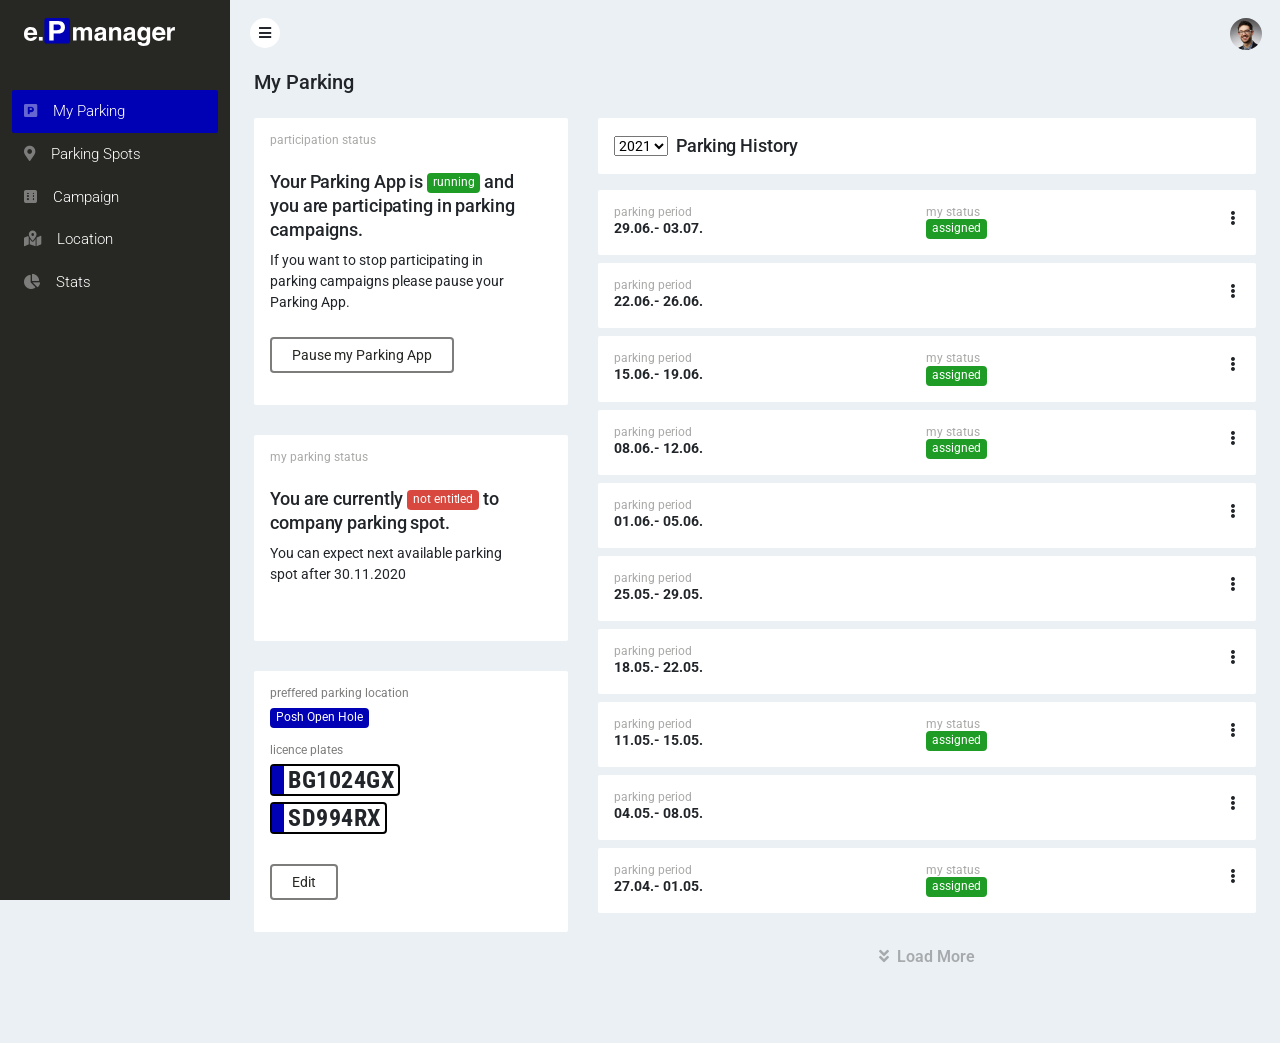
==== commit 81b098fa: "my Parking Updates" ====
--- a/index.html
+++ b/index.html
@@ -142,6 +142,35 @@
         </div>
     </div>
     <!-- PAUSE APP END -->
+
+    <!-- USER ASSIGNED WITH SPOT START -->
+    <div class="modal fade" id="userAssigned" data-backdrop="static" data-keyboard="false" tabindex="-1" role="dialog" aria-labelledby="userAssigned" aria-hidden="true">
+        <div class="modal-dialog  modal-lg" role="document">
+            <div class="modal-content">
+                <div class="modal-header border-0">
+                    <div>
+                    <div class="modal-title">You have been assigned with a Parking spot</div>
+                    <p class="m-0">If you want to use parking spot<span class="badge badge-primary mx-1">Posh Open Hole 123</span>from 22.10.2020 - 26.10.2020 please confirm</p>
+                </div>
+                </div>
+                <div class="modal-body">
+                    <div class="row">
+                        <div class="col-12 mb-4">
+                            <div class="parking-sceheme-img">
+                                <img src="assets/images/BGopenparking.jpg" alt="parking scheme" />
+                            </div>
+                        </div>
+                    </div>
+                    <p>This action can not be undone!</p>
+                    <div class="my-3">
+                        <button class="btn btn-primary mr-3" data-dismiss="modal" aria-label="Close" id="useSpot">Yes, use Parking Spot</button>
+                        <button class="btn btn-danger" data-dismiss="modal" aria-label="Close">No, I dont want it</button>
+                    </div>
+                </div>
+            </div>
+        </div>
+    </div>
+    <!-- USER ASSIGNED WITH SPOT END -->
 
     <!-- SPOT HISTORY START -->
     <div class="modal fade" id="parkingHistory" tabindex="-1" role="dialog" aria-labelledby="parkingHistory"
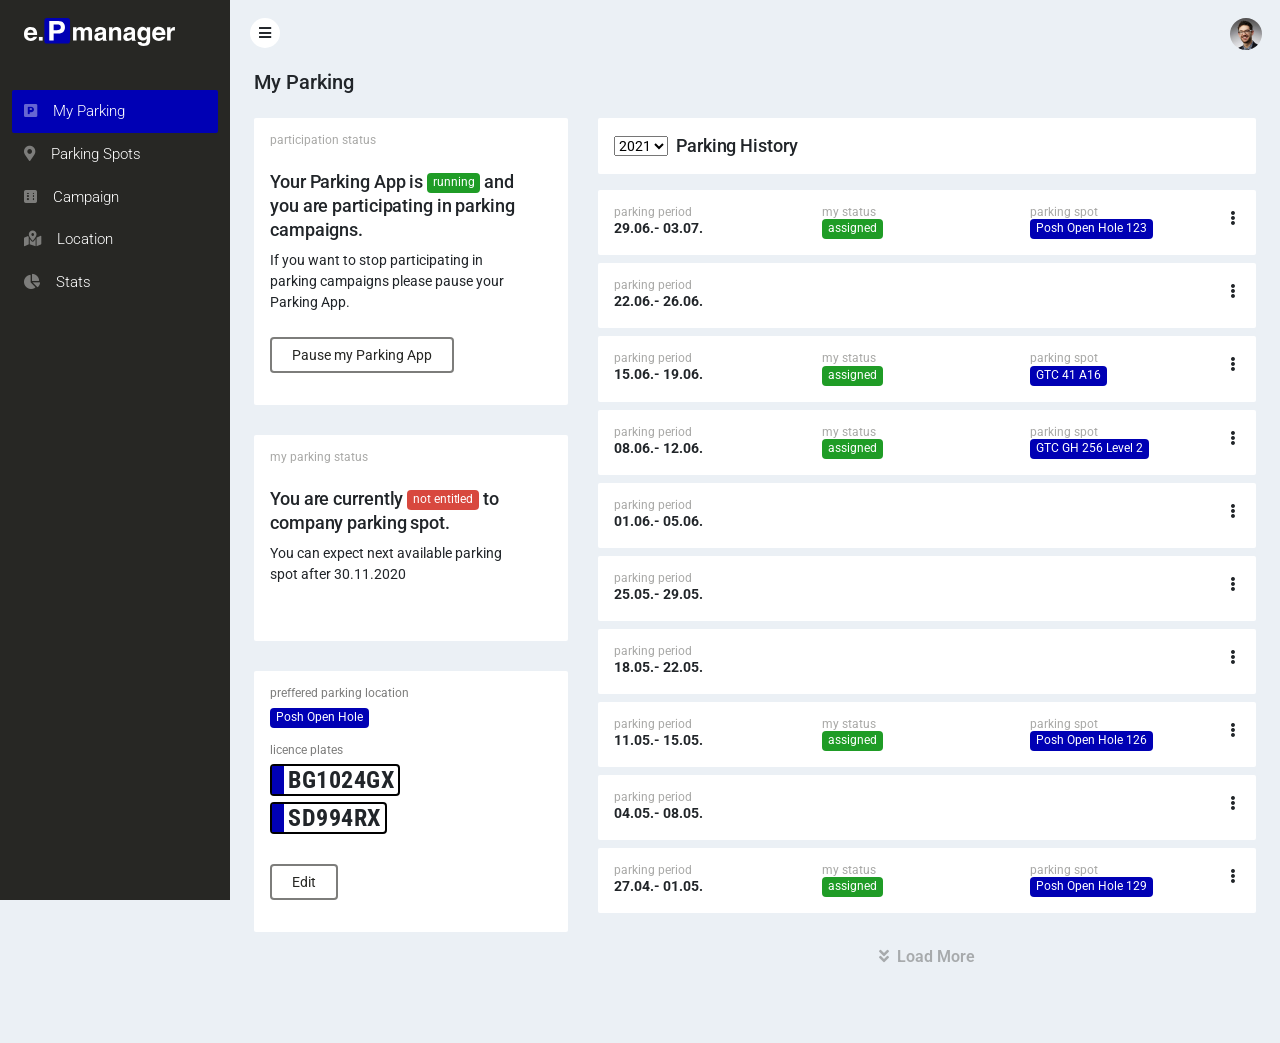
==== commit 73461681: "myParking updates" ====
--- a/index.html
+++ b/index.html
@@ -150,7 +150,7 @@
                 <div class="modal-header border-0">
                     <div>
                     <div class="modal-title">You have been assigned with a Parking spot</div>
-                    <p class="m-0">If you want to use parking spot<span class="badge badge-primary mx-1">Posh Open Hole 123</span>from 22.10.2020 - 26.10.2020 please confirm</p>
+                    <p class="m-0 mt-2">If you want to use<span class="badge badge-primary mx-1">Posh Open Hole 123</span>from 22.10.2020 - 26.10.2020 please confirm</p>
                 </div>
                 </div>
                 <div class="modal-body">
@@ -163,8 +163,8 @@
                     </div>
                     <p>This action can not be undone!</p>
                     <div class="my-3">
-                        <button class="btn btn-primary mr-3" data-dismiss="modal" aria-label="Close" id="useSpot">Yes, use Parking Spot</button>
-                        <button class="btn btn-danger" data-dismiss="modal" aria-label="Close">No, I dont want it</button>
+                        <button class="btn btn-primary mr-3 mt-2" data-dismiss="modal" aria-label="Close" id="useSpot">Yes, I want it</button>
+                        <button class="btn btn-danger mt-2" data-dismiss="modal" aria-label="Close">No, I'll pass</button>
                     </div>
                 </div>
             </div>
@@ -484,38 +484,42 @@
                             <div class="col-12 pr-block mb-2 history-item">
                                 <div class="pr-block-content py-3">
                                     <div class="row align-items-center">
-                                        <div class="col-6">
+                                        <div class="col-6 col-sm-4">
                                             <small>parking period</small>
                                             <span class="period">29.06.- 03.07.</span>
                                         </div>
-                                        <div class="col-6">
+                                        <div class="col-6 col-sm-4">
                                             <small>my status</small>
                                             <span class="badge badge-success">assigned</span>
                                         </div>
-                                    </div>
-                                    <!-- BLOCK -->
-                                    <div class="pr-block-menu fas fa-ellipsis-v">
-                                        <div class="menu-items">
-                                            <div class="pointer"></div>
-                                            <ul>
-                                                <li>
-                                                    <a href="javascript:void(0)" class="menu-item" data-toggle="modal" data-target="#parkingHistory" aria-disabled="true">View Report</a>
-                                                </li>
-                                            </ul>
-                                        </div>
-                                    </div>
-                                </div>
-                            </div>
-
-                            <!-- CAMPAIGN HISTORY ENTRY -->
-                            <div class="col-12 pr-block mb-2 history-item">
-                                <div class="pr-block-content py-3">
-                                    <div class="row align-items-center">
-                                        <div class="col-6">
+                                        <div class="col-12 col-sm-4">
+                                            <small>parking spot</small>
+                                            <span class="badge badge-primary">Posh Open Hole 123</span>
+                                        </div>
+                                    </div>
+                                    <!-- BLOCK -->
+                                    <div class="pr-block-menu fas fa-ellipsis-v">
+                                        <div class="menu-items">
+                                            <div class="pointer"></div>
+                                            <ul>
+                                                <li>
+                                                    <a href="javascript:void(0)" class="menu-item" data-toggle="modal" data-target="#parkingHistory" aria-disabled="true">View Report</a>
+                                                </li>
+                                            </ul>
+                                        </div>
+                                    </div>
+                                </div>
+                            </div>
+
+                            <!-- CAMPAIGN HISTORY ENTRY -->
+                            <div class="col-12 pr-block mb-2 history-item">
+                                <div class="pr-block-content py-3">
+                                    <div class="row align-items-center">
+                                        <div class="col-6 col-sm-4">
                                             <small>parking period</small>
                                             <span class="period">22.06.- 26.06.</span>
                                         </div>
-                                        <div class="col-6">
+                                        <div class="col-6 col-sm-4">
                                             <!-- <small>my status</small>
                                             <span class="badge badge-success">assigned</span> -->
                                         </div>
@@ -538,65 +542,73 @@
                             <div class="col-12 pr-block mb-2 history-item">
                                 <div class="pr-block-content py-3">
                                     <div class="row align-items-center">
-                                        <div class="col-6">
+                                        <div class="col-6 col-sm-4">
                                             <small>parking period</small>
                                             <span class="period">15.06.- 19.06.</span>
                                         </div>
-                                        <div class="col-6">
+                                        <div class="col-6 col-sm-4">
                                             <small>my status</small>
                                             <span class="badge badge-success">assigned</span>
                                         </div>
-                                    </div>
-                                    <!-- BLOCK -->
-                                    <div class="pr-block-menu fas fa-ellipsis-v">
-                                        <div class="menu-items">
-                                            <div class="pointer"></div>
-                                            <ul>
-                                                <li>
-                                                    <a href="javascript:void(0)" class="menu-item" data-toggle="modal" data-target="#parkingHistory" aria-disabled="true">View Report</a>
-                                                </li>
-                                            </ul>
-                                        </div>
-                                    </div>
-                                </div>
-                            </div>
-
-                            <!-- CAMPAIGN HISTORY ENTRY -->
-                            <div class="col-12 pr-block mb-2 history-item">
-                                <div class="pr-block-content py-3">
-                                    <div class="row align-items-center">
-                                        <div class="col-6">
+                                        <div class="col-12 col-sm-4">
+                                            <small>parking spot</small>
+                                            <span class="badge badge-primary">GTC 41 A16</span>
+                                        </div>
+                                    </div>
+                                    <!-- BLOCK -->
+                                    <div class="pr-block-menu fas fa-ellipsis-v">
+                                        <div class="menu-items">
+                                            <div class="pointer"></div>
+                                            <ul>
+                                                <li>
+                                                    <a href="javascript:void(0)" class="menu-item" data-toggle="modal" data-target="#parkingHistory" aria-disabled="true">View Report</a>
+                                                </li>
+                                            </ul>
+                                        </div>
+                                    </div>
+                                </div>
+                            </div>
+
+                            <!-- CAMPAIGN HISTORY ENTRY -->
+                            <div class="col-12 pr-block mb-2 history-item">
+                                <div class="pr-block-content py-3">
+                                    <div class="row align-items-center">
+                                        <div class="col-6 col-sm-4">
                                             <small>parking period</small>
                                             <span class="period">08.06.- 12.06.</span>
                                         </div>
-                                        <div class="col-6">
+                                        <div class="col-6 col-sm-4">
                                             <small>my status</small>
                                             <span class="badge badge-success">assigned</span>
                                         </div>
-                                    </div>
-                                    <!-- BLOCK -->
-                                    <div class="pr-block-menu fas fa-ellipsis-v">
-                                        <div class="menu-items">
-                                            <div class="pointer"></div>
-                                            <ul>
-                                                <li>
-                                                    <a href="javascript:void(0)" class="menu-item" data-toggle="modal" data-target="#parkingHistory" aria-disabled="true">View Report</a>
-                                                </li>
-                                            </ul>
-                                        </div>
-                                    </div>
-                                </div>
-                            </div>
-
-                            <!-- CAMPAIGN HISTORY ENTRY -->
-                            <div class="col-12 pr-block mb-2 history-item">
-                                <div class="pr-block-content py-3">
-                                    <div class="row align-items-center">
-                                        <div class="col-6">
+                                        <div class="col-12 col-sm-4">
+                                            <small>parking spot</small>
+                                            <span class="badge badge-primary">GTC GH 256 Level 2</span>
+                                        </div>
+                                    </div>
+                                    <!-- BLOCK -->
+                                    <div class="pr-block-menu fas fa-ellipsis-v">
+                                        <div class="menu-items">
+                                            <div class="pointer"></div>
+                                            <ul>
+                                                <li>
+                                                    <a href="javascript:void(0)" class="menu-item" data-toggle="modal" data-target="#parkingHistory" aria-disabled="true">View Report</a>
+                                                </li>
+                                            </ul>
+                                        </div>
+                                    </div>
+                                </div>
+                            </div>
+
+                            <!-- CAMPAIGN HISTORY ENTRY -->
+                            <div class="col-12 pr-block mb-2 history-item">
+                                <div class="pr-block-content py-3">
+                                    <div class="row align-items-center">
+                                        <div class="col-6 col-sm-4">
                                             <small>parking period</small>
                                             <span class="period">01.06.- 05.06.</span>
                                         </div>
-                                        <div class="col-6">
+                                        <div class="col-6 col-sm-4">
                                             <!-- <small>my status</small>
                                             <span class="badge badge-success">assigned</span> -->
                                         </div>
@@ -619,11 +631,11 @@
                             <div class="col-12 pr-block mb-2 history-item">
                                 <div class="pr-block-content py-3">
                                     <div class="row align-items-center">
-                                        <div class="col-6">
+                                        <div class="col-6 col-sm-4">
                                             <small>parking period</small>
                                             <span class="period">25.05.- 29.05.</span>
                                         </div>
-                                        <div class="col-6">
+                                        <div class="col-6 col-sm-4">
                                             <!-- <small>my status</small>
                                             <span class="badge badge-success">assigned</span> -->
                                         </div>
@@ -646,11 +658,11 @@
                             <div class="col-12 pr-block mb-2 history-item">
                                 <div class="pr-block-content py-3">
                                     <div class="row align-items-center">
-                                        <div class="col-6">
+                                        <div class="col-6 col-sm-4">
                                             <small>parking period</small>
                                             <span class="period">18.05.- 22.05.</span>
                                         </div>
-                                        <div class="col-6">
+                                        <div class="col-6 col-sm-4">
                                             <!-- <small>my status</small>
                                             <span class="badge badge-success">assigned</span> -->
                                         </div>
@@ -673,38 +685,42 @@
                             <div class="col-12 pr-block mb-2 history-item">
                                 <div class="pr-block-content py-3">
                                     <div class="row align-items-center">
-                                        <div class="col-6">
+                                        <div class="col-6 col-sm-4">
                                             <small>parking period</small>
                                             <span class="period">11.05.- 15.05.</span>
                                         </div>
-                                        <div class="col-6">
+                                        <div class="col-6 col-sm-4">
                                             <small>my status</small>
                                             <span class="badge badge-success">assigned</span>
                                         </div>
-                                    </div>
-                                    <!-- BLOCK -->
-                                    <div class="pr-block-menu fas fa-ellipsis-v">
-                                        <div class="menu-items">
-                                            <div class="pointer"></div>
-                                            <ul>
-                                                <li>
-                                                    <a href="javascript:void(0)" class="menu-item" data-toggle="modal" data-target="#parkingHistory" aria-disabled="true">View Report</a>
-                                                </li>
-                                            </ul>
-                                        </div>
-                                    </div>
-                                </div>
-                            </div>
-
-                            <!-- CAMPAIGN HISTORY ENTRY -->
-                            <div class="col-12 pr-block mb-2 history-item">
-                                <div class="pr-block-content py-3">
-                                    <div class="row align-items-center">
-                                        <div class="col-6">
+                                        <div class="col-12 col-sm-4">
+                                            <small>parking spot</small>
+                                            <span class="badge badge-primary">Posh Open Hole 126</span>
+                                        </div>
+                                    </div>
+                                    <!-- BLOCK -->
+                                    <div class="pr-block-menu fas fa-ellipsis-v">
+                                        <div class="menu-items">
+                                            <div class="pointer"></div>
+                                            <ul>
+                                                <li>
+                                                    <a href="javascript:void(0)" class="menu-item" data-toggle="modal" data-target="#parkingHistory" aria-disabled="true">View Report</a>
+                                                </li>
+                                            </ul>
+                                        </div>
+                                    </div>
+                                </div>
+                            </div>
+
+                            <!-- CAMPAIGN HISTORY ENTRY -->
+                            <div class="col-12 pr-block mb-2 history-item">
+                                <div class="pr-block-content py-3">
+                                    <div class="row align-items-center">
+                                        <div class="col-6 col-sm-4">
                                             <small>parking period</small>
                                             <span class="period">04.05.- 08.05.</span>
                                         </div>
-                                        <div class="col-6">
+                                        <div class="col-6 col-sm-4">
                                             <!-- <small>my status</small>
                                             <span class="badge badge-success">assigned</span> -->
                                         </div>
@@ -727,38 +743,42 @@
                             <div class="col-12 pr-block mb-2 history-item">
                                 <div class="pr-block-content py-3">
                                     <div class="row align-items-center">
-                                        <div class="col-6">
+                                        <div class="col-6 col-sm-4">
                                             <small>parking period</small>
                                             <span class="period">27.04.- 01.05.</span>
                                         </div>
-                                        <div class="col-6">
+                                        <div class="col-6 col-sm-4">
                                             <small>my status</small>
                                             <span class="badge badge-success">assigned</span>
                                         </div>
-                                    </div>
-                                    <!-- BLOCK -->
-                                    <div class="pr-block-menu fas fa-ellipsis-v">
-                                        <div class="menu-items">
-                                            <div class="pointer"></div>
-                                            <ul>
-                                                <li>
-                                                    <a href="javascript:void(0)" class="menu-item" data-toggle="modal" data-target="#parkingHistory" aria-disabled="true">View Report</a>
-                                                </li>
-                                            </ul>
-                                        </div>
-                                    </div>
-                                </div>
-                            </div>
-
-                            <!-- CAMPAIGN HISTORY ENTRY -->
-                            <div class="col-12 pr-block mb-2 history-item">
-                                <div class="pr-block-content py-3">
-                                    <div class="row align-items-center">
-                                        <div class="col-6">
+                                        <div class="col-12 col-sm-4">
+                                            <small>parking spot</small>
+                                            <span class="badge badge-primary">Posh Open Hole 129</span>
+                                        </div>
+                                    </div>
+                                    <!-- BLOCK -->
+                                    <div class="pr-block-menu fas fa-ellipsis-v">
+                                        <div class="menu-items">
+                                            <div class="pointer"></div>
+                                            <ul>
+                                                <li>
+                                                    <a href="javascript:void(0)" class="menu-item" data-toggle="modal" data-target="#parkingHistory" aria-disabled="true">View Report</a>
+                                                </li>
+                                            </ul>
+                                        </div>
+                                    </div>
+                                </div>
+                            </div>
+
+                            <!-- CAMPAIGN HISTORY ENTRY -->
+                            <div class="col-12 pr-block mb-2 history-item">
+                                <div class="pr-block-content py-3">
+                                    <div class="row align-items-center">
+                                        <div class="col-6 col-sm-4">
                                             <small>parking period</small>
                                             <span class="period">20.04.- 24.04.</span>
                                         </div>
-                                        <div class="col-6">
+                                        <div class="col-6 col-sm-4">
                                             <!-- <small>my status</small>
                                             <span class="badge badge-success">assigned</span> -->
                                         </div>
@@ -781,41 +801,49 @@
                             <div class="col-12 pr-block mb-2 history-item">
                                 <div class="pr-block-content py-3">
                                     <div class="row align-items-center">
-                                        <div class="col-6">
+                                        <div class="col-6 col-sm-4">
                                             <small>parking period</small>
                                             <span class="period">13.04.- 17.04.</span>
                                         </div>
-                                        <div class="col-6">
+                                        <div class="col-6 col-sm-4">
                                             <small>my status</small>
                                             <span class="badge badge-success">assigned</span>
                                         </div>
-                                    </div>
-                                    <!-- BLOCK -->
-                                    <div class="pr-block-menu fas fa-ellipsis-v">
-                                        <div class="menu-items">
-                                            <div class="pointer"></div>
-                                            <ul>
-                                                <li>
-                                                    <a href="javascript:void(0)" class="menu-item" data-toggle="modal" data-target="#parkingHistory" aria-disabled="true">View Report</a>
-                                                </li>
-                                            </ul>
-                                        </div>
-                                    </div>
-                                </div>
-                            </div>
-
-                            <!-- CAMPAIGN HISTORY ENTRY -->
-                            <div class="col-12 pr-block mb-2 history-item">
-                                <div class="pr-block-content py-3">
-                                    <div class="row align-items-center">
-                                        <div class="col-6">
+                                        <div class="col-12 col-sm-4">
+                                            <small>parking spot</small>
+                                            <span class="badge badge-primary">Posh Open Hole 125</span>
+                                        </div>
+                                    </div>
+                                    <!-- BLOCK -->
+                                    <div class="pr-block-menu fas fa-ellipsis-v">
+                                        <div class="menu-items">
+                                            <div class="pointer"></div>
+                                            <ul>
+                                                <li>
+                                                    <a href="javascript:void(0)" class="menu-item" data-toggle="modal" data-target="#parkingHistory" aria-disabled="true">View Report</a>
+                                                </li>
+                                            </ul>
+                                        </div>
+                                    </div>
+                                </div>
+                            </div>
+
+                            <!-- CAMPAIGN HISTORY ENTRY -->
+                            <div class="col-12 pr-block mb-2 history-item">
+                                <div class="pr-block-content py-3">
+                                    <div class="row align-items-center">
+                                        <div class="col-6 col-sm-4">
                                             <small>parking period</small>
                                             <span class="period">06.04.- 10.04.</span>
                                         </div>
-                                        <div class="col-6">
+                                        <div class="col-6 col-sm-4">
                                             <small>my status</small>
                                             <span class="badge badge-success">assigned</span>
                                         </div>
+                                        <div class="col-12 col-sm-4">
+                                            <small>parking spot</small>
+                                            <span class="badge badge-primary">Posh Open Hole 128</span>
+                                        </div>
                                     </div>
                                     <!-- BLOCK -->
                                     <div class="pr-block-menu fas fa-ellipsis-v">
